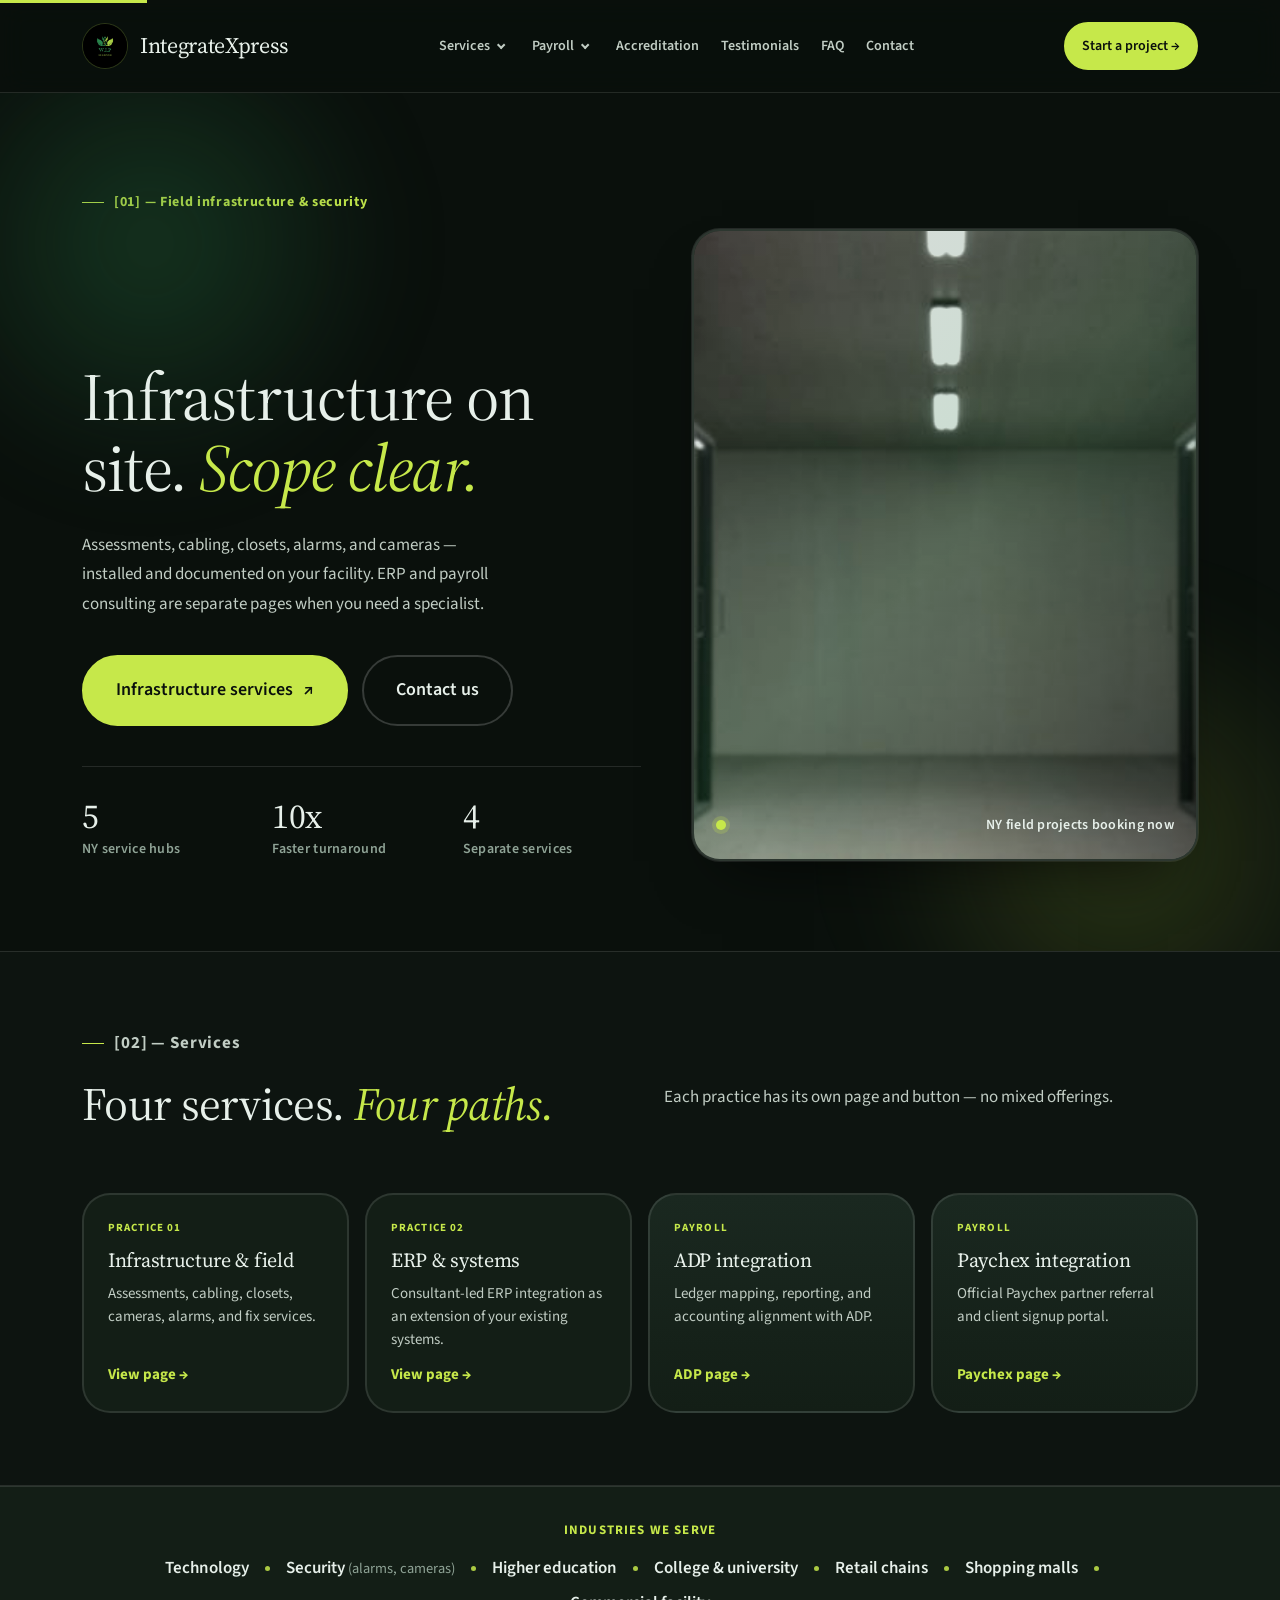
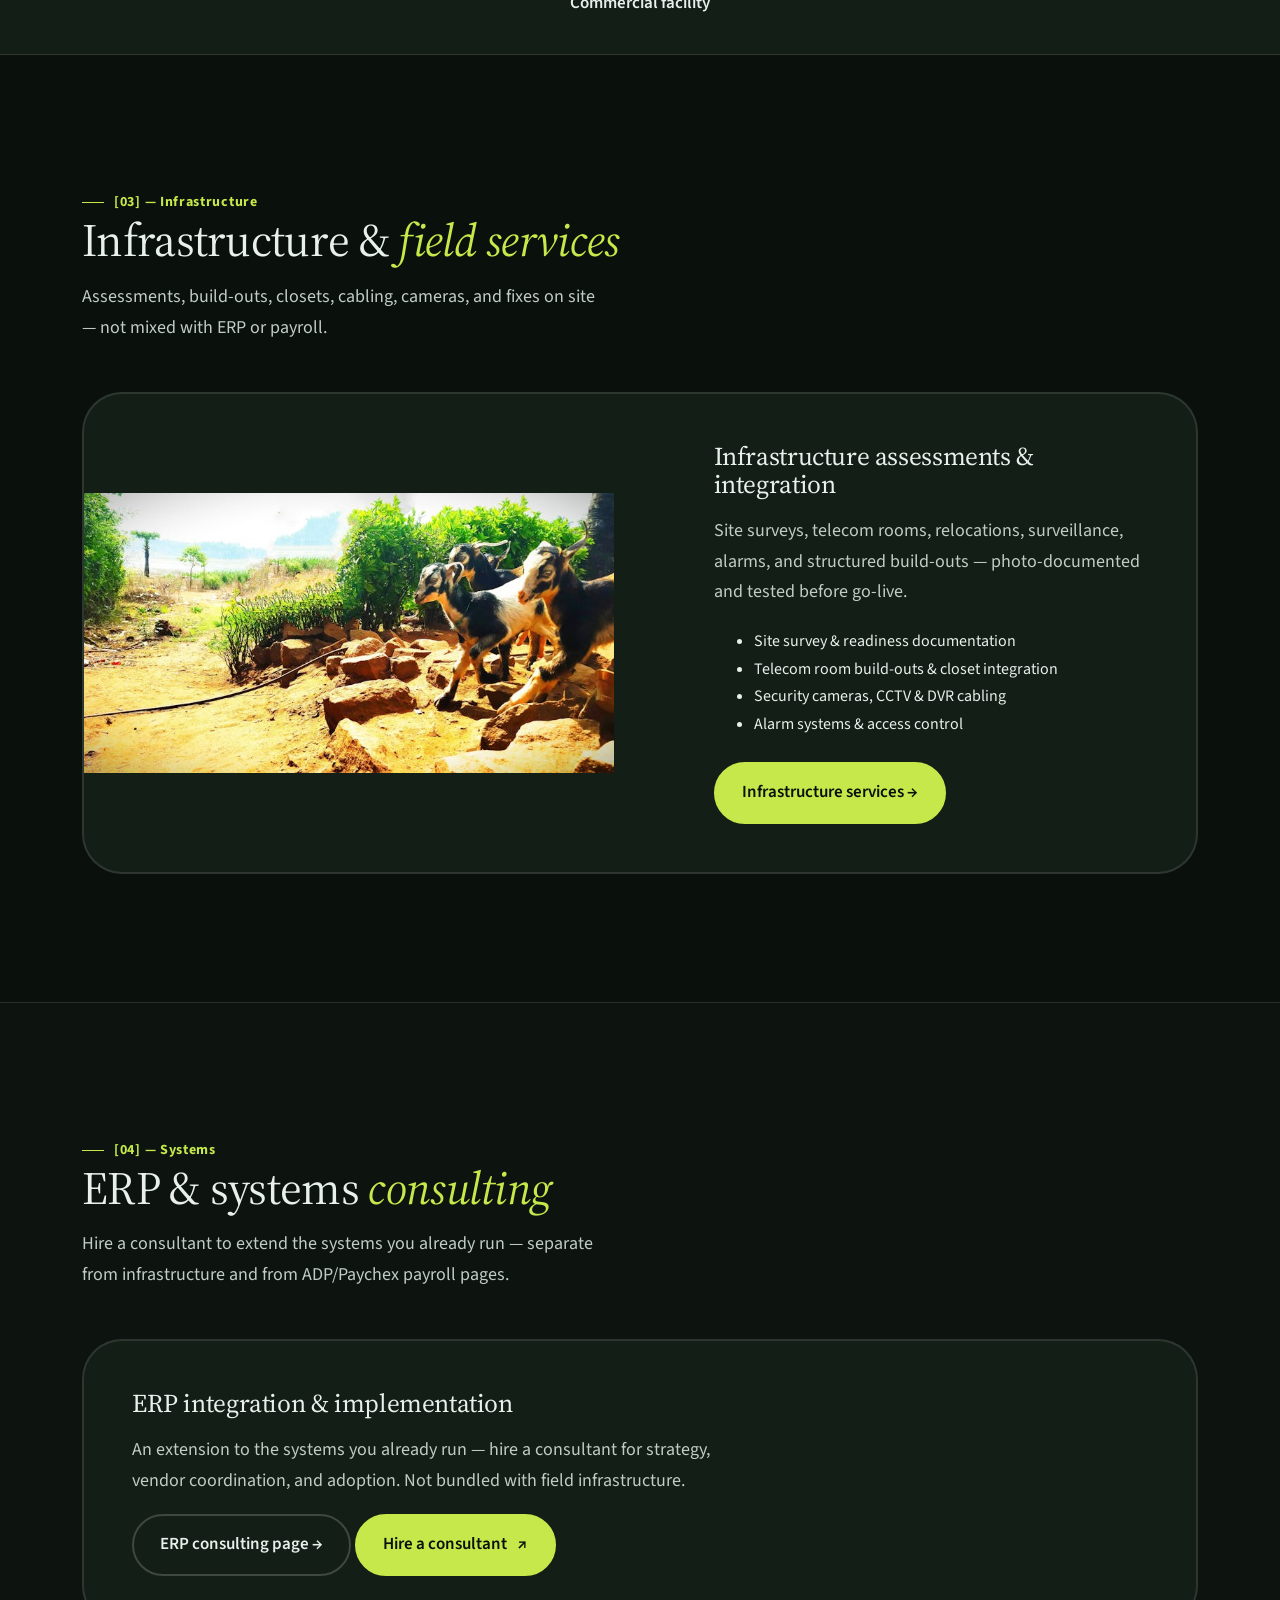
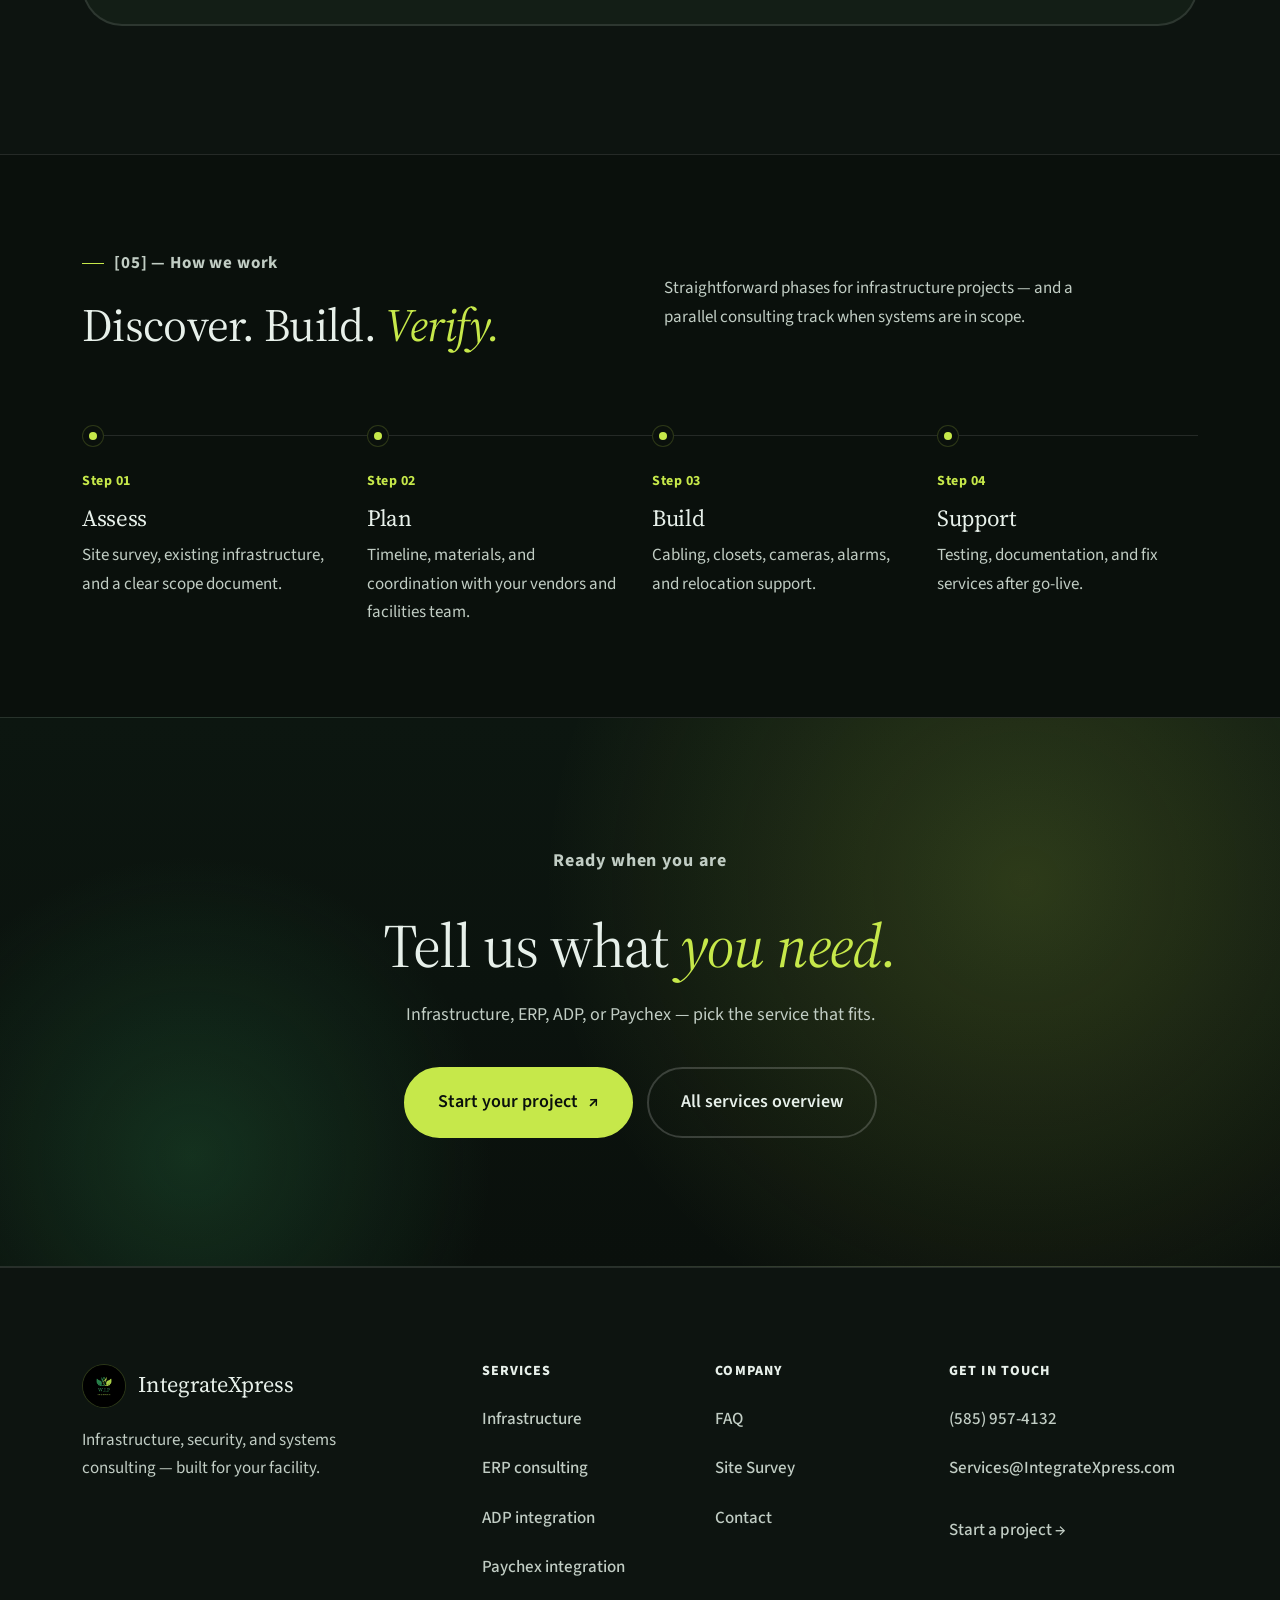
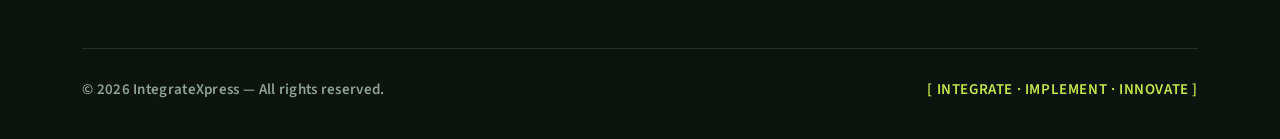
==== index.html @ 17b708b4 "Remove network services and replace mismatched stock photos. Swap forest and generic surveillance im" ====
<!DOCTYPE html>
<html lang="en">
<head>
  <meta charset="UTF-8" />
  <meta name="viewport" content="width=device-width, initial-scale=1.0" />
  <meta http-equiv="Cache-Control" content="no-cache, no-store, must-revalidate" />
  <meta http-equiv="Pragma" content="no-cache" />
  <meta http-equiv="Expires" content="0" />
  <title>IntegrateXpress | Integrate. Implement. Innovate.</title>
  <meta name="description" content="Field infrastructure, cabling, alarms, and security cameras for NY commercial facilities — plus separate ERP and payroll consulting when you need it." />
  <link rel="icon" type="image/png" href="IntegrateXpress%20Logo%20(2).png" />
  <link rel="preconnect" href="https://fonts.googleapis.com" />
  <link rel="preconnect" href="https://fonts.gstatic.com" crossorigin />
  <link href="https://fonts.googleapis.com/css2?family=Source+Sans+3:ital,wght@0,400;0,500;0,600;0,700;1,400&family=Source+Serif+4:ital,opsz,wght@0,8..60,400;0,8..60,600;1,8..60,400&display=swap" rel="stylesheet" />
  <link rel="stylesheet" href="assets/css/styles.css?v=16" />
</head>
<body>
  <!-- build: 2026-06-02-home-v7 — Checklist rewrite -->
  <a href="#main" class="skip-link">Skip to content</a>

  <header class="site-header">
    <div class="container">
      <nav class="nav" data-nav aria-label="Primary">
        <a href="index.html" class="nav__brand">
          <img src="IntegrateXpress%20Logo%20(2).png" alt="" />
          <strong>IntegrateXpress</strong>
        </a>
        <button class="nav__toggle" data-nav-toggle aria-label="Toggle menu" aria-expanded="false">
          <span></span><span></span><span></span>
        </button>
                        <ul class="nav__links">
          <li class="nav__item nav__item--dropdown">
            <button type="button" class="nav__dropdown-btn" id="nav-services-btn" data-nav-dropdown="services" data-nav-dropdown-toggle aria-expanded="false" aria-haspopup="true" aria-controls="nav-services-menu">
              Services <span class="nav__dropdown-chevron" aria-hidden="true"></span>
            </button>
            <ul class="nav__sub" id="nav-services-menu" role="menu" aria-labelledby="nav-services-btn">
              <li role="none"><a href="infrastructure-integration.html" role="menuitem">Infrastructure</a></li>
              <li role="none"><a href="erp-consulting.html" role="menuitem">ERP consulting</a></li>
              <li role="none"><a href="services.html" role="menuitem">All services</a></li>
            </ul>
          </li>
          <li class="nav__item nav__item--dropdown">
            <button type="button" class="nav__dropdown-btn" id="nav-payroll-btn" data-nav-dropdown="payroll" data-nav-dropdown-toggle aria-expanded="false" aria-haspopup="true" aria-controls="nav-payroll-menu">
              Payroll <span class="nav__dropdown-chevron" aria-hidden="true"></span>
            </button>
            <ul class="nav__sub" id="nav-payroll-menu" role="menu" aria-labelledby="nav-payroll-btn">
              <li role="none"><a href="adp-integration.html" role="menuitem">ADP integration</a></li>
              <li role="none"><a href="paychex-integration.html" role="menuitem">Paychex referral</a></li>
            </ul>
          </li>
          <li><a href="accreditation.html">Accreditation</a></li>
          <li><a href="testimonials.html">Testimonials</a></li>
          <li><a href="faq.html">FAQ</a></li>
          <li><a href="contact.html">Contact</a></li>
        </ul>
        <a href="get-started.html" class="btn btn--primary btn--sm nav__cta">Start a project &rarr;</a>
      </nav>
    </div>
  </header>

  <main id="main" class="home-static">

    <section class="hero">
      <div class="container">
        <p class="kicker">[01] &mdash; Field infrastructure &amp; security</p>
        <div class="hero__grid">
          <div class="hero__copy">
            <h1>Infrastructure on site. <span class="lead-word">Scope clear.</span></h1>
            <p class="sub">Assessments, cabling, closets, alarms, and cameras &mdash; installed and documented on your facility. ERP and payroll consulting are separate pages when you need a specialist.</p>
            <div class="hero__buttons">
              <a href="infrastructure-integration.html" class="btn btn--primary btn--lg">Infrastructure services <span class="arrow">&#8599;</span></a>
              <a href="contact.html" class="btn btn--ghost btn--lg">Contact us</a>
            </div>
            <div class="hero__stats">
              <div class="stat">
                <span class="stat__num">5</span>
                <span class="stat__label">NY service hubs</span>
              </div>
              <div class="stat">
                <span class="stat__num">10x</span>
                <span class="stat__label">Faster turnaround</span>
              </div>
              <div class="stat">
                <span class="stat__num">4</span>
                <span class="stat__label">Separate services</span>
              </div>
            </div>
          </div>
          <div class="hero__media hero__media--tech">
            <video autoplay muted loop playsinline aria-hidden="true" class="hero__video--tech" poster="assets/media/assess-1.jpg">
              <source src="assets/media/hero-infrastructure.mp4" type="video/mp4" />
            </video>
            <div class="hero__media-badge">
              <span class="pulse"></span>
              <span class="label">NY field projects booking now</span>
            </div>
          </div>
        </div>
      </div>
    </section>

    <section class="services-hub section--tight" aria-labelledby="services-hub-heading">
      <div class="container">
        <div class="section-head">
          <div>
            <p class="kicker">[02] &mdash; Services</p>
            <h2 id="services-hub-heading">Four services. <em>Four paths.</em></h2>
          </div>
          <p>Each practice has its own page and button &mdash; no mixed offerings.</p>
        </div>
        <div class="services-hub__grid">
          <a href="infrastructure-integration.html" class="services-hub__card">
            <span class="services-hub__tag">Practice 01</span>
            <h3>Infrastructure &amp; field</h3>
            <p>Assessments, cabling, closets, cameras, alarms, and fix services.</p>
            <span class="services-hub__cta">View page &rarr;</span>
          </a>
          <a href="erp-consulting.html" class="services-hub__card">
            <span class="services-hub__tag">Practice 02</span>
            <h3>ERP &amp; systems</h3>
            <p>Consultant-led ERP integration as an extension of your existing systems.</p>
            <span class="services-hub__cta">View page &rarr;</span>
          </a>
          <a href="adp-integration.html" class="services-hub__card services-hub__card--partner">
            <span class="services-hub__tag">Payroll</span>
            <h3>ADP integration</h3>
            <p>Ledger mapping, reporting, and accounting alignment with ADP.</p>
            <span class="services-hub__cta">ADP page &rarr;</span>
          </a>
          <a href="paychex-integration.html" class="services-hub__card services-hub__card--partner">
            <span class="services-hub__tag">Payroll</span>
            <h3>Paychex integration</h3>
            <p>Official Paychex partner referral and client signup portal.</p>
            <span class="services-hub__cta">Paychex page &rarr;</span>
          </a>
        </div>
      </div>
    </section>

    <section class="industries-strip" aria-labelledby="industries-heading">
      <div class="container">
        <h2 id="industries-heading" class="industries-strip__title">Industries we serve</h2>
        <ul class="industries-strip__list">
          <li>Technology</li>
          <li>Security <span class="industries-strip__sub">(alarms, cameras)</span></li>
          <li>Higher education</li>
          <li>College &amp; university</li>
          <li>Retail chains</li>
          <li>Shopping malls</li>
          <li>Commercial facility</li>
        </ul>
      </div>
    </section>

    <section class="section practice-block" id="infrastructure">
      <div class="container">
        <div class="practice-block__head">
          <p class="kicker">[03] &mdash; Infrastructure</p>
          <h2>Infrastructure &amp; <em>field services</em></h2>
          <p>Assessments, build-outs, closets, cabling, cameras, and fixes on site &mdash; not mixed with ERP or payroll.</p>
        </div>
        <div class="practice-feature">
          <div class="practice-feature__media">
            <img src="assets/media/daniel-cabling.jpg" alt="Structured cabling in a commercial telecom room" width="640" height="400" loading="lazy" />
          </div>
          <div class="practice-feature__body">
            <h3>Infrastructure assessments &amp; integration</h3>
            <p>Site surveys, telecom rooms, relocations, surveillance, alarms, and structured build-outs &mdash; photo-documented and tested before go-live.</p>
            <ul class="bullets bullets--compact">
              <li>Site survey &amp; readiness documentation</li>
              <li>Telecom room build-outs &amp; closet integration</li>
              <li>Security cameras, CCTV &amp; DVR cabling</li>
              <li>Alarm systems &amp; access control</li>
            </ul>
            <a href="infrastructure-integration.html" class="btn btn--primary">Infrastructure services &rarr;</a>
          </div>
        </div>
      </div>
    </section>

    <section class="section section--divider practice-block practice-block--erp">
      <div class="container">
        <div class="practice-block__head">
          <p class="kicker">[04] &mdash; Systems</p>
          <h2>ERP &amp; systems <em>consulting</em></h2>
          <p>Hire a consultant to extend the systems you already run &mdash; separate from infrastructure and from ADP/Paychex payroll pages.</p>
        </div>
        <div class="practice-feature practice-feature--text-only">
          <div class="practice-feature__body">
            <h3>ERP integration &amp; implementation</h3>
            <p>An extension to the systems you already run &mdash; hire a consultant for strategy, vendor coordination, and adoption. Not bundled with field infrastructure.</p>
            <a href="erp-consulting.html" class="btn btn--ghost">ERP consulting page &rarr;</a>
            <a href="get-started.html" class="btn btn--primary btn--align-start">Hire a consultant <span class="arrow">&#8599;</span></a>
          </div>
        </div>
      </div>
    </section>

    <section class="section section--tight section--divider">
      <div class="container">
        <div class="section-head">
          <div>
            <p class="kicker">[05] &mdash; How we work</p>
            <h2>Discover. Build. <em>Verify.</em></h2>
          </div>
          <p>Straightforward phases for infrastructure projects &mdash; and a parallel consulting track when systems are in scope.</p>
        </div>
        <div class="steps">
          <div class="step">
            <span class="step__dot" aria-hidden="true"></span>
            <span class="step__no">Step 01</span>
            <h3>Assess</h3>
            <p>Site survey, existing infrastructure, and a clear scope document.</p>
          </div>
          <div class="step">
            <span class="step__dot" aria-hidden="true"></span>
            <span class="step__no">Step 02</span>
            <h3>Plan</h3>
            <p>Timeline, materials, and coordination with your vendors and facilities team.</p>
          </div>
          <div class="step">
            <span class="step__dot" aria-hidden="true"></span>
            <span class="step__no">Step 03</span>
            <h3>Build</h3>
            <p>Cabling, closets, cameras, alarms, and relocation support.</p>
          </div>
          <div class="step">
            <span class="step__dot" aria-hidden="true"></span>
            <span class="step__no">Step 04</span>
            <h3>Support</h3>
            <p>Testing, documentation, and fix services after go-live.</p>
          </div>
        </div>
      </div>
    </section>

    <section class="cta-band">
      <div class="container">
        <p class="kicker kicker--plain">Ready when you are</p>
        <h2>Tell us what <em>you need.</em></h2>
        <p>Infrastructure, ERP, ADP, or Paychex &mdash; pick the service that fits.</p>
        <div class="cta-band__buttons">
          <a href="get-started.html" class="btn btn--primary btn--lg">Start your project <span class="arrow">&#8599;</span></a>
          <a href="services.html" class="btn btn--ghost btn--lg">All services overview</a>
        </div>
      </div>
    </section>
  </main>

  <footer class="site-footer">
    <div class="container">
      <div class="footer__top">
        <div>
          <div class="footer__brand">
            <img src="IntegrateXpress%20Logo%20(2).png" alt="" />
            <strong>IntegrateXpress</strong>
          </div>
          <p class="footer__tagline">Infrastructure, security, and systems consulting — built for your facility.</p>
        </div>
        <div class="footer__col">
          <h4>Services</h4>
          <a href="infrastructure-integration.html">Infrastructure</a>
          <a href="erp-consulting.html">ERP consulting</a>
          <a href="adp-integration.html">ADP integration</a>
          <a href="paychex-integration.html">Paychex integration</a>
        </div>
        <div class="footer__col">
          <h4>Company</h4>
          <a href="faq.html">FAQ</a>
          <a href="site-survey.html">Site Survey</a>
          <a href="contact.html">Contact</a>
        </div>
        <div class="footer__col">
          <h4>Get in touch</h4>
          <a href="tel:+15859574132">(585) 957-4132</a>
          <a href="mailto:Services@IntegrateXpress.com">Services@IntegrateXpress.com</a>
          <a href="get-started.html" class="footer-link--cta">Start a project &rarr;</a>
        </div>
      </div>
      <div class="footer__bottom">
        <span>&copy; <span data-year>2026</span> IntegrateXpress &mdash; All rights reserved.</span>
        <span class="seal">[ INTEGRATE &middot; IMPLEMENT &middot; INNOVATE ]</span>
      </div>
    </div>
  </footer>

  <script src="assets/js/main.js?v=16"></script>
</body>
</html>
---- assets/css/styles.css ----
/* ============================================================
   IntegrateXpress  --  dark editorial green theme
   ============================================================ */

:root {
  /* Surfaces */
  --bg: #0a100c;
  --bg-2: #0d1410;
  --surface: #131e16;
  --surface-2: #1a2820;
  --surface-3: #213029;
  --line: rgba(255, 255, 255, 0.11);
  --line-2: rgba(198, 232, 74, 0.18);

  /* Greens */
  --green-deep: #1a5a36;
  --green: #2a7a47;
  --green-2: #46a16a;
  --olive: #8aa83e;

  /* Lime accent (from the brighter logo leaf) */
  --lime: #c6e84a;
  --lime-soft: rgba(198, 232, 74, 0.14);
  --lime-bright: #d8ee62;
  --lime-deep: #aacc2d;

  /* Text — slightly brighter secondary for readability */
  --text: #e7f0ea;
  --text-2: #c1cdc4;
  --text-3: #8fa396;

  /* Radius / shadow */
  --r-sm: 10px;
  --r: 18px;
  --r-lg: 28px;
  --r-xl: 40px;
  --shadow-1: 0 1px 0 rgba(255, 255, 255, 0.04) inset, 0 20px 40px -20px rgba(0, 0, 0, 0.6);
  --shadow-2: 0 30px 60px -30px rgba(0, 0, 0, 0.7), 0 0 0 1px var(--line);

  /* Type — high-legibility pairing */
  --display: "Source Serif 4", "Source Serif Pro", Georgia, "Times New Roman", serif;
  --sans: "Source Sans 3", -apple-system, BlinkMacSystemFont, "Segoe UI", Roboto, Helvetica, Arial, sans-serif;
  --mono: var(--sans);

  /* Layout */
  --container: 1180px;
  --header-h: 92px;
  --tap-min: 48px;
}

* { box-sizing: border-box; }

html { scroll-behavior: smooth; background: var(--bg); }

body {
  margin: 0;
  font-family: var(--sans);
  font-size: 1.125rem;
  line-height: 1.72;
  color: var(--text);
  background: var(--bg);
  -webkit-font-smoothing: antialiased;
  -moz-osx-font-smoothing: grayscale;
  overflow-x: hidden;
}

img, video, svg { max-width: 100%; display: block; }

::selection { background: var(--lime); color: #0a100c; }

/* Comfortable focus indicators */
:focus-visible {
  outline: 3px solid var(--lime-bright);
  outline-offset: 3px;
}
:focus:not(:focus-visible) {
  outline: none;
}

a {
  color: var(--text);
  text-decoration: none;
  transition: color .2s ease;
}
a:hover { color: var(--lime); }

h1, h2, h3, h4 {
  font-family: var(--display);
  font-weight: 400;
  color: var(--text);
  letter-spacing: -0.015em;
  line-height: 1.12;
  margin: 0 0 .52em;
}
h1 { font-size: clamp(2.35rem, 5.2vw, 4.5rem); line-height: 1.06; }
h2 { font-size: clamp(1.9rem, 3.6vw, 3.35rem); }
h3 { font-size: clamp(1.35rem, 2vw, 1.95rem); }
h4 {
  font-family: var(--sans);
  font-size: 1.0625rem;
  font-weight: 700;
  letter-spacing: .06em;
  text-transform: uppercase;
}
em, .italic { font-style: italic; color: var(--lime); }

p { margin: 0 0 1em; color: var(--text-2); }

.btn--primary:focus-visible {
  outline: 3px solid #fff;
  outline-offset: 4px;
}

.container {
  width: 100%;
  max-width: var(--container);
  margin: 0 auto;
  padding: 0 32px;
}
@media (max-width: 600px) { .container { padding: 0 20px; } }

.section { padding: clamp(80px, 10vw, 128px) 0; position: relative; }
.section--tight { padding: clamp(64px, 7vw, 96px) 0; }
.section--divider { border-top: 1px solid var(--line); }

/* Eyebrow / kicker — clear labels without tiny monospace */
.kicker {
  font-family: var(--sans);
  font-size: 0.875rem;
  font-weight: 700;
  text-transform: none;
  letter-spacing: 0.05em;
  color: var(--lime);
  margin: 0 0 1.25em;
  display: inline-flex;
  align-items: center;
  gap: 10px;
  line-height: 1.35;
}
.kicker::before {
  content: "";
  width: 22px;
  height: 1px;
  background: var(--lime);
  display: inline-block;
}
.kicker--plain::before { display: none; }

/* Skip link */
.skip-link {
  position: absolute;
  left: 0; top: -40px;
  background: var(--lime);
  color: #0a100c;
  padding: 12px 18px;
  font-weight: 700;
  z-index: 1000;
  font-family: var(--sans);
  font-size: 0.9375rem;
  letter-spacing: .04em;
  line-height: 1.25;
}
.skip-link:focus { top: 0; color: #0a100c; }
.skip-link:focus-visible {
  outline: 3px solid #0a100c;
  outline-offset: 2px;
}

/* ============================================================
   Header / Nav
   ============================================================ */
.site-header {
  position: sticky;
  top: 0;
  z-index: 100;
  background: rgba(10, 16, 12, 0.72);
  backdrop-filter: saturate(160%) blur(14px);
  -webkit-backdrop-filter: saturate(160%) blur(14px);
  border-bottom: 1px solid var(--line);
}
.nav {
  display: flex;
  align-items: center;
  justify-content: space-between;
  height: var(--header-h);
  gap: 24px;
  position: relative;
}
.nav__brand {
  display: flex;
  align-items: center;
  gap: 12px;
  font-family: var(--display);
  font-size: 1.375rem;
  letter-spacing: -0.015em;
  color: var(--text);
}
.nav__brand:hover { color: var(--text); }
.nav__brand img {
  height: 46px;
  width: 46px;
  object-fit: cover;
  border-radius: 50%;
  background: #0a100c;
  border: 1px solid var(--line-2);
}
.nav__brand strong { font-weight: 400; }

.nav__links {
  display: flex;
  align-items: center;
  gap: clamp(12px, 2vw, 22px);
  list-style: none;
  padding: 0;
  margin: 0;
  flex: 1;
  justify-content: center;
  min-width: 0;
}
.nav__links a {
  font-size: clamp(0.8125rem, 1.1vw, 1rem);
  color: var(--text-2);
  font-weight: 600;
  position: relative;
  padding: 14px 0;
  min-height: var(--tap-min);
  display: inline-flex;
  align-items: center;
  white-space: nowrap;
  transition: color .2s ease;
}
.nav__links a:hover { color: var(--text); }
.nav__links a.is-active { color: var(--text); }
.nav__links a.is-active::before {
  content: "";
  width: 5px; height: 5px;
  border-radius: 50%;
  background: var(--lime);
  position: absolute;
  left: -12px; top: 50%;
  transform: translateY(-50%);
}

/* Services dropdown */
.nav__links > li {
  list-style: none;
}
.nav__item--dropdown {
  position: relative;
  display: flex;
  flex-wrap: wrap;
  align-items: center;
}
.nav__dropdown-btn {
  font-family: inherit;
  font-size: clamp(0.8125rem, 1.1vw, 1rem);
  font-weight: 600;
  color: var(--text-2);
  background: transparent;
  border: none;
  cursor: pointer;
  padding: 14px 6px 14px 0;
  min-height: var(--tap-min);
  display: inline-flex;
  align-items: center;
  gap: 8px;
  transition: color .2s ease;
  border-radius: var(--r-sm);
}
.nav__dropdown-btn:hover,
.nav__dropdown-btn.is-active { color: var(--text); }
.nav__dropdown-btn.is-active .nav__dropdown-chevron { color: var(--lime); }
.nav__dropdown-chevron {
  width: 0.45em;
  height: 0.45em;
  border-right: 2px solid currentColor;
  border-bottom: 2px solid currentColor;
  transform: rotate(45deg);
  margin-bottom: 0.15em;
  transition: transform .2s ease;
  flex-shrink: 0;
}
.nav__item--dropdown.is-open .nav__dropdown-chevron {
  transform: rotate(-135deg);
  margin-bottom: -0.1em;
}
.nav__sub {
  list-style: none;
  padding: 0;
  margin: 0;
}
.nav__sub li { margin: 0; }
.nav__sub a {
  display: block;
  padding: 12px 16px;
  font-size: 1rem;
  font-weight: 600;
  color: var(--text-2);
  text-decoration: none;
  border-radius: var(--r-sm);
  transition: background .2s ease, color .2s ease;
}
.nav__sub a:hover {
  background: var(--lime-soft);
  color: var(--text);
}
.nav__sub a.is-active {
  color: var(--text);
  background: rgba(198, 232, 74, 0.08);
}

@media (min-width: 1101px) {
  .nav__item--dropdown {
    flex-wrap: nowrap;
  }
  .nav__sub {
    position: absolute;
    top: 100%;
    left: 50%;
    transform: translateX(-50%);
    min-width: min(300px, calc(100vw - 40px));
    padding: 12px;
    background: var(--surface);
    border: 1px solid var(--line);
    border-radius: var(--r-sm);
    box-shadow: var(--shadow-2);
    z-index: 120;
    visibility: hidden;
    opacity: 0;
    pointer-events: none;
    transition: opacity .2s ease, visibility .2s ease;
  }
  .nav__item--dropdown:hover .nav__sub,
  .nav__item--dropdown:focus-within .nav__sub,
  .nav__item--dropdown.is-open .nav__sub {
    visibility: visible;
    opacity: 1;
    pointer-events: auto;
  }
}

@media (max-width: 1100px) {
  .nav__item--dropdown {
    flex-direction: column;
    align-items: stretch;
    width: 100%;
  }
  .nav__dropdown-btn {
    width: 100%;
    justify-content: space-between;
    padding: 12px 0;
  }
  .nav__sub {
    display: none;
    width: 100%;
    padding: 4px 0 12px 16px;
    margin: 0;
    border-left: 2px solid var(--line-2);
  }
  .nav__item--dropdown.is-open .nav__sub {
    display: block;
  }
}

.nav__cta { display: inline-flex; }

.nav__toggle {
  display: none;
  background: transparent;
  border: 1px solid var(--line);
  padding: 14px 16px;
  min-width: var(--tap-min);
  min-height: var(--tap-min);
  cursor: pointer;
  border-radius: 999px;
  align-items: center;
  justify-content: center;
}
.nav__toggle span {
  display: block;
  width: 18px;
  height: 1.5px;
  background: var(--text);
  margin: 4px 0;
  transition: transform .25s ease, opacity .25s ease;
}
.nav__toggle[aria-expanded="true"] span:nth-child(1) { transform: translateY(5.5px) rotate(45deg); }
.nav__toggle[aria-expanded="true"] span:nth-child(2) { opacity: 0; }
.nav__toggle[aria-expanded="true"] span:nth-child(3) { transform: translateY(-5.5px) rotate(-45deg); }

/* Use menu button before links crowd (fixes smushed nav on laptop widths) */
@media (max-width: 1100px) {
  .nav__toggle { display: block; }
  .nav__links, .nav__cta { display: none; }
  .nav.is-open .nav__links,
  .nav.is-open .nav__cta {
    display: flex;
    position: absolute;
    top: var(--header-h);
    left: 0; right: 0;
    flex-direction: column;
    align-items: flex-start;
    background: rgba(10, 16, 12, 0.96);
    backdrop-filter: blur(20px);
    padding: 28px;
    gap: 16px;
    border-bottom: 1px solid var(--line);
  }
  .nav.is-open .nav__links > li:not(.nav__item--dropdown) > a {
    font-size: 1.125rem;
    color: var(--text);
    padding: 12px 0;
    width: 100%;
  }
  .nav.is-open .nav__links > li:not(.nav__item--dropdown) > a.is-active::before { display: none; }
  .nav.is-open .nav__sub a { padding: 12px 14px; font-size: 1.0625rem; }
}

/* ============================================================
   Buttons
   ============================================================ */
.btn {
  display: inline-flex;
  align-items: center;
  justify-content: center;
  gap: 10px;
  min-height: var(--tap-min);
  padding: 14px 26px;
  font-family: var(--sans);
  font-weight: 600;
  font-size: 1.0625rem;
  border: 2px solid transparent;
  border-radius: 999px;
  cursor: pointer;
  transition: transform .15s ease, background .2s ease, color .2s ease, border-color .2s ease, box-shadow .25s ease;
  white-space: nowrap;
  text-decoration: none;
}
.btn:hover { transform: translateY(-1px); }
.btn .arrow { transition: transform .25s ease; }
.btn:hover .arrow { transform: translate(3px, -3px); }

.btn--primary {
  background: var(--lime);
  color: #0a100c;
  border-color: var(--lime);
}
.btn--primary:hover {
  background: var(--lime-bright);
  border-color: var(--lime-bright);
  color: #0a100c;
  box-shadow: 0 12px 40px -10px rgba(198, 232, 74, 0.45);
}

.btn--ghost {
  background: transparent;
  color: var(--text);
  border-color: rgba(255, 255, 255, 0.18);
}
.btn--ghost:hover { background: rgba(255, 255, 255, 0.04); border-color: rgba(255, 255, 255, 0.32); color: var(--text); }
.btn--ghost:focus-visible {
  outline-color: var(--lime-bright);
}

.btn--dark {
  background: var(--surface);
  color: var(--text);
  border-color: var(--line);
}
.btn--dark:hover { background: var(--surface-2); color: var(--text); border-color: var(--line-2); }

.btn--sm {
  padding: 10px 20px;
  min-height: 44px;
  font-size: 0.9375rem;
}
.btn--lg { padding: 18px 32px; min-height: 52px; font-size: 1.125rem; }
.btn--pill-sm {
  padding: 10px 16px;
  min-height: 40px;
  font-size: 0.8125rem;
  font-family: var(--sans);
  font-weight: 700;
  text-transform: uppercase;
  letter-spacing: .06em;
}
.btn--align-start { align-self: flex-start; }

/* ============================================================
   Hero (home page)
   ============================================================ */
.hero {
  position: relative;
  padding: clamp(48px, 7vw, 100px) 0 clamp(60px, 7vw, 110px);
  overflow: hidden;
}
.hero::before {
  content: "";
  position: absolute;
  top: -200px; left: -200px;
  width: 700px; height: 700px;
  background: radial-gradient(closest-side, rgba(42, 122, 71, 0.35), transparent 70%);
  filter: blur(40px);
  z-index: 0;
  pointer-events: none;
}
.hero::after {
  content: "";
  position: absolute;
  bottom: -260px; right: -200px;
  width: 720px; height: 720px;
  background: radial-gradient(closest-side, rgba(198, 232, 74, 0.18), transparent 70%);
  filter: blur(50px);
  z-index: 0;
  pointer-events: none;
}
.hero__grid {
  display: grid;
  grid-template-columns: 1.05fr 0.95fr;
  gap: clamp(32px, 4vw, 64px);
  align-items: end;
  position: relative;
  z-index: 1;
}
@media (max-width: 960px) {
  .hero__grid { grid-template-columns: 1fr; gap: 48px; }
}

.hero__copy h1 { margin-bottom: 28px; }
.hero__copy h1 .lead-word {
  display: inline-block;
  font-style: italic;
  color: var(--lime);
}
.hero__copy .sub {
  font-size: clamp(1.0625rem, 1.3vw, 1.2225rem);
  color: var(--text-2);
  max-width: 52ch;
  margin: 0 0 36px;
}
.hero__buttons { display: flex; gap: 14px; flex-wrap: wrap; }

.hero__media {
  position: relative;
  border-radius: var(--r-lg);
  overflow: hidden;
  background: var(--surface);
  border: 2px solid var(--line);
  aspect-ratio: 4 / 5;
  box-shadow: var(--shadow-2);
}
.hero__media video,
.hero__media img {
  width: 100%;
  height: 100%;
  object-fit: cover;
  display: block;
}
.hero__media::after {
  content: "";
  position: absolute;
  inset: 0;
  background: linear-gradient(180deg, transparent 50%, rgba(10, 16, 12, 0.65) 100%);
  pointer-events: none;
}
.hero__media-badge {
  position: absolute;
  bottom: 22px;
  left: 22px;
  right: 22px;
  z-index: 2;
  display: flex;
  align-items: center;
  justify-content: space-between;
  gap: 16px;
  color: var(--text);
}
.hero__media-badge .pulse {
  width: 10px; height: 10px;
  border-radius: 50%;
  background: var(--lime);
  box-shadow: 0 0 0 4px rgba(198, 232, 74, 0.22);
  animation: pulse 4s ease-out infinite;
}
@keyframes pulse {
  0% { box-shadow: 0 0 0 0 rgba(198, 232, 74, 0.28); }
  100% { box-shadow: 0 0 0 12px rgba(198, 232, 74, 0); }
}
.hero__media-badge .label {
  font-family: var(--sans);
  font-size: 0.875rem;
  font-weight: 600;
  text-transform: none;
  letter-spacing: 0.02em;
}

/* Hero side stats */
.hero__stats {
  display: grid;
  grid-template-columns: repeat(3, 1fr);
  gap: 12px;
  margin-top: 40px;
  padding-top: 32px;
  border-top: 1px solid var(--line);
}
.hero__stats .stat {
  display: flex;
  flex-direction: column;
  gap: 4px;
}
.hero__stats .stat__num {
  font-family: var(--display);
  font-size: clamp(1.65rem, 2.8vw, 2.15rem);
  color: var(--text);
  letter-spacing: -0.015em;
  line-height: 1;
}
.hero__stats .stat__num em { color: var(--lime); }
.hero__stats .stat__label {
  font-family: var(--sans);
  font-size: 0.875rem;
  font-weight: 600;
  text-transform: none;
  letter-spacing: 0.02em;
  color: var(--text-3);
}

/* ============================================================
   Industries strip (static, easy to read)
   ============================================================ */
.industries-strip {
  border-block: 1px solid var(--line);
  background: var(--surface);
  padding: clamp(24px, 3.5vw, 36px) 0;
}
.industries-strip .container {
  text-align: center;
}
.industries-strip__title {
  font-family: var(--sans);
  font-size: 0.8125rem;
  font-weight: 700;
  letter-spacing: 0.09em;
  text-transform: uppercase;
  color: var(--lime);
  margin: 0 0 1rem;
}
.industries-strip__list {
  list-style: none;
  margin: 0 auto;
  padding: 0;
  display: flex;
  flex-wrap: wrap;
  justify-content: center;
  align-items: center;
  gap: 0.35rem 0;
  max-width: 960px;
}
.industries-strip__list li {
  font-family: var(--sans);
  font-size: clamp(1.0625rem, 1.3vw, 1.1875rem);
  font-weight: 600;
  color: var(--text);
}
.industries-strip__list li:not(:last-child)::after {
  content: "";
  display: inline-block;
  width: 5px;
  height: 5px;
  border-radius: 50%;
  margin: 0 1rem;
  background: var(--lime);
  opacity: 0.85;
  vertical-align: middle;
}

/* ============================================================
   Section header
   ============================================================ */
.section-head {
  display: grid;
  grid-template-columns: 1fr 1fr;
  gap: 48px;
  align-items: end;
  margin-bottom: 64px;
}
@media (max-width: 820px) {
  .section-head { grid-template-columns: 1fr; gap: 24px; }
}
.section-head h2 { margin: 0; max-width: min(36ch, 100%); line-height: 1.08; }
.section-head p { color: var(--text-2); max-width: 58ch; font-size: 1.0625rem; line-height: 1.72; }

/* ============================================================
   Bento grid (services)
   ============================================================ */
.bento {
  display: grid;
  grid-template-columns: repeat(12, 1fr);
  gap: 16px;
}
@media (max-width: 900px) { .bento { grid-template-columns: repeat(6, 1fr); } }
@media (max-width: 600px) { .bento { grid-template-columns: repeat(2, 1fr); gap: 12px; } }

.bento__tile {
  background: var(--surface);
  border: 2px solid var(--line);
  border-radius: var(--r);
  padding: 32px;
  display: flex;
  flex-direction: column;
  justify-content: space-between;
  gap: 22px;
  min-height: 248px;
  position: relative;
  overflow: hidden;
  transition: transform .35s cubic-bezier(.2,.7,.2,1), border-color .25s ease, background .25s ease;
}
.bento__tile:hover {
  transform: translateY(-2px);
  border-color: var(--line-2);
  background: var(--surface-2);
}
.bento__tile.is-feature {
  background: linear-gradient(135deg, #14442b 0%, #0d2e1c 60%, #0a221a 100%);
  border-color: rgba(198, 232, 74, 0.16);
  min-height: 360px;
}
.bento__tile.is-lime {
  background: linear-gradient(135deg, var(--lime) 0%, #b6d640 100%);
  color: #0a100c;
  border-color: transparent;
}
.bento__tile.is-lime h3, .bento__tile.is-lime p, .bento__tile.is-lime .tile__no { color: #0a100c; }
.bento__tile.is-image { padding: 0; min-height: 320px; }
.bento__tile.is-image .tile__img {
  position: absolute;
  inset: 0;
  width: 100%; height: 100%;
  object-fit: cover;
  z-index: 0;
}
.bento__tile.is-image .tile__overlay {
  position: absolute;
  inset: 0;
  background: linear-gradient(180deg, rgba(10, 16, 12, 0.05) 30%, rgba(10, 16, 12, 0.86) 100%);
  z-index: 1;
}
.bento__tile.is-image .tile__content {
  position: relative;
  z-index: 2;
  padding: 32px;
  display: flex;
  flex-direction: column;
  justify-content: space-between;
  height: 100%;
}

.bento__tile h3 { margin: 0; line-height: 1.22; }
.bento__tile p { margin: 0; color: var(--text-2); font-size: 1.0625rem; line-height: 1.65; }
.tile__no {
  font-family: var(--sans);
  font-size: 0.875rem;
  font-weight: 700;
  letter-spacing: .04em;
  text-transform: none;
  color: var(--text-3);
}
.tile__cta { margin-top: 22px; }
.bento__tile.is-feature .tile__no { color: var(--lime); }

/* Bento spans */
.b-12 { grid-column: span 12; }
.b-8  { grid-column: span 8; }
.b-7  { grid-column: span 7; }
.b-6  { grid-column: span 6; }
.b-5  { grid-column: span 5; }
.b-4  { grid-column: span 4; }
.b-3  { grid-column: span 3; }
@media (max-width: 900px) {
  .b-8, .b-7, .b-6, .b-5, .b-4 { grid-column: span 6; }
  .b-3 { grid-column: span 3; }
  .b-12 { grid-column: span 6; }
}
@media (max-width: 600px) {
  .b-8, .b-7, .b-6, .b-5, .b-4, .b-3, .b-12 { grid-column: span 2; }
}

/* ============================================================
   Process / steps
   ============================================================ */
.steps {
  display: grid;
  grid-template-columns: repeat(4, 1fr);
  gap: 24px;
  position: relative;
}
.steps::before {
  content: "";
  position: absolute;
  left: 0; right: 0; top: 22px;
  height: 1px;
  background: var(--line);
}
@media (max-width: 900px) {
  .steps { grid-template-columns: repeat(2, 1fr); }
  .steps::before { display: none; }
}
@media (max-width: 520px) {
  .steps { grid-template-columns: 1fr; }
}
.step {
  position: relative;
  padding-top: 56px;
}
.step__dot {
  position: absolute;
  top: 12px; left: 0;
  width: 22px; height: 22px;
  border-radius: 50%;
  background: var(--bg);
  border: 1px solid var(--line-2);
  display: inline-flex;
  align-items: center;
  justify-content: center;
}
.step__dot::after {
  content: "";
  width: 8px; height: 8px;
  border-radius: 50%;
  background: var(--lime);
}
.step__no {
  font-family: var(--sans);
  font-size: 0.875rem;
  font-weight: 700;
  letter-spacing: 0.04em;
  text-transform: none;
  color: var(--lime);
  margin-bottom: 12px;
  display: block;
}
.step h3 { margin: 0 0 10px; font-size: clamp(1.375rem, 1.8vw, 1.5rem); }
.step p { margin: 0; color: var(--text-2); font-size: 1.0625rem; line-height: 1.68; }

/* ============================================================
   Featured quote
   ============================================================ */
.featured-quote {
  background:
    radial-gradient(700px circle at 90% 0%, rgba(198, 232, 74, 0.10), transparent 60%),
    linear-gradient(180deg, #0e1a13 0%, #0a100c 100%);
  border: 2px solid var(--line);
  border-radius: var(--r-xl);
  padding: clamp(48px, 6vw, 88px);
  position: relative;
  overflow: hidden;
}
.featured-quote::before {
  content: "“";
  position: absolute;
  top: 12px;
  left: 24px;
  font-family: var(--display);
  font-size: 12rem;
  line-height: 1;
  color: var(--lime);
  opacity: 0.18;
}
.featured-quote blockquote {
  margin: 0 0 32px;
  font-family: var(--display);
  font-size: clamp(1.55rem, 3vw, 2.35rem);
  line-height: 1.22;
  color: var(--text);
  max-width: min(34ch, 100%);
  letter-spacing: -0.01em;
}
.featured-quote blockquote em { color: var(--lime); }
.featured-quote cite {
  font-family: var(--sans);
  font-style: normal;
  font-size: 0.9375rem;
  font-weight: 700;
  text-transform: none;
  letter-spacing: 0.02em;
  color: var(--text-2);
}

.quotes {
  display: grid;
  grid-template-columns: repeat(auto-fit, minmax(300px, 1fr));
  gap: 20px;
  margin-top: 28px;
}
.quote {
  background: var(--surface);
  border: 2px solid var(--line);
  border-radius: var(--r);
  padding: 32px;
  transition: border-color .2s ease, background .25s ease;
}
.quote:hover { transform: none; border-color: var(--line-2); background: var(--surface-2); }
.quote blockquote {
  margin: 0 0 18px;
  font-family: var(--display);
  font-size: 1.285rem;
  line-height: 1.38;
  color: var(--text);
  letter-spacing: -0.008em;
}
.quote cite {
  font-family: var(--sans);
  font-style: normal;
  font-size: 0.875rem;
  font-weight: 700;
  text-transform: none;
  letter-spacing: 0.02em;
  color: var(--text-3);
}

/* ============================================================
   Accreditation
   ============================================================ */
.accred-grid {
  display: grid;
  grid-template-columns: repeat(3, 1fr);
  gap: 16px;
}
@media (max-width: 880px) { .accred-grid { grid-template-columns: repeat(2, 1fr); } }
@media (max-width: 540px) { .accred-grid { grid-template-columns: 1fr; } }

.accred {
  position: relative;
  background: var(--surface);
  border: 2px solid var(--line);
  border-radius: var(--r);
  overflow: hidden;
  display: flex;
  flex-direction: column;
  transition: transform .25s ease, border-color .2s ease, background .25s ease;
}
.accred:hover { transform: none; border-color: var(--line-2); background: var(--surface-2); }
.accred__year {
  position: absolute;
  top: 18px; right: 18px;
  font-family: var(--sans);
  font-size: 0.875rem;
  font-weight: 700;
  letter-spacing: .02em;
  color: var(--lime);
  text-transform: none;
}
.accred__art {
  height: 180px;
  background:
    radial-gradient(120% 80% at 30% 0%, rgba(70, 161, 106, 0.35), transparent 65%),
    linear-gradient(135deg, #143a26 0%, #0e2c1c 100%);
  display: flex;
  align-items: center;
  justify-content: center;
  padding: 22px;
  position: relative;
  overflow: hidden;
}
.accred__art img {
  max-height: 130px;
  max-width: 100%;
  width: auto;
  object-fit: contain;
  filter: drop-shadow(0 8px 18px rgba(0, 0, 0, 0.35));
  pointer-events: none;
  display: block;
}
.accred__thumb {
  margin: 0;
  padding: 0;
  border: 0;
  background: transparent;
  cursor: pointer;
  display: flex;
  align-items: center;
  justify-content: center;
  width: 100%;
  height: 100%;
  min-height: 136px;
  border-radius: 0;
  transition: opacity .2s ease;
}
.accred__thumb:hover { opacity: 0.92; }
.accred__thumb:focus-visible {
  outline: 2px solid var(--lime-bright);
  outline-offset: 4px;
}
.accred__art .badge {
  font-family: var(--display);
  text-align: center;
  font-size: 1.3rem;
  color: var(--text);
  letter-spacing: -0.01em;
}
.accred__art .badge em { color: var(--lime); display: block; font-style: italic; }
.accred__body {
  padding: 28px;
  display: flex;
  flex-direction: column;
  flex: 1;
}
.accred__body h3 { font-size: 1.32rem; margin: 0 0 12px; line-height: 1.28; font-family: var(--display); }
.accred__body p { color: var(--text-2); font-size: 1.0625rem; flex: 1; line-height: 1.65; }
.accred__body .more {
  margin-top: 14px;
  font-family: var(--sans);
  font-size: 0.9375rem;
  font-weight: 700;
  text-transform: none;
  letter-spacing: 0.02em;
  color: var(--lime);
  background: none;
  border: 0;
  padding: 0;
  cursor: pointer;
  text-align: left;
  align-self: flex-start;
}
.accred__body .more:hover { color: var(--lime-bright); }
.accred__body .more:focus-visible {
  outline: 2px solid var(--lime-bright);
  outline-offset: 3px;
  border-radius: 2px;
}

/* Accreditation detail dialog */
.accred-dialog {
  width: min(560px, calc(100vw - 32px));
  max-height: min(85vh, 720px);
  padding: 0;
  border: 2px solid var(--line-2);
  border-radius: var(--r);
  background: var(--surface);
  color: var(--text);
  box-shadow: 0 24px 64px rgba(0, 0, 0, 0.45);
}
.accred-dialog::backdrop {
  background: rgba(6, 12, 9, 0.72);
  backdrop-filter: blur(4px);
}
.accred-dialog__inner {
  padding: clamp(22px, 4vw, 32px);
  padding-top: 52px;
  position: relative;
  max-height: min(85vh, 720px);
  overflow-y: auto;
  box-sizing: border-box;
}
.accred-dialog__close {
  position: absolute;
  top: 14px;
  right: 14px;
  width: 40px;
  height: 40px;
  border-radius: 50%;
  border: 2px solid var(--line-2);
  background: var(--surface-2);
  color: var(--text);
  font-size: 1.35rem;
  line-height: 1;
  cursor: pointer;
  display: flex;
  align-items: center;
  justify-content: center;
  padding: 0;
  transition: background .2s ease, border-color .2s ease, color .2s ease;
}
.accred-dialog__close:hover {
  border-color: var(--lime);
  color: var(--lime);
}
.accred-dialog__title {
  margin: 0 48px 18px 0;
  font-family: var(--display);
  font-size: clamp(1.35rem, 3vw, 1.75rem);
  line-height: 1.2;
  letter-spacing: -0.02em;
}
.accred-dialog__body {
  font-size: 1.0625rem;
  line-height: 1.72;
  color: var(--text-2);
}
.accred-dialog__body p { margin: 0 0 1em; }
.accred-dialog__body p:last-child { margin-bottom: 0; }

/* ============================================================
   Page hero (inner pages)
   ============================================================ */
.page-hero {
  padding: clamp(72px, 10vw, 140px) 0 clamp(48px, 6vw, 96px);
  position: relative;
  overflow: hidden;
}
.page-hero::before {
  content: "";
  position: absolute;
  top: -200px; right: -200px;
  width: 600px; height: 600px;
  background: radial-gradient(closest-side, rgba(70, 161, 106, 0.25), transparent 70%);
  filter: blur(50px);
}
.page-hero::after {
  content: "";
  position: absolute;
  bottom: -200px; left: -200px;
  width: 600px; height: 600px;
  background: radial-gradient(closest-side, rgba(198, 232, 74, 0.10), transparent 70%);
  filter: blur(60px);
}
.page-hero__inner {
  position: relative;
  z-index: 1;
  max-width: 820px;
}
.page-hero h1 {
  margin: 0 0 22px;
  font-size: clamp(2.15rem, 5vw, 3.85rem);
  line-height: 1.06;
}
.page-hero p { color: var(--text-2); font-size: 1.125rem; max-width: 54ch; line-height: 1.72; }

/* ============================================================
   Numbered list (FAQ + values)
   ============================================================ */
.num-list { display: grid; gap: 0; max-width: none; }
.num-item {
  border-top: 1px solid var(--line);
  padding: 28px 0 32px;
}
.num-item:hover { padding-left: 4px; }
.num-item:last-of-type { border-bottom: 1px solid var(--line); }
.num-item summary { list-style: none; cursor: pointer; }
.num-item summary::-webkit-details-marker { display: none; }
.num-item__summary {
  display: grid;
  grid-template-columns: 64px minmax(0, 1fr) 48px;
  gap: clamp(12px, 2vw, 24px);
  align-items: start;
}
.num-item .n {
  font-family: var(--sans);
  font-size: 0.9375rem;
  font-weight: 800;
  letter-spacing: .02em;
  color: var(--lime);
}
.num-item .q {
  font-family: var(--display);
  font-size: clamp(1.25rem, 2vw, 1.625rem);
  line-height: 1.26;
  color: var(--text);
  margin: 0;
  letter-spacing: -0.01em;
}
.num-item .plus {
  width: 44px; height: 44px;
  justify-self: end;
  border-radius: 50%;
  border: 2px solid var(--line-2);
  display: inline-flex;
  align-items: center;
  justify-content: center;
  color: var(--lime);
  transition: transform .3s ease, background .25s ease;
  font-family: var(--sans);
  font-weight: 700;
  font-size: 1.25rem;
}
.num-item[open] .plus { transform: rotate(45deg); background: var(--lime); color: #0a100c; }
.num-item .a {
  margin-top: 16px;
  padding: 22px 24px;
  width: 100%;
  box-sizing: border-box;
  color: var(--text-2);
  font-size: 1.0625rem;
  line-height: 1.74;
  max-width: none;
  background: var(--surface);
  border: 1px solid var(--line);
  border-radius: var(--r-sm);
}
@media (max-width: 640px) {
  .num-item {
    padding: 22px 0 28px;
  }
  .num-item__summary {
    grid-template-columns: 40px minmax(0, 1fr) 44px;
    gap: 10px 14px;
  }
  .num-item .a {
    padding: 20px 18px;
    margin-top: 12px;
  }
}

/* ============================================================
   Services page large feature row
   ============================================================ */
.feature-row {
  display: grid;
  grid-template-columns: 1fr 1fr;
  gap: 56px;
  align-items: center;
  padding: clamp(48px, 8vw, 120px) 0;
  border-top: 1px solid var(--line);
}
.feature-row + .feature-row { border-top: 1px solid var(--line); }
.feature-row--single {
  grid-template-columns: 1fr;
}
.feature-row.is-flip > :first-child { order: 2; }
@media (max-width: 900px) {
  .feature-row, .feature-row.is-flip { grid-template-columns: 1fr; gap: 32px; }
  .feature-row.is-flip > :first-child { order: 0; }
}
.feature-row h2 {
  font-size: clamp(1.85rem, 3.5vw, 2.95rem);
  margin: 0 0 20px;
  line-height: 1.08;
}
.feature-row p { color: var(--text-2); max-width: 54ch; font-size: 1.0625rem; line-height: 1.72; }
.feature-row__art {
  aspect-ratio: 4 / 5;
  border-radius: var(--r-lg);
  overflow: hidden;
  border: 2px solid var(--line);
  background: var(--surface);
  position: relative;
}
.feature-row__art img {
  width: 100%; height: 100%; object-fit: cover;
}
.feature-row__art::after {
  content: "";
  position: absolute; inset: 0;
  background: linear-gradient(180deg, transparent 50%, rgba(10,16,12,0.5) 100%);
}
.chips { display: flex; flex-wrap: wrap; gap: 12px; margin: 22px 0 32px; }
.chip {
  font-family: var(--sans);
  font-size: 0.875rem;
  font-weight: 700;
  letter-spacing: 0.02em;
  text-transform: none;
  color: var(--text);
  padding: 10px 18px;
  background: var(--surface);
  border: 2px solid var(--line);
  border-radius: 999px;
}

/* ============================================================
   CTA band
   ============================================================ */
.cta-band {
  background:
    radial-gradient(800px circle at 80% 30%, rgba(198, 232, 74, 0.18), transparent 60%),
    radial-gradient(500px circle at 15% 80%, rgba(42, 122, 71, 0.30), transparent 60%),
    linear-gradient(180deg, #0c1610 0%, #0a100c 100%);
  border-top: 1px solid var(--line);
  border-bottom: 1px solid var(--line);
  padding: clamp(72px, 10vw, 140px) 0;
  text-align: center;
  position: relative;
  overflow: hidden;
}
.cta-band h2 {
  font-size: clamp(2rem, 4.8vw, 3.85rem);
  max-width: 22ch;
  margin: 0 auto 22px;
  line-height: 1.06;
}
.cta-band p { color: var(--text-2); max-width: 56ch; margin: 0 auto 36px; font-size: 1.125rem; line-height: 1.72; }

/* ============================================================
   Contact page
   ============================================================ */
.contact-card {
  background:
    radial-gradient(700px circle at 100% 0%, rgba(70, 161, 106, 0.20), transparent 60%),
    linear-gradient(180deg, #0e1a13 0%, #0a100c 100%);
  border: 2px solid var(--line);
  border-radius: var(--r-xl);
  padding: clamp(44px, 6vw, 80px);
  display: grid;
  grid-template-columns: 1fr 1fr;
  gap: clamp(32px, 5vw, 64px);
  align-items: center;
}
@media (max-width: 820px) { .contact-card { grid-template-columns: 1fr; } }
.contact-card h2 { margin: 0 0 16px; }
.contact-methods { display: flex; flex-direction: column; gap: 16px; }
.contact-method {
  display: flex;
  align-items: center;
  gap: 20px;
  min-height: 56px;
  padding: 18px 24px;
  background: var(--surface);
  border: 2px solid var(--line);
  border-radius: var(--r);
  color: var(--text);
  transition: border-color .2s ease, background .25s ease;
}
.contact-method:hover {
  transform: none;
  border-color: var(--line-2);
  background: var(--surface-2);
  color: var(--text);
}
.contact-method:focus-visible {
  outline-offset: 4px;
}
.contact-method .icon {
  width: 52px; height: 52px;
  border-radius: 14px;
  background: var(--lime-soft);
  display: inline-flex;
  align-items: center;
  justify-content: center;
  color: var(--lime);
  flex: none;
}
.contact-method .meta {
  font-family: var(--sans);
  font-size: 0.875rem;
  font-weight: 700;
  letter-spacing: 0.04em;
  text-transform: uppercase;
  color: var(--text-3);
  margin-bottom: 4px;
}
.contact-method .value {
  font-family: var(--sans);
  font-size: clamp(1.285rem, 2vw, 1.625rem);
  font-weight: 600;
  color: var(--text);
}

.contact-map-block h2 {
  font-size: clamp(1.85rem, 3.2vw, 2.75rem);
  margin: 0 0 14px;
  line-height: 1.1;
}
.contact-map-block__intro {
  color: var(--text-2);
  max-width: 62ch;
  margin: 0 0 28px;
  font-size: 1.0625rem;
  line-height: 1.65;
}
.contact-map-block__intro a {
  color: var(--lime);
  text-decoration: underline;
  text-underline-offset: 3px;
}
.contact-map-block__intro a:hover { color: var(--text); }
.contact-map-locations {
  display: flex;
  flex-wrap: wrap;
  gap: 10px;
  margin: 0 0 18px;
  max-width: 920px;
}
.contact-map-star {
  display: inline-flex;
  align-items: center;
  gap: 8px;
  padding: 10px 16px;
  border: 2px solid var(--line);
  border-radius: 999px;
  background: var(--surface);
  color: var(--text-2);
  font-family: var(--sans);
  font-size: 0.9375rem;
  font-weight: 600;
  cursor: pointer;
  transition: border-color .2s ease, background .2s ease, color .2s ease, transform .2s ease;
}
.contact-map-star:hover {
  border-color: var(--line-2);
  color: var(--text);
  background: var(--surface-2);
}
.contact-map-star:focus-visible {
  outline: 2px solid var(--lime-bright);
  outline-offset: 3px;
}
.contact-map-star.is-active {
  border-color: var(--lime);
  background: rgba(70, 161, 106, 0.12);
  color: var(--text);
}
.contact-map-star__icon {
  color: var(--lime);
  font-size: 1.1rem;
  line-height: 1;
  transition: color .2s ease, transform .2s ease;
}
.contact-map-star.is-active .contact-map-star__icon {
  color: var(--lime-bright);
  transform: scale(1.12);
}
.contact-map-star__label { line-height: 1.2; }
.contact-map {
  border-radius: var(--r-xl);
  border: 2px solid var(--line);
  overflow: hidden;
  aspect-ratio: 16 / 10;
  max-width: 920px;
  background: var(--surface);
}
.contact-map iframe {
  display: block;
  width: 100%;
  height: 100%;
  min-height: 280px;
  border: 0;
}

/* ============================================================
   Get Started form
   ============================================================ */
.form-grid {
  display: grid;
  grid-template-columns: 0.9fr 1.1fr;
  gap: clamp(32px, 5vw, 64px);
  align-items: start;
}
@media (max-width: 980px) { .form-grid { grid-template-columns: 1fr; } }

.squarespace-form-host {
  background:
    radial-gradient(600px circle at 100% 0%, rgba(198, 232, 74, 0.10), transparent 60%),
    linear-gradient(180deg, #11211a 0%, #0c1610 100%);
  border: 2px solid var(--line);
  border-radius: var(--r-xl);
  padding: 0;
  overflow: hidden;
  min-height: 720px;
}
.squarespace-form-iframe {
  width: 100%;
  min-height: 720px;
  border: 0;
  display: block;
  background: #0c1610;
}

.form-grid__pitch h2 {
  font-size: clamp(1.95rem, 3.5vw, 3rem);
  margin: 0 0 20px;
  line-height: 1.08;
}
.form-grid__pitch p { color: var(--text-2); max-width: 46ch; margin: 0 0 22px; font-size: 1.0625rem; line-height: 1.72; }
.form-grid__pitch .bullets {
  list-style: none;
  padding: 0;
  margin: 28px 0 0;
  display: grid;
  gap: 14px;
}
.form-grid__pitch .bullets li {
  display: flex;
  gap: 14px;
  align-items: flex-start;
  color: var(--text-2);
  font-size: 1.0625rem;
  line-height: 1.65;
}
.form-grid__pitch .bullets li::before {
  content: "";
  width: 16px; height: 16px;
  margin-top: 4px;
  border-radius: 50%;
  background: var(--lime-soft);
  border: 1px solid var(--lime);
  flex: none;
  position: relative;
}

.form {
  --form-accent: var(--lime);
  --form-accent-soft: rgba(198, 232, 74, 0.10);
  --form-accent-border: rgba(198, 232, 74, 0.45);
  --form-accent-glow: rgba(198, 232, 74, 0.18);
  background:
    radial-gradient(600px circle at 100% 0%, var(--form-accent-soft), transparent 60%),
    linear-gradient(180deg, #11211a 0%, #0c1610 100%);
  border: 2px solid var(--line);
  border-radius: var(--r-xl);
  padding: clamp(28px, 4vw, 48px);
}
.form--adp {
  --form-accent: #ff6b4a;
  --form-accent-soft: rgba(255, 107, 74, 0.14);
  --form-accent-border: rgba(255, 107, 74, 0.5);
  --form-accent-glow: rgba(255, 107, 74, 0.2);
  background: linear-gradient(180deg, #1a1210 0%, #100c0a 100%);
}
.form--paychex {
  --form-accent: #5eb3ff;
  --form-accent-soft: rgba(94, 179, 255, 0.14);
  --form-accent-border: rgba(94, 179, 255, 0.5);
  --form-accent-glow: rgba(94, 179, 255, 0.2);
  background: linear-gradient(180deg, #0f1520 0%, #0a0e14 100%);
}
.form--erp {
  --form-accent: #b39cff;
  --form-accent-soft: rgba(179, 156, 255, 0.14);
  --form-accent-border: rgba(179, 156, 255, 0.5);
  --form-accent-glow: rgba(179, 156, 255, 0.2);
  background: linear-gradient(180deg, #14121c 0%, #0d0b12 100%);
}
.form--infra {
  --form-accent: #5ee4b5;
  --form-accent-soft: rgba(94, 228, 181, 0.12);
  --form-accent-border: rgba(94, 228, 181, 0.45);
  --form-accent-glow: rgba(94, 228, 181, 0.18);
  background: linear-gradient(180deg, #0f1a16 0%, #0a120e 100%);
}
.form--contact {
  --form-accent: var(--lime);
  max-width: 640px;
  margin: 0 auto;
}
.form--adp .btn--primary,
.form--paychex .btn--primary,
.form--erp .btn--primary,
.form--infra .btn--primary {
  background: var(--form-accent);
  color: #0a100c;
  border-color: var(--form-accent);
}
.form--adp .btn--primary:hover,
.form--paychex .btn--primary:hover,
.form--erp .btn--primary:hover,
.form--infra .btn--primary:hover {
  filter: brightness(1.08);
}
.form-page-wrap {
  max-width: 720px;
  margin: 0 auto;
}
.form__badge {
  display: inline-block;
  margin: 0 0 18px;
  padding: 6px 12px;
  font-family: var(--sans);
  font-size: 0.75rem;
  font-weight: 700;
  letter-spacing: 0.1em;
  text-transform: uppercase;
  color: var(--form-accent);
  border: 1px solid var(--form-accent-border);
  border-radius: 999px;
  background: var(--form-accent-soft);
}
.form__row {
  display: grid;
  grid-template-columns: 1fr 1fr;
  gap: 14px;
  margin-bottom: 16px;
}
@media (max-width: 540px) { .form__row { grid-template-columns: 1fr; } }
.form__field { margin-bottom: 16px; display: flex; flex-direction: column; }
.form__field label {
  font-family: var(--sans);
  font-size: 0.875rem;
  font-weight: 700;
  text-transform: none;
  letter-spacing: 0.02em;
  color: var(--text);
  margin-bottom: 10px;
}
.form__field label .req { color: var(--form-accent); }
.form__field input,
.form__field textarea,
.form__field select {
  font-family: var(--sans);
  font-size: 1.0625rem;
  color: var(--text);
  background: rgba(255, 255, 255, 0.02);
  border: 2px solid var(--line);
  border-radius: var(--r-sm);
  padding: 16px 18px;
  min-height: 52px;
  transition: border-color .2s ease, background .25s ease, box-shadow .2s ease;
}
.form__field input::placeholder,
.form__field textarea::placeholder { color: var(--text-3); }
.form__field input:focus,
.form__field textarea:focus,
.form__field select:focus,
.form__field input:focus-visible,
.form__field textarea:focus-visible,
.form__field select:focus-visible {
  outline: none;
  border-color: var(--form-accent);
  background: var(--form-accent-soft);
  box-shadow: 0 0 0 4px var(--form-accent-glow);
}
.form__field textarea { min-height: 160px; resize: vertical; }
.form__field select {
  cursor: pointer;
  appearance: none;
  background-image: url("data:image/svg+xml,%3Csvg xmlns='http://www.w3.org/2000/svg' width='12' height='8' viewBox='0 0 12 8'%3E%3Cpath fill='%23c6e84a' d='M1 1l5 5 5-5'/%3E%3C/svg%3E");
  background-repeat: no-repeat;
  background-position: right 16px center;
  padding-right: 40px;
}
.form__help {
  margin: 8px 0 0;
  font-size: 0.875rem;
  color: var(--text-3);
  line-height: 1.5;
  max-width: 52ch;
}
.form__field--highlight {
  padding: 20px 18px;
  margin-bottom: 20px;
  border: 2px solid var(--form-accent-border);
  border-radius: var(--r-md);
  background: var(--form-accent-soft);
}
.form__section-label {
  margin: 0 0 12px;
  font-family: var(--sans);
  font-size: 0.75rem;
  font-weight: 700;
  letter-spacing: 0.12em;
  text-transform: uppercase;
  color: var(--form-accent);
}
.form__optional {
  font-weight: 500;
  color: var(--text-3);
  text-transform: none;
  letter-spacing: 0;
}
.form__select-payroll {
  font-weight: 600;
}

.form__checks {
  display: grid;
  grid-template-columns: repeat(2, 1fr);
  gap: 10px;
  margin-top: 4px;
}
@media (max-width: 540px) { .form__checks { grid-template-columns: 1fr; } }
.form__check {
  display: flex;
  align-items: center;
  gap: 14px;
  padding: 14px 20px;
  min-height: 48px;
  background: rgba(255, 255, 255, 0.02);
  border: 2px solid var(--line);
  border-radius: 999px;
  cursor: pointer;
  font-size: 1.0625rem;
  font-weight: 500;
  color: var(--text-2);
  transition: border-color .2s ease, color .2s ease, background .25s ease;
}
.form__check input { accent-color: var(--form-accent); width: 22px; height: 22px; flex-shrink: 0; }
.form__check.is-checked { border-color: var(--form-accent); color: var(--text); background: var(--form-accent-soft); }

.form__submit { margin-top: 6px; }
.form__success {
  display: none;
  background: var(--form-accent-soft);
  color: var(--text);
  border: 1px solid var(--form-accent-border);
  padding: 12px 16px;
  border-radius: var(--r-sm);
  margin-bottom: 16px;
  font-size: .9rem;
}
.form__success:not([hidden]) { display: block; }
.form__error {
  display: none;
  background: rgba(220, 80, 80, 0.10);
  color: #ffb1b1;
  border: 1px solid rgba(220, 80, 80, 0.40);
  padding: 12px 16px;
  border-radius: var(--r-sm);
  margin-bottom: 16px;
  font-size: .9rem;
}
.form__error.is-visible { display: block; }

.btn:disabled {
  opacity: 0.65;
  cursor: not-allowed;
  pointer-events: none;
}

/* ============================================================
   Site Survey download
   ============================================================ */
.download-card {
  background:
    radial-gradient(700px circle at 90% 0%, rgba(198, 232, 74, 0.16), transparent 60%),
    linear-gradient(180deg, #122016 0%, #0a100c 100%);
  border: 2px solid var(--line);
  border-radius: var(--r-xl);
  padding: clamp(40px, 6vw, 80px);
  display: grid;
  grid-template-columns: 1.2fr 1fr;
  gap: 48px;
  align-items: center;
}
@media (max-width: 820px) { .download-card { grid-template-columns: 1fr; } }
.download-card h2 { margin: 0 0 16px; }
.download-card p { color: var(--text-2); }
.download-card__visual {
  position: relative;
  aspect-ratio: 3 / 4;
  border-radius: var(--r);
  background:
    radial-gradient(120% 100% at 20% 0%, rgba(70, 161, 106, 0.30), transparent 60%),
    linear-gradient(180deg, #143a26 0%, #0c1f15 100%);
  border: 1px solid var(--line-2);
  overflow: hidden;
  display: flex;
  align-items: center;
  justify-content: center;
}
.download-card__visual .pdf {
  font-family: var(--display);
  font-size: 5rem;
  color: var(--lime);
  letter-spacing: -0.05em;
  font-style: italic;
}
.download-card__list { list-style: none; padding: 0; margin: 24px 0 32px; display: grid; gap: 10px; }
.download-card__list li {
  display: flex; gap: 12px; align-items: center;
  font-family: var(--sans);
  font-size: 1.0625rem;
  font-weight: 500;
  letter-spacing: 0;
  text-transform: none;
  color: var(--text-2);
  line-height: 1.5;
}
.download-card__list li::before {
  content: ""; width: 6px; height: 6px; border-radius: 50%; background: var(--lime);
}

/* ============================================================
   Reveal-on-scroll
   ============================================================ */
.reveal {
  opacity: 1;
  transform: none;
}
html.js .reveal {
  opacity: 0;
  transform: translateY(14px);
  transition: opacity .55s ease, transform .55s cubic-bezier(.2,.7,.2,1);
}
html.js .reveal.is-visible { opacity: 1; transform: none; }
/* Homepage: show content immediately (no wait for scroll JS) */
.home-static .reveal,
.home-static .hero__copy,
.home-static .practice-block,
.home-static .services-hub,
.home-static .industries-strip,
.home-static .steps .step {
  opacity: 1;
  transform: none;
}
@media (prefers-reduced-motion: reduce) {
  html { scroll-behavior: auto; }
  .reveal { opacity: 1; transform: none; transition: none; }
  * { transition: none !important; animation: none !important; }
}

/* ============================================================
   Footer
   ============================================================ */
.site-footer {
  background: var(--bg-2);
  border-top: 1px solid var(--line);
  padding: clamp(64px, 8vw, 96px) 0 36px;
  margin-top: 0;
}
.footer__top {
  display: grid;
  grid-template-columns: 1.3fr 0.7fr 0.7fr 0.9fr;
  gap: 40px;
  padding-bottom: 56px;
  border-bottom: 1px solid var(--line);
}
@media (max-width: 880px) { .footer__top { grid-template-columns: 1fr 1fr; gap: 32px; } }
@media (max-width: 540px) { .footer__top { grid-template-columns: 1fr; } }

.footer__brand {
  display: flex;
  align-items: center;
  gap: 12px;
  margin-bottom: 18px;
}
.footer__brand img {
  height: 44px; width: 44px;
  border-radius: 50%;
  background: #0a100c;
  border: 1px solid var(--line-2);
  object-fit: cover;
}
.footer__brand strong {
  font-family: var(--display);
  font-size: 1.4rem;
  font-weight: 400;
  color: var(--text);
}
.footer__tagline { color: var(--text-2); max-width: 38ch; font-size: 1.0625rem; line-height: 1.65; }

.footer__col h4 {
  font-family: var(--sans);
  font-size: 0.875rem;
  font-weight: 800;
  text-transform: uppercase;
  letter-spacing: .08em;
  color: var(--text);
  margin: 0 0 16px;
}
.footer__col a {
  display: block;
  padding: 10px 0;
  color: var(--text-2);
  font-size: 1.0625rem;
  font-weight: 500;
}
.footer__col a:hover { color: var(--lime); }

.footer__bottom {
  padding-top: 28px;
  display: flex;
  justify-content: space-between;
  align-items: center;
  flex-wrap: wrap;
  gap: 16px;
  font-family: var(--sans);
  font-size: 0.9375rem;
  font-weight: 600;
  text-transform: none;
  letter-spacing: 0.02em;
  color: var(--text-3);
}
.footer__bottom .seal { color: var(--lime); letter-spacing: 0.04em; }

.nav__external-hint {
  font-weight: 700;
  color: var(--lime);
}
.visually-hidden {
  position: absolute;
  width: 1px;
  height: 1px;
  padding: 0;
  margin: -1px;
  overflow: hidden;
  clip: rect(0, 0, 0, 0);
  white-space: nowrap;
  border: 0;
}

.lead-text {
  font-size: 1.1875rem;
  line-height: 1.72;
  color: var(--text-2);
  max-width: 54ch;
  margin: 0;
}
.infra-grid {
  display: grid;
  grid-template-columns: repeat(auto-fill, minmax(min(100%, 340px), 1fr));
  gap: 20px;
}
.infra-card {
  background: var(--surface);
  border: 2px solid var(--line);
  border-radius: var(--r);
  padding: 28px;
}
.infra-card h3 {
  font-family: var(--sans);
  font-size: 1.125rem;
  font-weight: 800;
  margin: 0 0 12px;
  color: var(--text);
  letter-spacing: 0;
  line-height: 1.3;
}
.infra-card p {
  margin: 0;
  font-size: 1.0625rem;
  line-height: 1.68;
  color: var(--text-2);
}
.narrow-prose {
  max-width: 760px;
  margin-inline: auto;
}

.partner-callout { text-align: left; }

.featured-quote.partner-callout blockquote {
  max-width: none;
  font-size: clamp(1.35rem, 2.5vw, 1.75rem);
  line-height: 1.42;
  margin-bottom: 1.25rem;
}
.partner-callout__follow {
  margin: 0;
  color: var(--text-2);
  font-size: 1.125rem;
  line-height: 1.72;
}

.cta-inline {
  display: flex;
  flex-wrap: wrap;
  gap: 14px;
  justify-content: center;
  align-items: center;
}

/* helpers */
.text-center { text-align: center; }
.mt-0 { margin-top: 0; }
.mb-0 { margin-bottom: 0; }
.muted { color: var(--text-3); }
.mt-block-lg { margin-top: 2.5rem; }
.footer-link--cta {
  display: inline-block;
  margin-top: 0.75rem;
  color: var(--lime);
  font-weight: 700;
  font-size: 1.0625rem;
}
.footer-link--cta:hover { color: var(--lime-bright); }
.form-hint {
  font-size: 0.9375rem;
  line-height: 1.55;
  color: var(--text-3);
  margin: 1rem 0 0;
}
.faq-help-row {
  margin-top: 3.25rem;
  display: flex;
  gap: 18px;
  align-items: center;
  flex-wrap: wrap;
}
.faq-help-row__lead {
  margin: 0;
  font-size: 1.0625rem;
  font-weight: 700;
  color: var(--text-2);
}

/* Hero tech video treatment */
.hero__media--tech .hero__video--tech {
  filter: saturate(1.15) contrast(1.08) hue-rotate(-8deg);
}
.hero__media--tech::after {
  background: linear-gradient(135deg, rgba(10, 16, 12, 0.15) 0%, rgba(42, 122, 71, 0.25) 50%, rgba(10, 16, 12, 0.55) 100%);
}

.industries-strip__sub {
  font-size: 0.85em;
  color: var(--text-3);
  font-weight: 400;
}

/* Separated practice blocks (home) */
.practice-block__head { margin-bottom: clamp(32px, 5vw, 48px); max-width: 720px; }
.practice-block__head h2 { margin-bottom: 0.35em; }
.practice-block__head p { margin: 0; max-width: 58ch; }
.practice-block--erp { background: var(--bg-2); }
.practice-feature {
  display: grid;
  grid-template-columns: 1fr 1fr;
  gap: clamp(28px, 4vw, 56px);
  align-items: center;
  background: var(--surface);
  border: 2px solid var(--line);
  border-radius: var(--r-xl);
  overflow: hidden;
}
.practice-feature--flip .practice-feature__media { order: 2; }
.practice-feature--flip .practice-feature__body { order: 1; }
.practice-feature--text-only {
  grid-template-columns: 1fr;
}
.practice-feature--text-only .practice-feature__body {
  max-width: 720px;
}
@media (max-width: 900px) {
  .practice-feature, .practice-feature--flip { grid-template-columns: 1fr; }
  .practice-feature--flip .practice-feature__media,
  .practice-feature--flip .practice-feature__body { order: unset; }
}
.practice-feature__media img {
  width: 100%;
  height: 100%;
  min-height: 280px;
  object-fit: cover;
}
.practice-feature__body { padding: clamp(28px, 4vw, 48px); }
.practice-feature__body h3 { margin-bottom: 0.65em; }
.bullets--compact { gap: 10px; margin: 20px 0 24px; }
.bullets--compact li { font-size: 1rem; }

/* Service split (services page) */
.service-split { padding: clamp(48px, 8vw, 80px) 0; }
.service-split__grid {
  display: grid;
  grid-template-columns: 1fr 1fr;
  gap: 24px;
}
@media (max-width: 800px) { .service-split__grid { grid-template-columns: 1fr; } }
.service-split__card {
  padding: clamp(28px, 4vw, 40px);
  border-radius: var(--r-xl);
  border: 2px solid var(--line);
  background: var(--surface);
}
.service-split__card--erp { background: linear-gradient(180deg, var(--surface-2) 0%, var(--surface) 100%); }
.service-split__card h2 { margin-bottom: 0.5em; }

.industries-grid {
  list-style: none;
  padding: 0;
  margin: 0;
  display: grid;
  grid-template-columns: repeat(auto-fill, minmax(200px, 1fr));
  gap: 12px;
}
.industries-grid li {
  padding: 14px 18px;
  border-radius: var(--r);
  border: 1px solid var(--line);
  background: var(--surface);
  color: var(--text-2);
  font-weight: 600;
  font-size: 1rem;
}

/* Assessments showcase */
.assess-showcase {
  display: grid;
  grid-template-columns: 1fr 1.1fr;
  gap: clamp(32px, 5vw, 56px);
  align-items: start;
}
@media (max-width: 900px) { .assess-showcase { grid-template-columns: 1fr; } }
.assess-showcase--copy-only {
  grid-template-columns: 1fr;
}
.assess-showcase--copy-only .assess-showcase__copy {
  max-width: 720px;
}
.assess-showcase__gallery {
  display: grid;
  grid-template-columns: 1fr;
  gap: 14px;
  max-width: 520px;
}
.assess-photo {
  margin: 0;
  border-radius: var(--r-lg);
  overflow: hidden;
  border: 2px solid var(--line);
  background: var(--surface);
}
.assess-photo--lg { grid-column: 1 / -1; }
.assess-photo img { width: 100%; aspect-ratio: 16/10; object-fit: cover; }
.assess-photo figcaption {
  padding: 10px 14px;
  font-size: 0.8125rem;
  font-weight: 600;
  color: var(--text-3);
  text-transform: uppercase;
  letter-spacing: 0.06em;
}

/* Daniel field services */
.daniel-grid {
  display: grid;
  grid-template-columns: repeat(auto-fill, minmax(220px, 1fr));
  gap: 14px;
}
.daniel-card {
  padding: 22px;
  border-radius: var(--r-lg);
  border: 2px solid var(--line);
  background: var(--surface);
}
.daniel-card--lime {
  background: var(--lime-soft);
  border-color: rgba(198, 232, 74, 0.35);
}
.daniel-card h3 {
  font-family: var(--sans);
  font-size: 1rem;
  font-weight: 700;
  text-transform: uppercase;
  letter-spacing: 0.04em;
  margin-bottom: 0.65em;
}
.daniel-card p { margin: 0; font-size: 1rem; line-height: 1.6; }
.daniel-lead {
  display: flex;
  gap: 20px;
  align-items: center;
  margin-top: 32px;
  padding: 24px;
  border-radius: var(--r-lg);
  border: 2px solid var(--line);
  background: var(--surface-2);
}
.daniel-lead__photo {
  width: 88px;
  height: 88px;
  border-radius: 50%;
  object-fit: cover;
  border: 2px solid var(--lime);
  flex: none;
}
.daniel-lead p { margin: 0; color: var(--text-2); }

.infra-card--img {
  padding: 0;
  overflow: hidden;
}
.infra-card--img img {
  width: 100%;
  height: 140px;
  object-fit: cover;
}
.infra-card--img .infra-card__body { padding: 18px 20px 22px; }

/* Contact map + stars */
.contact-map-wrap {
  position: relative;
  border-radius: var(--r-xl);
  overflow: hidden;
  border: 2px solid var(--line);
}
.contact-map-locations--overlay {
  position: absolute;
  z-index: 2;
  top: 16px;
  left: 16px;
  right: 16px;
  margin: 0;
  padding: 12px;
  background: rgba(10, 16, 12, 0.82);
  backdrop-filter: blur(8px);
  border-radius: var(--r-lg);
  border: 1px solid var(--line);
}
.contact-map-wrap .contact-map {
  border: none;
  border-radius: 0;
}
.contact-map-star .contact-map-star__icon {
  color: var(--lime);
  text-shadow: 0 0 12px rgba(198, 232, 74, 0.5);
}

.team-soon {
  text-align: center;
  max-width: 560px;
  margin: 0 auto;
  padding: clamp(40px, 6vw, 64px);
  border: 2px dashed var(--line);
  border-radius: var(--r-xl);
}
.team-soon__badge {
  display: inline-block;
  margin-bottom: 16px;
  padding: 6px 14px;
  border-radius: 999px;
  background: var(--lime-soft);
  color: var(--lime);
  font-size: 0.75rem;
  font-weight: 700;
  letter-spacing: 0.1em;
  text-transform: uppercase;
}

/* Services hub (home + overview) */
.services-hub {
  background: var(--bg-2);
  border-top: 1px solid var(--line);
  border-bottom: 1px solid var(--line);
  padding: clamp(48px, 7vw, 72px) 0;
}
.services-hub__grid {
  display: grid;
  grid-template-columns: repeat(4, 1fr);
  gap: 16px;
}
@media (max-width: 1000px) { .services-hub__grid { grid-template-columns: repeat(2, 1fr); } }
@media (max-width: 520px) { .services-hub__grid { grid-template-columns: 1fr; } }
.services-hub__card {
  display: flex;
  flex-direction: column;
  gap: 10px;
  padding: 24px;
  border-radius: var(--r-lg);
  border: 2px solid var(--line);
  background: var(--surface);
  color: inherit;
  transition: border-color .2s ease, transform .2s ease;
  min-height: 100%;
}
.services-hub__card:hover {
  border-color: var(--line-2);
  transform: translateY(-2px);
  color: inherit;
}
.services-hub__card--partner {
  background: linear-gradient(180deg, var(--surface-2) 0%, var(--surface) 100%);
}
.services-hub__tag {
  font-size: 0.6875rem;
  font-weight: 700;
  letter-spacing: 0.1em;
  text-transform: uppercase;
  color: var(--lime);
}
.services-hub__card h3 {
  margin: 0;
  font-size: 1.25rem;
  line-height: 1.2;
}
.services-hub__card p {
  margin: 0;
  flex: 1;
  font-size: 0.9375rem;
  line-height: 1.55;
  color: var(--text-2);
}
.services-hub__cta {
  font-weight: 700;
  font-size: 0.9375rem;
  color: var(--lime);
}
.partner-page-card {
  padding: clamp(32px, 5vw, 48px);
  border-radius: var(--r-xl);
  border: 2px solid var(--line);
  background: var(--surface);
  text-align: center;
}
.partner-page-card h2 { margin-bottom: 0.5em; }
.partner-page-card p { max-width: 52ch; margin: 0 auto 1.5rem; }
.partner-page-card__note {
  margin: 1rem 0 0;
  font-size: 0.875rem;
  color: var(--text-3);
}
.cta-band__buttons {
  display: flex;
  flex-wrap: wrap;
  gap: 14px;
  justify-content: center;
}
.nav__brand strong {
  font-size: clamp(1rem, 2vw, 1.375rem);
}
.nav__cta.btn--sm {
  font-size: 0.875rem;
  padding: 10px 16px;
  white-space: nowrap;
  flex-shrink: 0;
}
.site-survey-note {
  margin-top: 1.25rem;
  font-size: 1.0625rem;
  line-height: 1.65;
  color: var(--text-2);
}
.site-survey-note a { font-weight: 700; color: var(--lime); }
.site-survey-note a:hover { color: var(--lime-bright); }
.contact-muted-link { margin-top: 14px; }

/* Assessment gallery grid */
.assess-showcase__gallery--grid {
  display: grid;
  grid-template-columns: 1fr 1fr;
  gap: 14px;
  max-width: none;
}
@media (max-width: 900px) {
  .assess-showcase__gallery--grid { grid-template-columns: 1fr; }
}

/* Daniel card media */
.daniel-card__media {
  width: 100%;
  height: 140px;
  object-fit: cover;
  border-radius: var(--r);
  margin-bottom: 14px;
  display: block;
}
.daniel-media {
  display: grid;
  grid-template-columns: repeat(3, 1fr);
  gap: 14px;
  margin-top: 28px;
}
.daniel-media img {
  width: 100%;
  height: 200px;
  object-fit: cover;
  border-radius: var(--r-lg);
  border: 2px solid var(--line);
}
@media (max-width: 768px) {
  .daniel-media { grid-template-columns: 1fr; }
  .daniel-media img { height: 180px; }
}

/* Contact map city list */
.contact-map-cities {
  list-style: none;
  padding: 0;
  margin: 16px 0 0;
  display: flex;
  flex-wrap: wrap;
  gap: 10px;
}
.contact-map-cities__link {
  font: inherit;
  font-size: 0.9375rem;
  font-weight: 600;
  color: var(--text-2);
  background: var(--surface);
  border: 1px solid var(--line);
  border-radius: 999px;
  padding: 8px 16px;
  cursor: pointer;
  transition: border-color 0.15s, color 0.15s, background 0.15s;
}
.contact-map-cities__link:hover,
.contact-map-cities__link:focus-visible {
  border-color: var(--lime);
  color: var(--text);
  background: var(--lime-soft);
}
.contact-map-cities__link.is-active {
  border-color: var(--lime);
  background: var(--lime-soft);
  color: var(--text);
}
@media (max-width: 640px) {
  .contact-map-locations--overlay {
    position: relative;
    top: auto;
    left: auto;
    right: auto;
    margin-bottom: 12px;
    border-radius: var(--r-lg);
  }
  .contact-map-wrap { display: flex; flex-direction: column; }
}
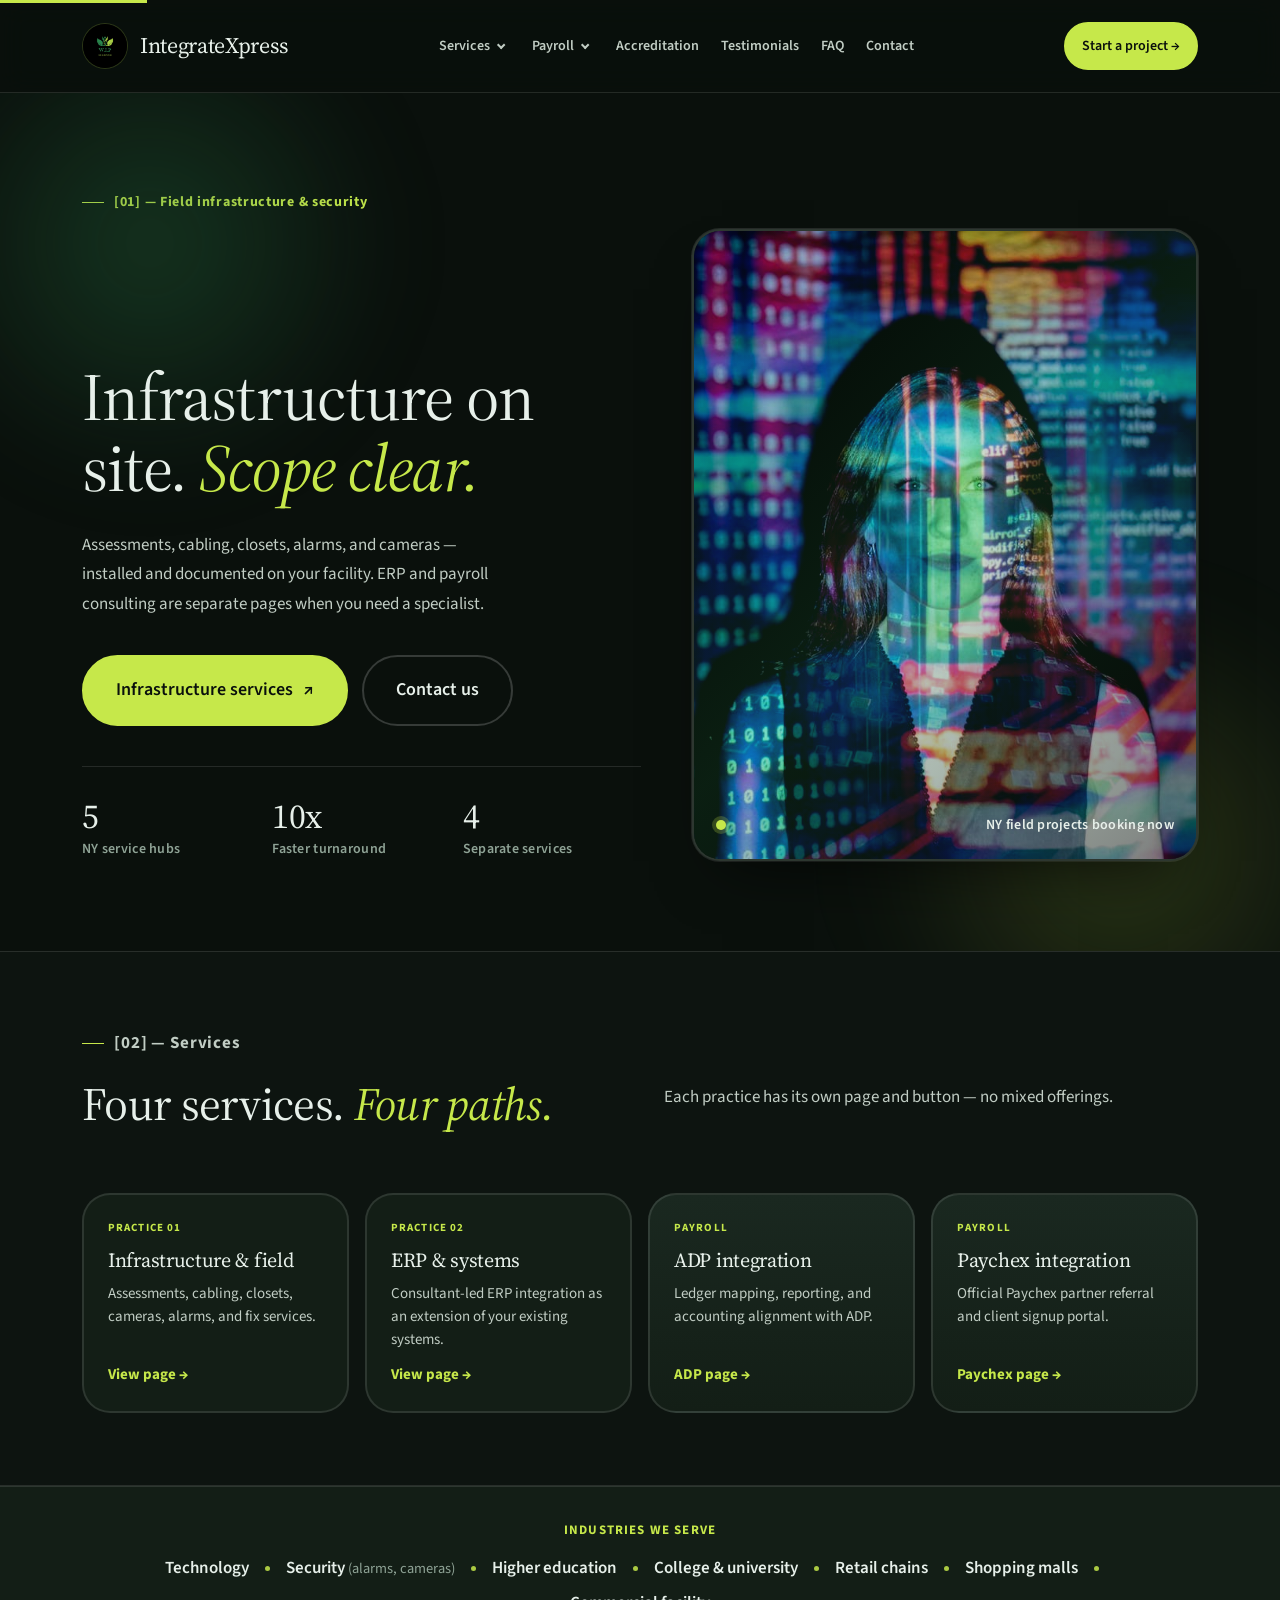
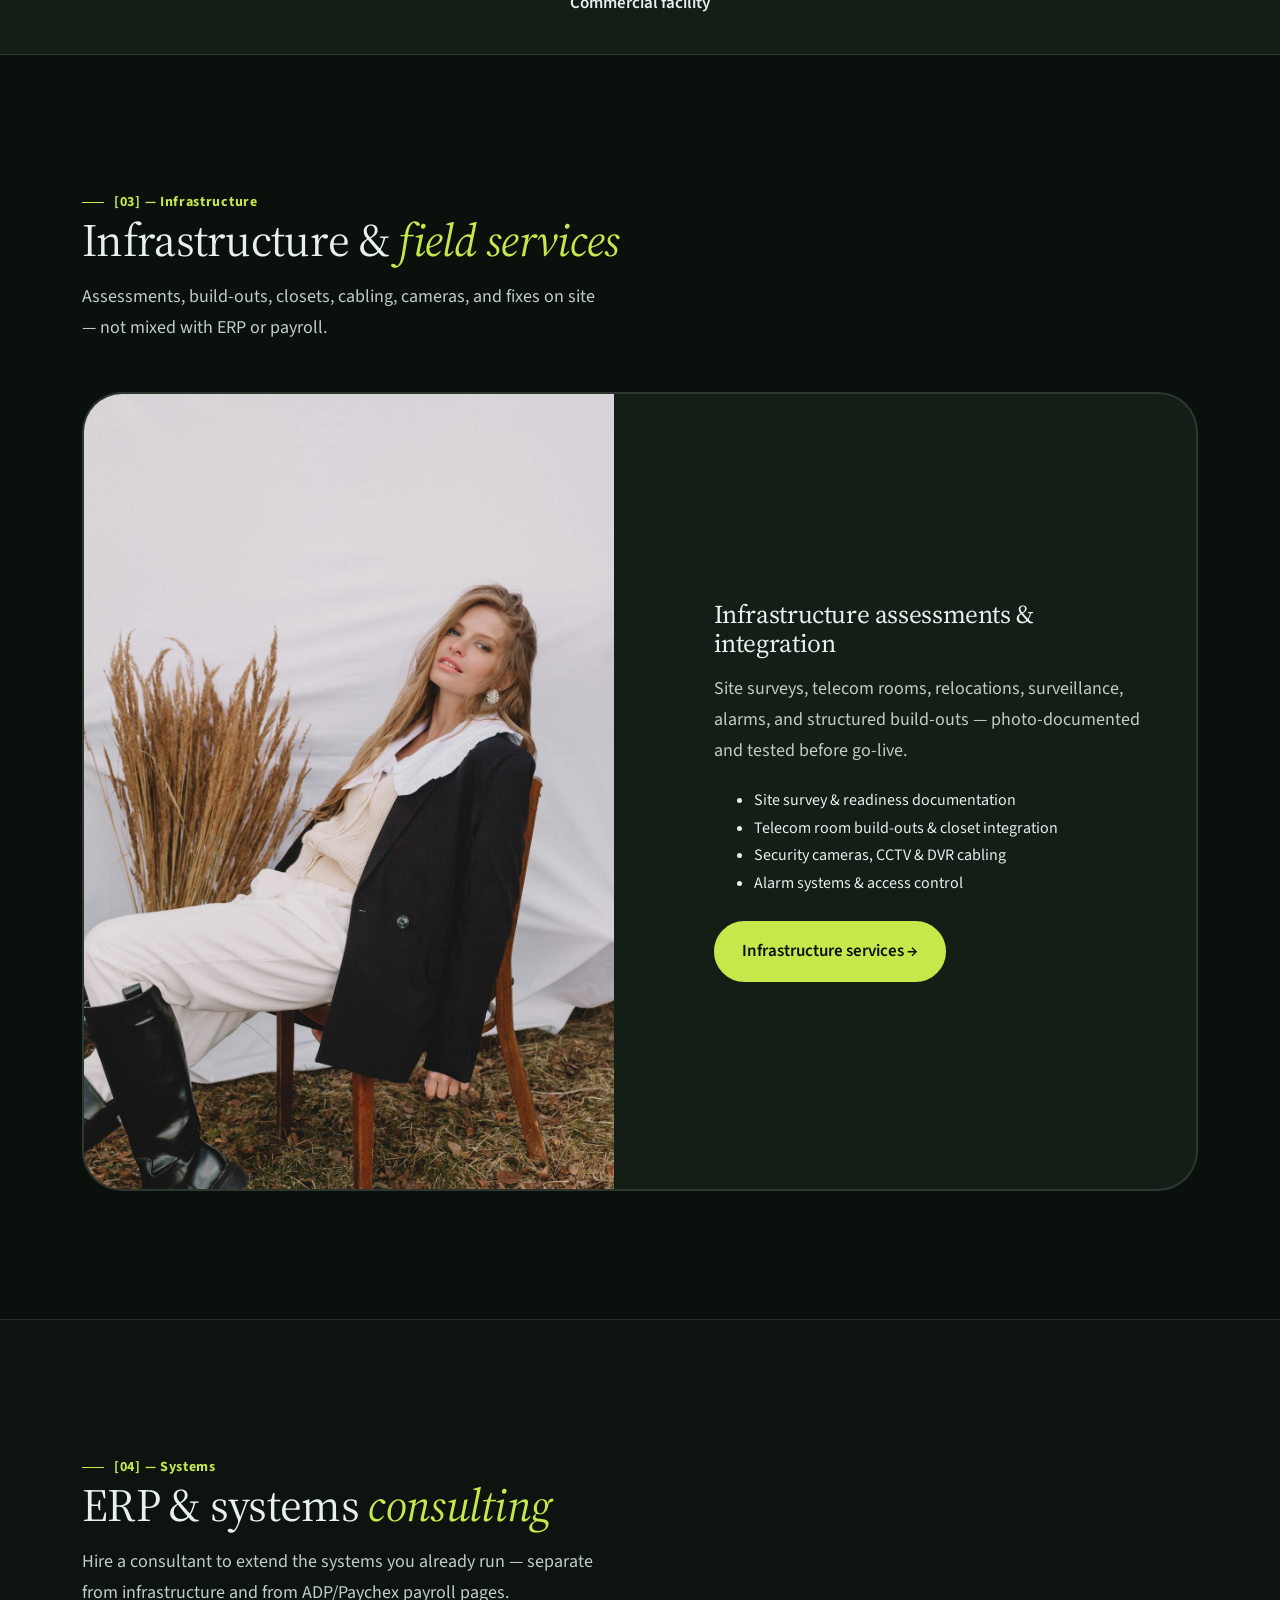
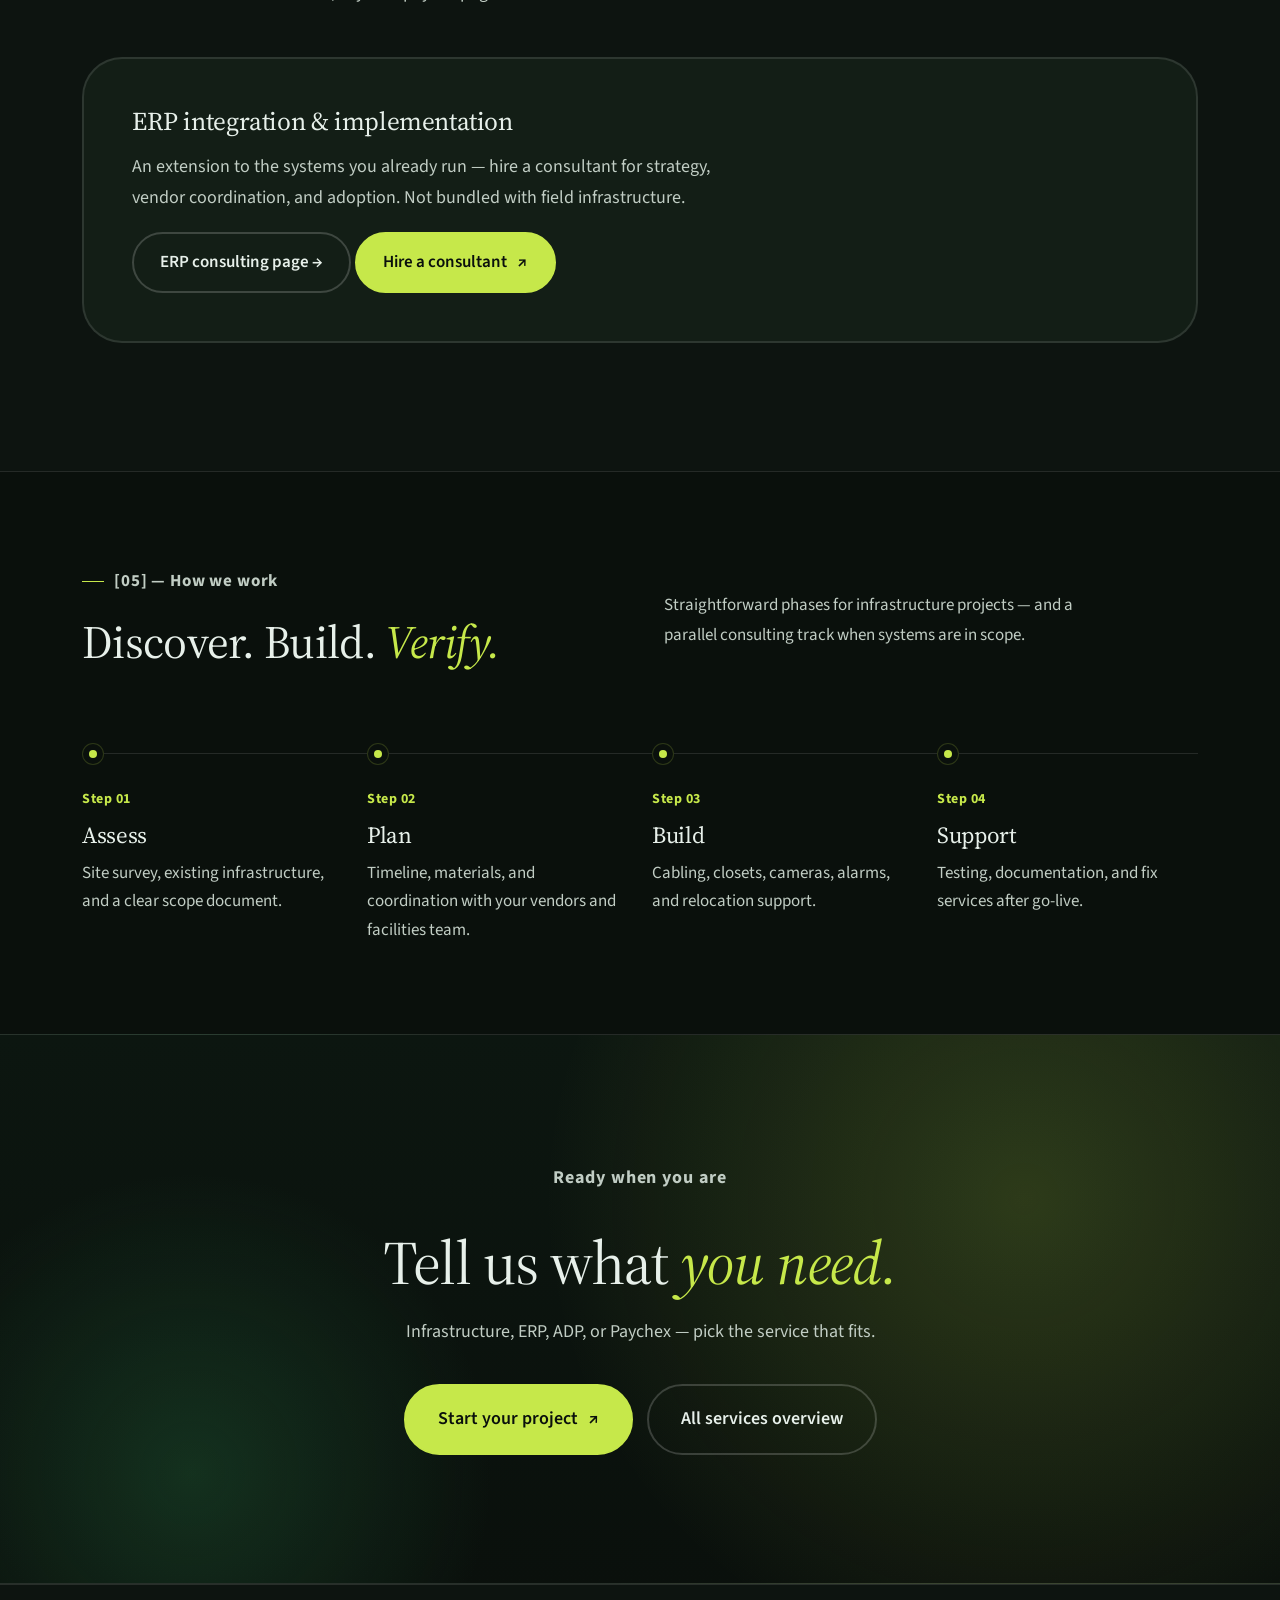
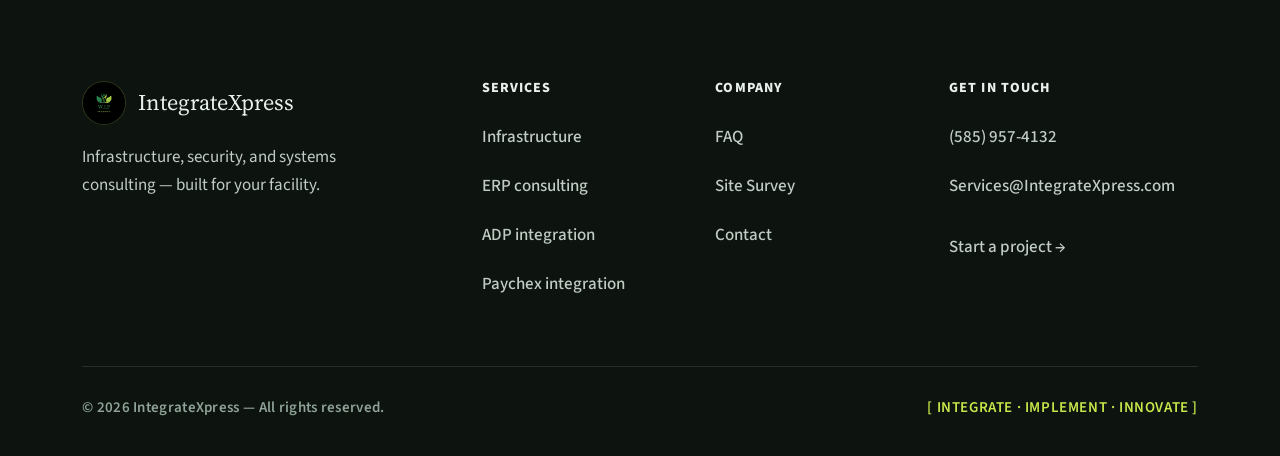
==== commit 237fa0a0: "Add on-site worker photos and a general field site survey checklist. Replace service gallery images " ====
--- a/index.html
+++ b/index.html
@@ -12,7 +12,7 @@
   <link rel="preconnect" href="https://fonts.googleapis.com" />
   <link rel="preconnect" href="https://fonts.gstatic.com" crossorigin />
   <link href="https://fonts.googleapis.com/css2?family=Source+Sans+3:ital,wght@0,400;0,500;0,600;0,700;1,400&family=Source+Serif+4:ital,opsz,wght@0,8..60,400;0,8..60,600;1,8..60,400&display=swap" rel="stylesheet" />
-  <link rel="stylesheet" href="assets/css/styles.css?v=16" />
+  <link rel="stylesheet" href="assets/css/styles.css?v=17" />
 </head>
 <body>
   <!-- build: 2026-06-02-home-v7 — Checklist rewrite -->
@@ -161,7 +161,7 @@
         </div>
         <div class="practice-feature">
           <div class="practice-feature__media">
-            <img src="assets/media/daniel-cabling.jpg" alt="Structured cabling in a commercial telecom room" width="640" height="400" loading="lazy" />
+            <img src="assets/media/worker-cabling.jpg" alt="Technician installing structured cabling on a commercial building" width="640" height="400" loading="lazy" />
           </div>
           <div class="practice-feature__body">
             <h3>Infrastructure assessments &amp; integration</h3>
@@ -284,6 +284,6 @@
     </div>
   </footer>
 
-  <script src="assets/js/main.js?v=16"></script>
+  <script src="assets/js/main.js?v=17"></script>
 </body>
 </html>
--- a/assets/css/styles.css
+++ b/assets/css/styles.css
@@ -2382,3 +2382,106 @@
   }
   .contact-map-wrap { display: flex; flex-direction: column; }
 }
+
+/* Site survey checklist */
+.checklist-actions {
+  display: flex;
+  flex-wrap: wrap;
+  gap: 12px;
+  margin-bottom: 8px;
+}
+.checklist-doc {
+  background: var(--surface);
+  border: 2px solid var(--line);
+  border-radius: var(--r-xl);
+  padding: clamp(28px, 4vw, 48px);
+}
+.checklist-doc__head h2 { margin-bottom: 0.35em; }
+.checklist-doc__head p { color: var(--text-2); margin-bottom: 24px; }
+.checklist-doc__meta {
+  display: grid;
+  grid-template-columns: repeat(auto-fill, minmax(220px, 1fr));
+  gap: 12px;
+  margin-bottom: 32px;
+}
+.checklist-doc__meta label {
+  display: flex;
+  flex-direction: column;
+  gap: 6px;
+  font-size: 0.8125rem;
+  font-weight: 700;
+  text-transform: uppercase;
+  letter-spacing: 0.05em;
+  color: var(--text-3);
+}
+.checklist-doc__meta input {
+  font: inherit;
+  font-weight: 400;
+  text-transform: none;
+  letter-spacing: normal;
+  padding: 10px 12px;
+  border: 1px solid var(--line);
+  border-radius: var(--r);
+  background: var(--bg);
+  color: var(--text);
+}
+.checklist-section {
+  padding: 24px 0;
+  border-top: 1px solid var(--line);
+}
+.checklist-section:first-of-type { border-top: none; padding-top: 0; }
+.checklist-section h3 {
+  font-family: var(--sans);
+  font-size: 1rem;
+  font-weight: 700;
+  text-transform: uppercase;
+  letter-spacing: 0.04em;
+  margin-bottom: 14px;
+}
+.checklist-items {
+  list-style: none;
+  padding: 0;
+  margin: 0;
+  display: grid;
+  gap: 10px;
+}
+.checklist-items label {
+  display: flex;
+  gap: 12px;
+  align-items: flex-start;
+  color: var(--text-2);
+  line-height: 1.55;
+  cursor: pointer;
+}
+.checklist-items input[type="checkbox"] {
+  width: 18px;
+  height: 18px;
+  margin-top: 3px;
+  flex: none;
+  accent-color: var(--green);
+}
+.checklist-doc__notes {
+  margin: 20px 0 8px;
+  font-weight: 700;
+  font-size: 0.875rem;
+  text-transform: uppercase;
+  letter-spacing: 0.05em;
+  color: var(--text-3);
+}
+.checklist-doc__textarea {
+  width: 100%;
+  font: inherit;
+  padding: 14px;
+  border: 1px solid var(--line);
+  border-radius: var(--r);
+  background: var(--bg);
+  color: var(--text);
+  resize: vertical;
+}
+
+@media print {
+  .site-header, .site-footer, .page-hero, .download-card, .cta-band, .skip-link, .checklist-actions { display: none !important; }
+  .checklist-doc { border: none; padding: 0; }
+  .checklist-section { break-inside: avoid; }
+  body { background: #fff; color: #000; }
+}
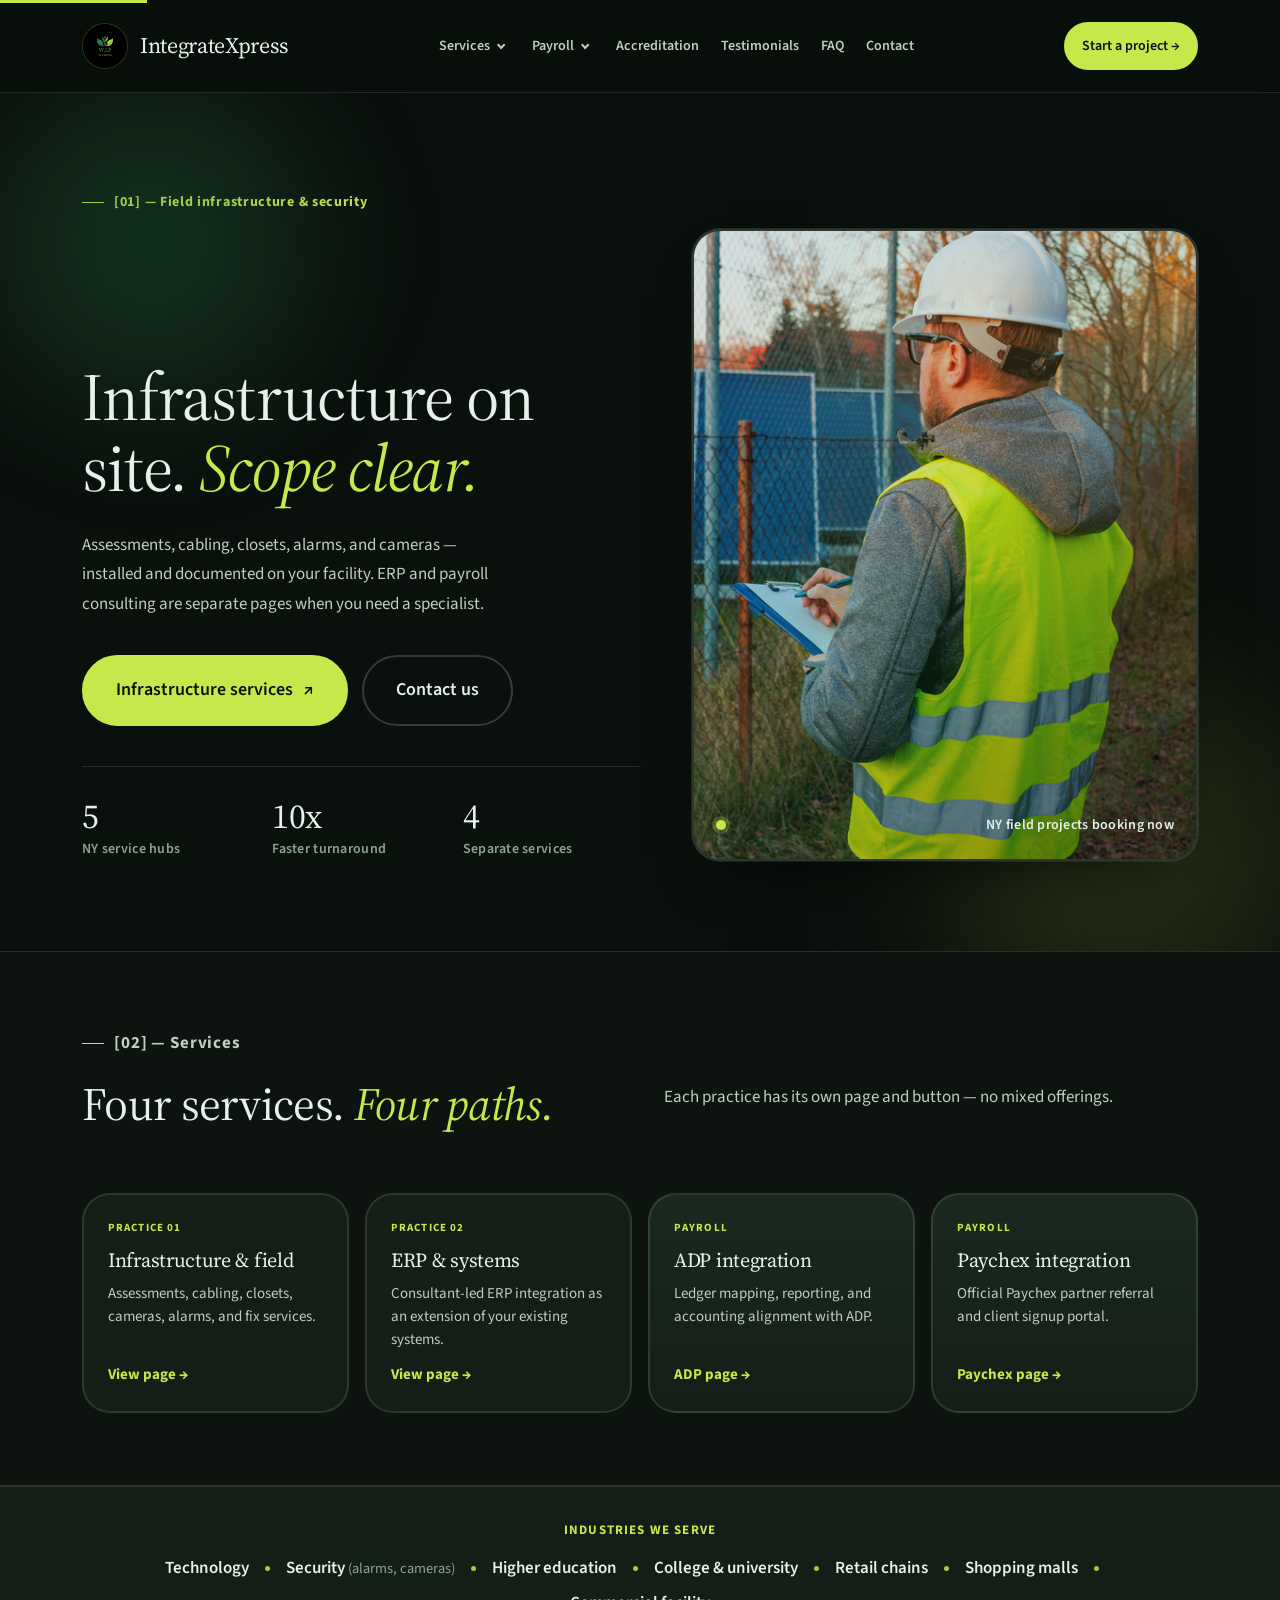
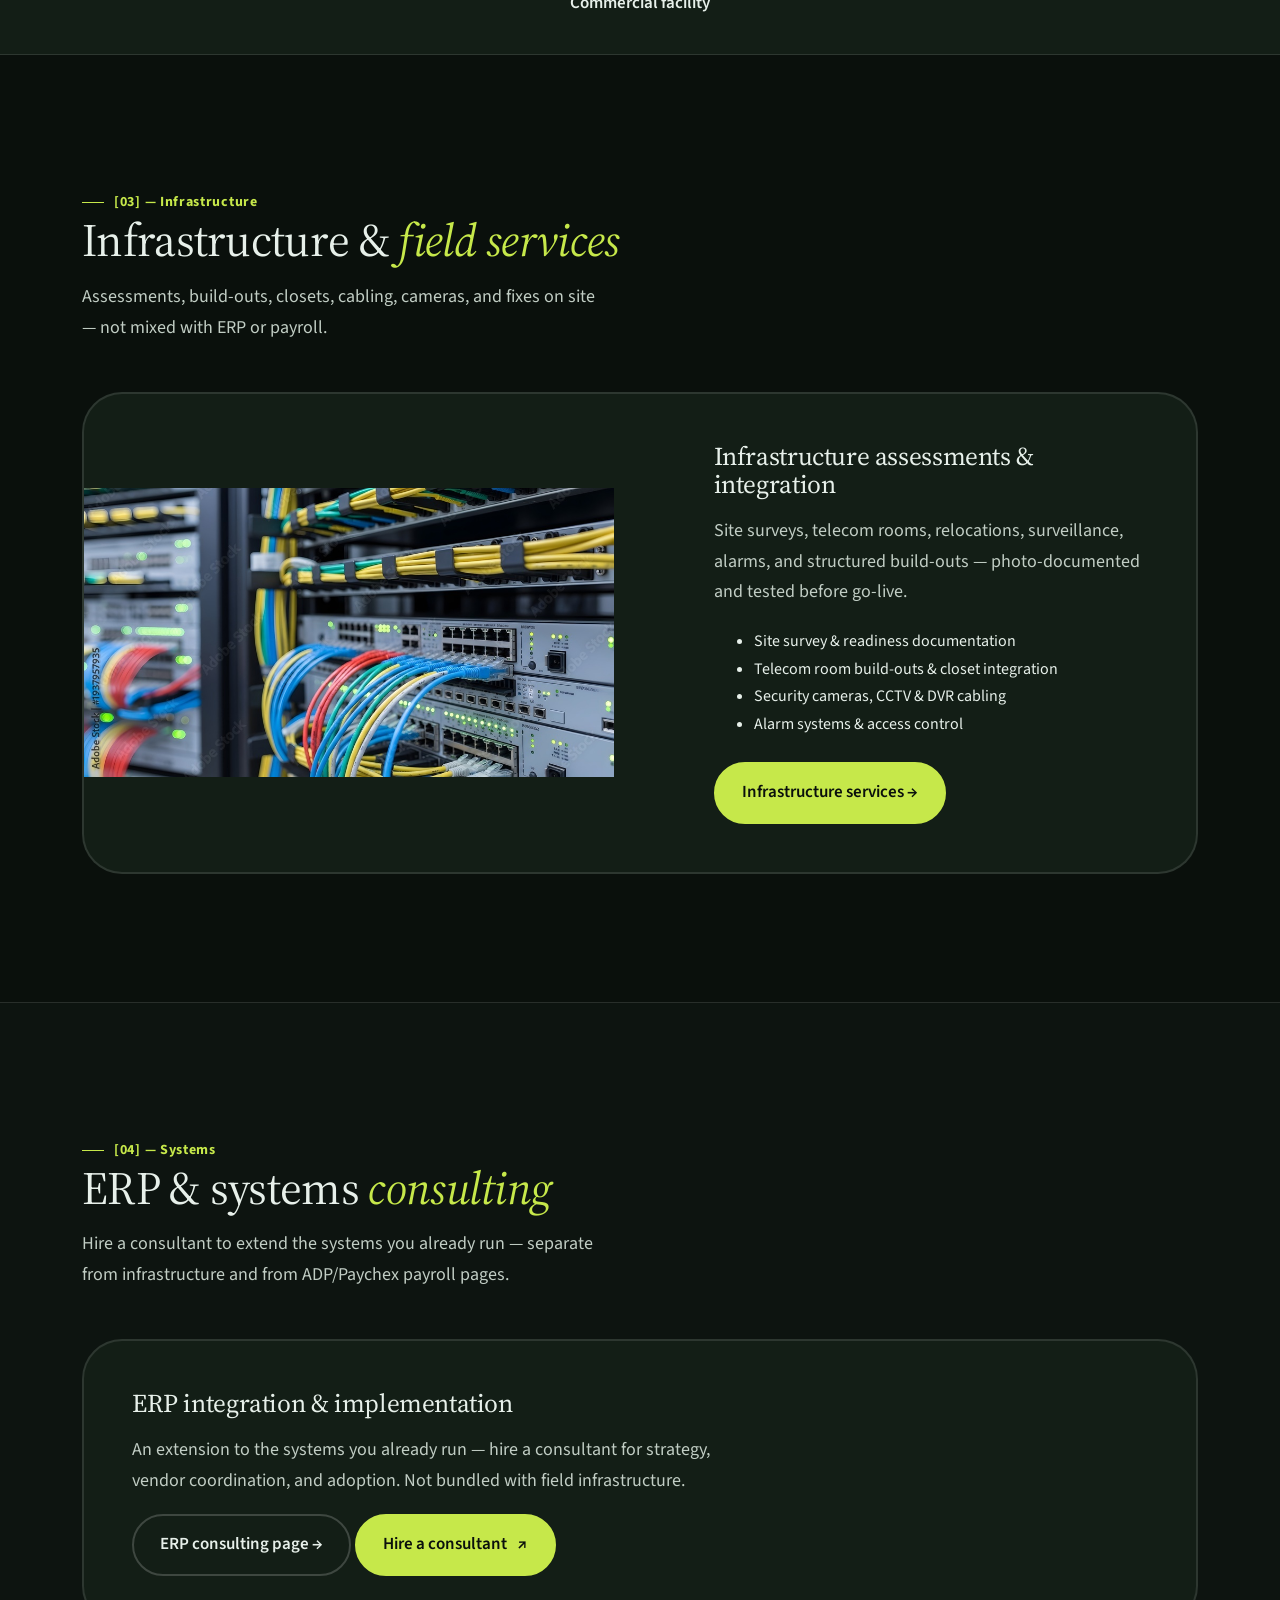
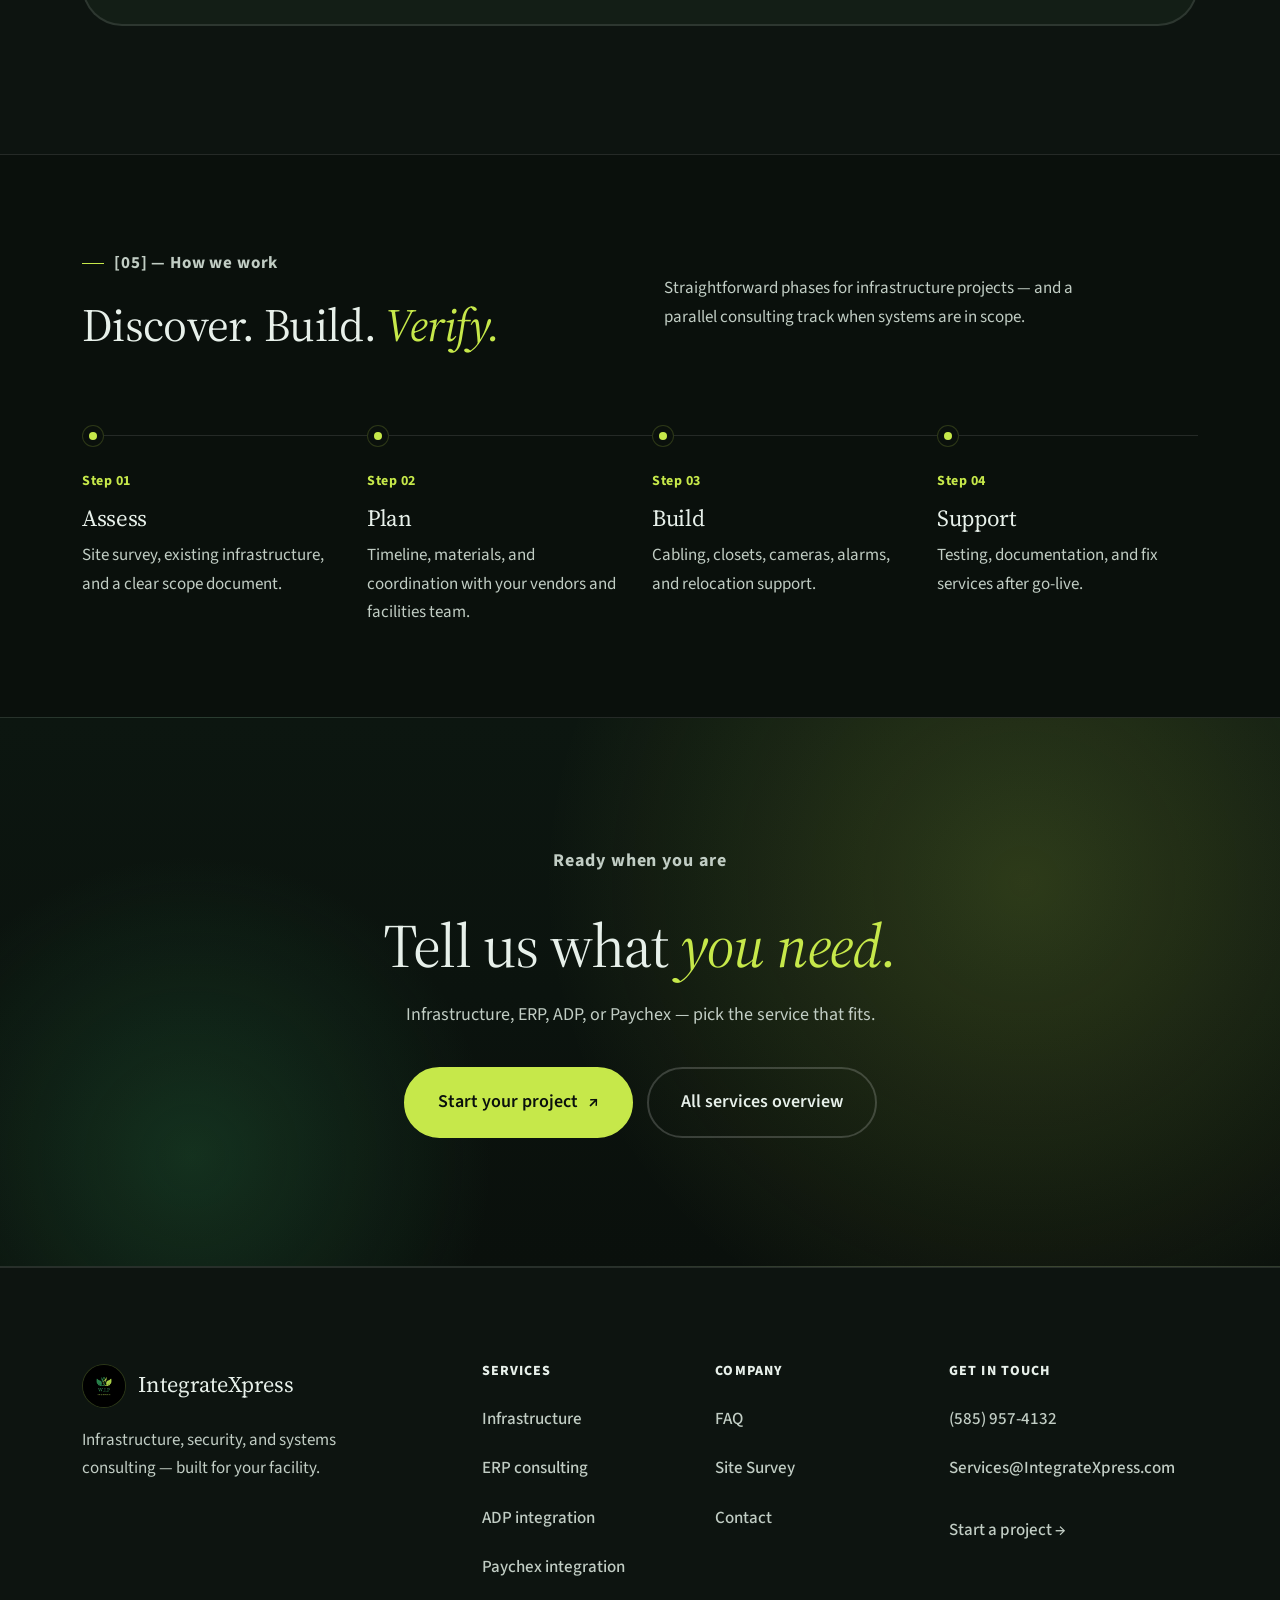
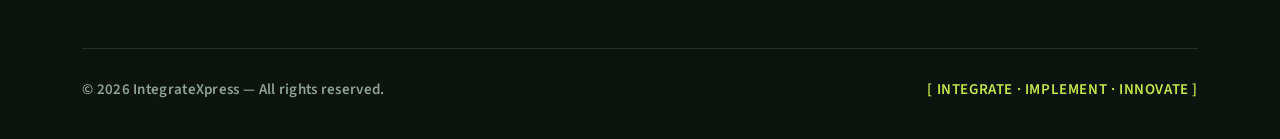
==== commit 819a9feb: "Use client field photos across infrastructure and homepage. Wire on-site assessments, structured cab" ====
--- a/index.html
+++ b/index.html
@@ -12,7 +12,7 @@
   <link rel="preconnect" href="https://fonts.googleapis.com" />
   <link rel="preconnect" href="https://fonts.gstatic.com" crossorigin />
   <link href="https://fonts.googleapis.com/css2?family=Source+Sans+3:ital,wght@0,400;0,500;0,600;0,700;1,400&family=Source+Serif+4:ital,opsz,wght@0,8..60,400;0,8..60,600;1,8..60,400&display=swap" rel="stylesheet" />
-  <link rel="stylesheet" href="assets/css/styles.css?v=17" />
+  <link rel="stylesheet" href="assets/css/styles.css?v=18" />
 </head>
 <body>
   <!-- build: 2026-06-02-home-v7 — Checklist rewrite -->
@@ -87,7 +87,7 @@
             </div>
           </div>
           <div class="hero__media hero__media--tech">
-            <video autoplay muted loop playsinline aria-hidden="true" class="hero__video--tech" poster="assets/media/assess-1.jpg">
+            <video autoplay muted loop playsinline aria-hidden="true" class="hero__video--tech" poster="assets/media/on-site-assessments.jpg">
               <source src="assets/media/hero-infrastructure.mp4" type="video/mp4" />
             </video>
             <div class="hero__media-badge">
@@ -161,7 +161,7 @@
         </div>
         <div class="practice-feature">
           <div class="practice-feature__media">
-            <img src="assets/media/worker-cabling.jpg" alt="Technician installing structured cabling on a commercial building" width="640" height="400" loading="lazy" />
+            <img src="assets/media/structured-cabling.jpg" alt="IntegrateXpress structured cabling on a commercial site" width="640" height="400" loading="lazy" />
           </div>
           <div class="practice-feature__body">
             <h3>Infrastructure assessments &amp; integration</h3>
@@ -284,6 +284,6 @@
     </div>
   </footer>
 
-  <script src="assets/js/main.js?v=17"></script>
+  <script src="assets/js/main.js?v=18"></script>
 </body>
 </html>
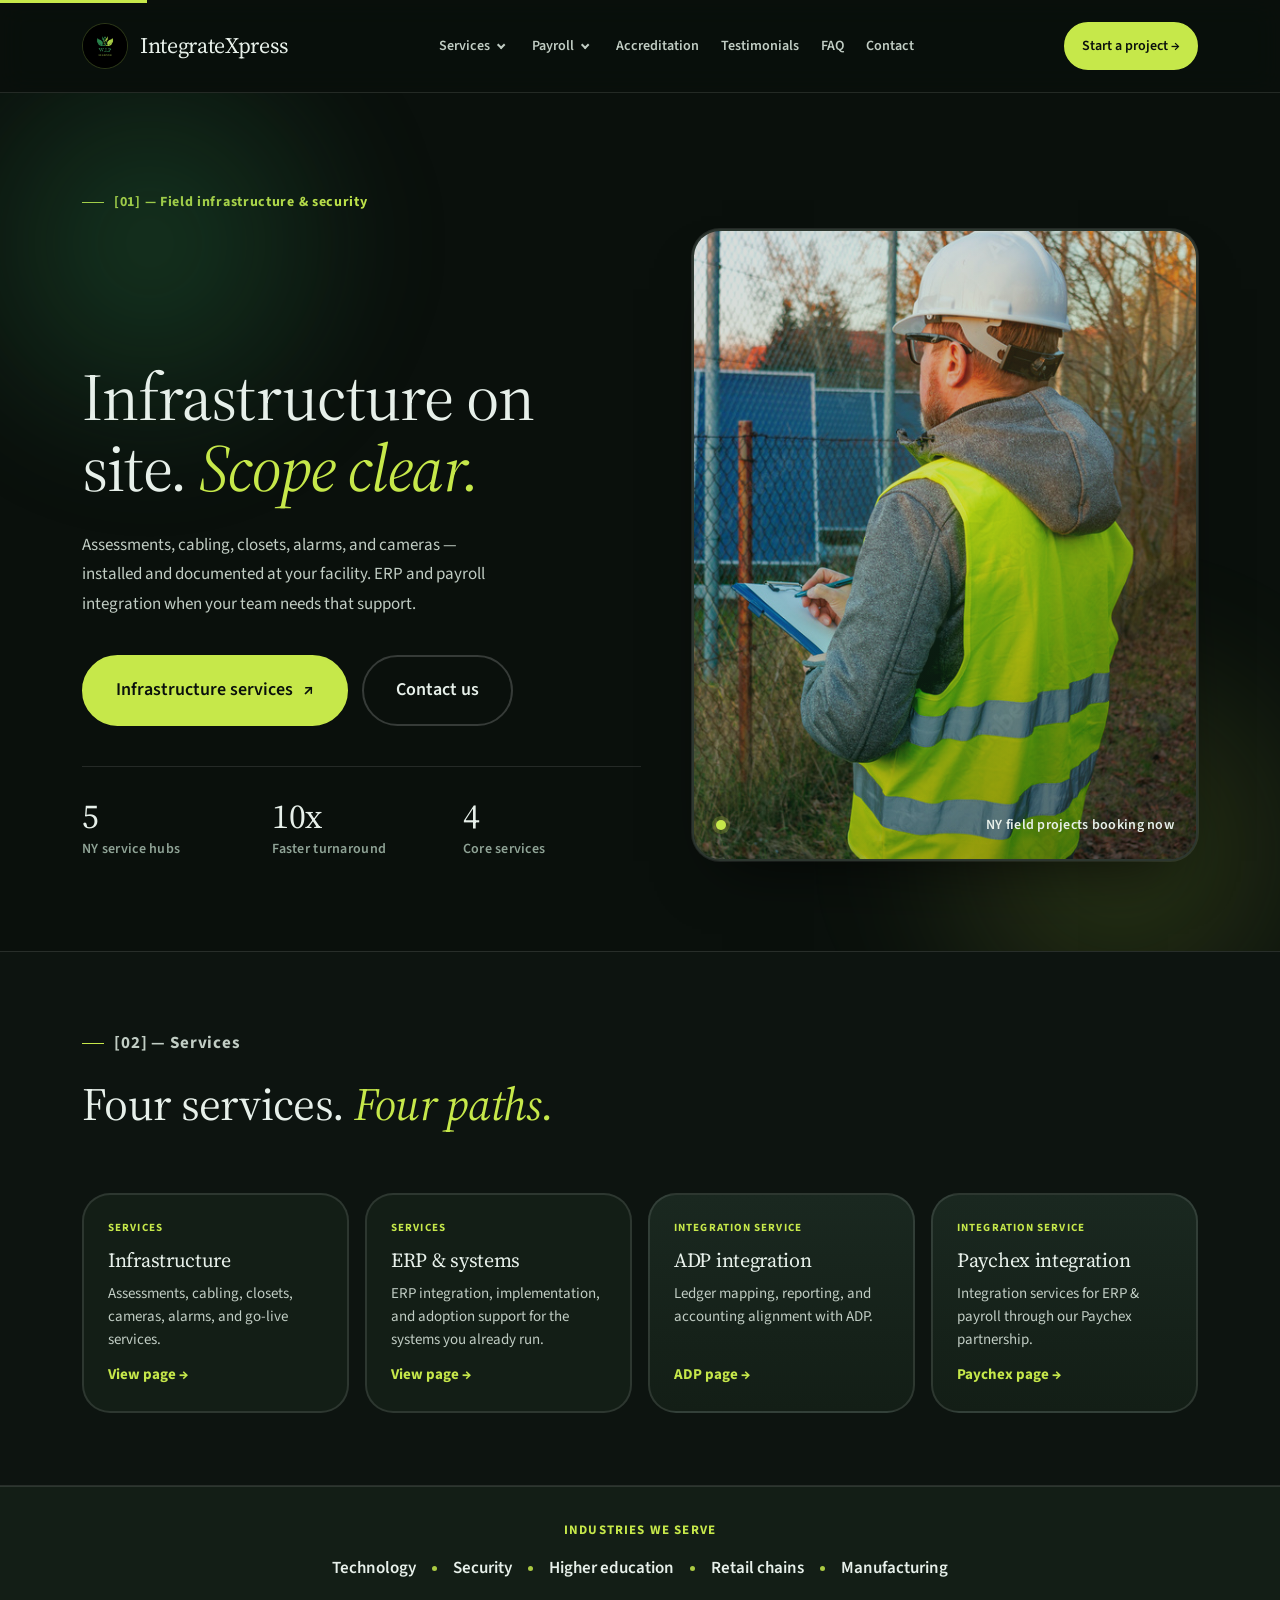
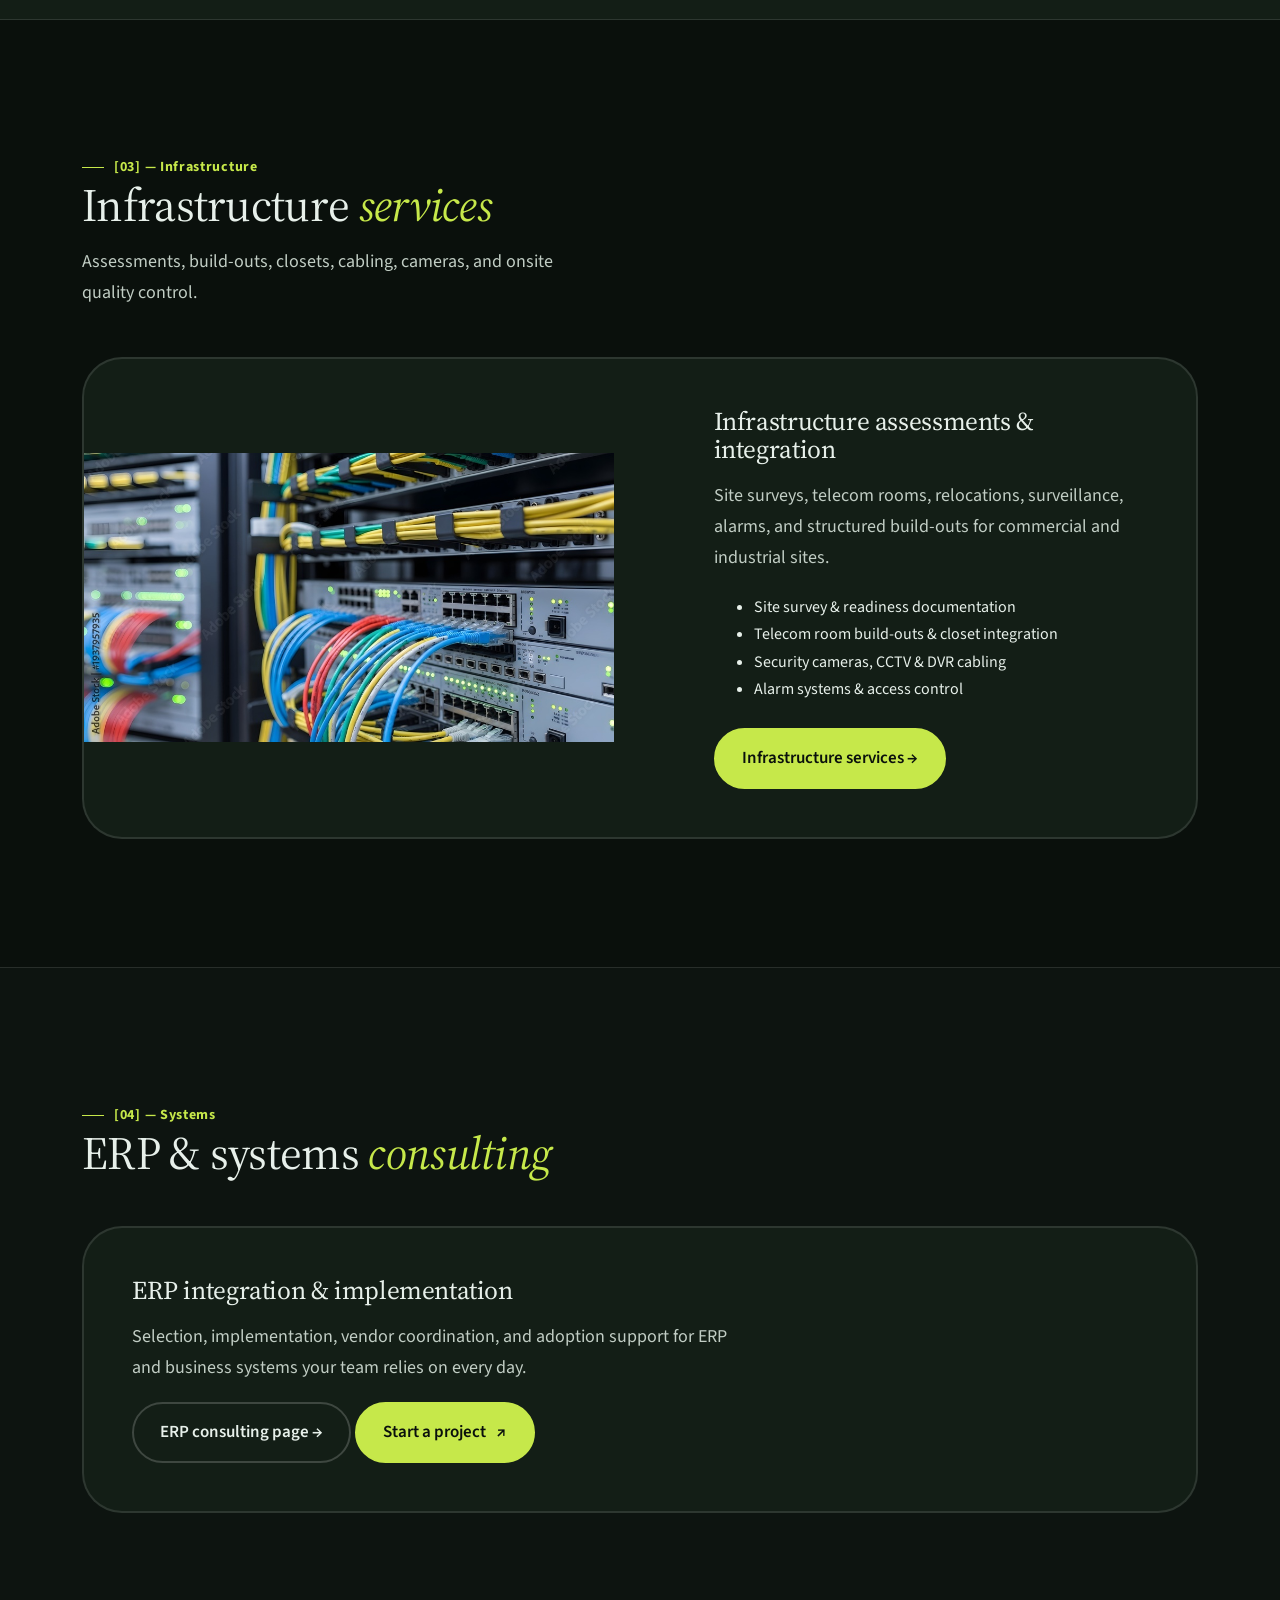
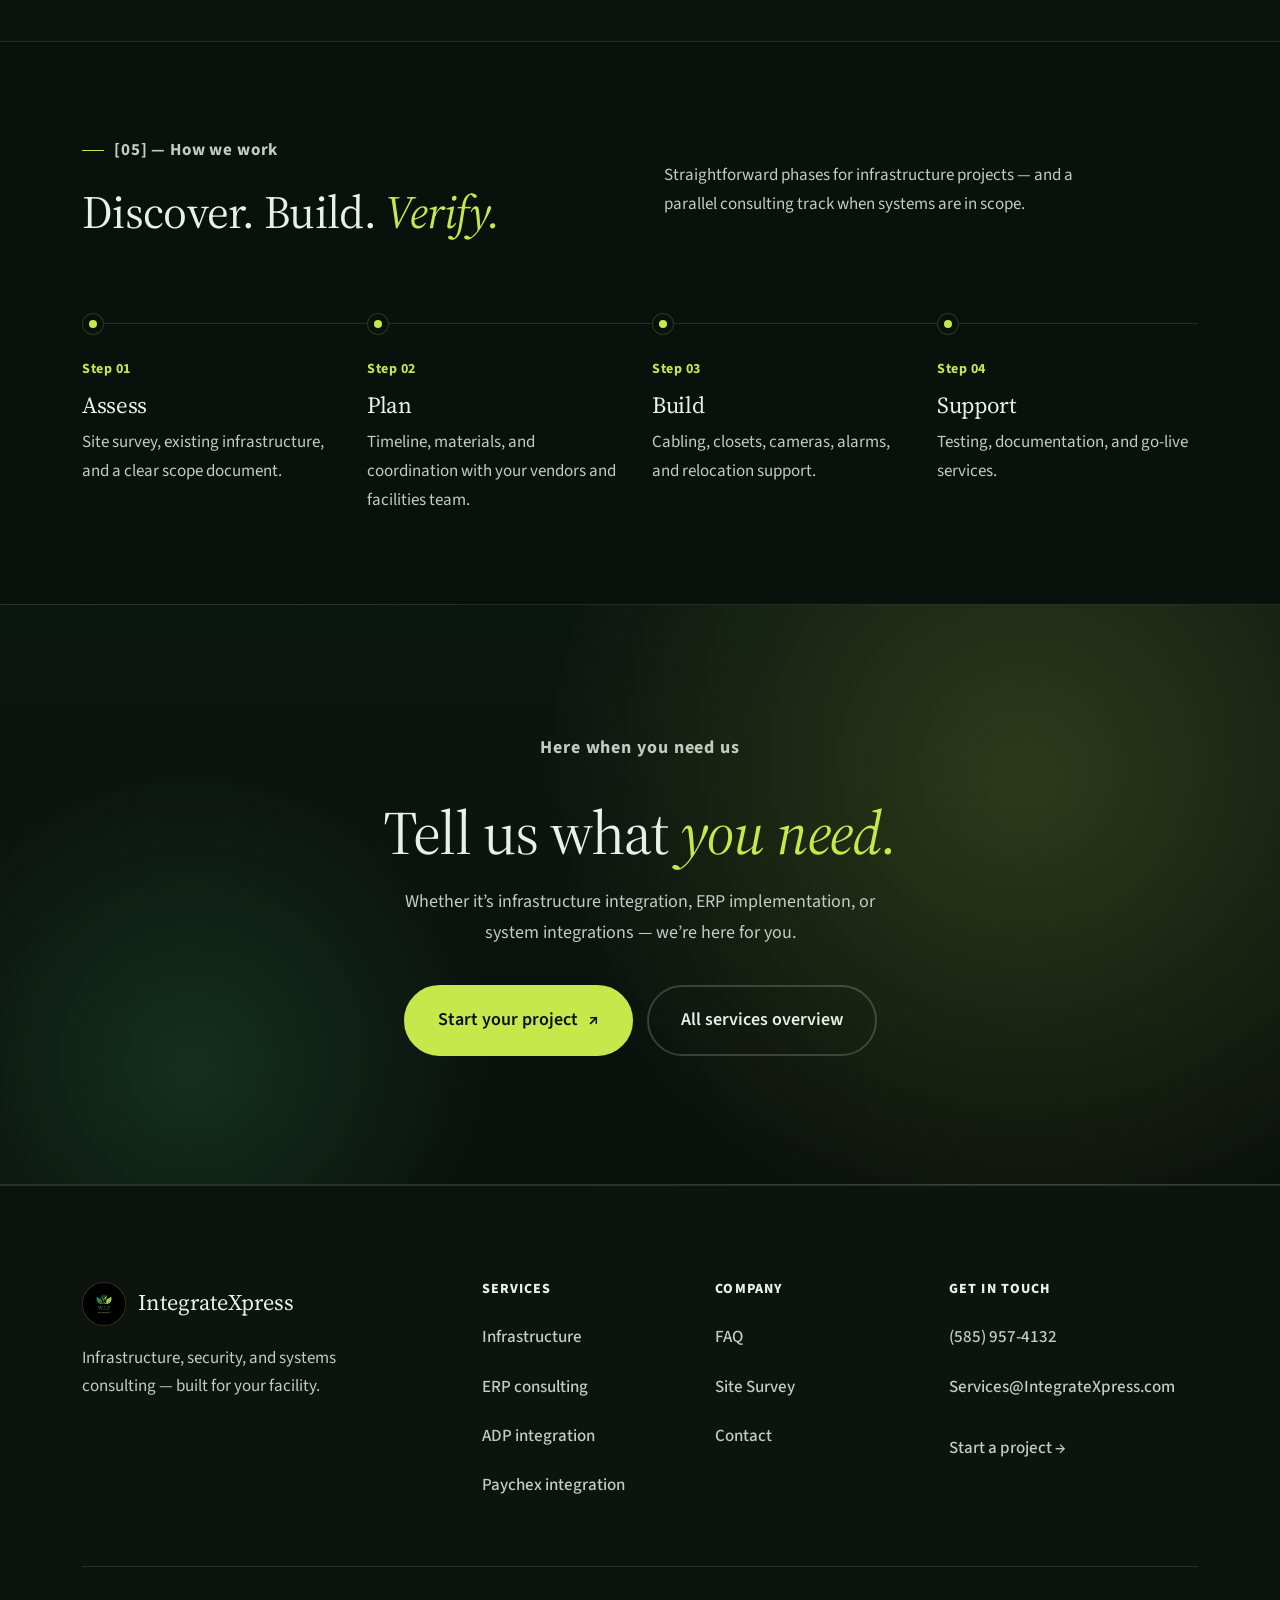
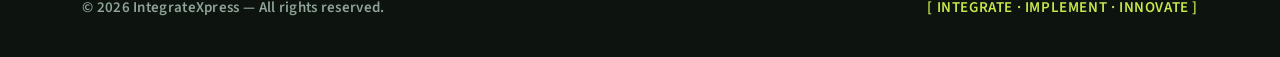
==== commit 004b257d: "Revise site copy for services, payroll, and field coverage. Align headings and CTAs with business wo" ====
--- a/index.html
+++ b/index.html
@@ -7,7 +7,7 @@
   <meta http-equiv="Pragma" content="no-cache" />
   <meta http-equiv="Expires" content="0" />
   <title>IntegrateXpress | Integrate. Implement. Innovate.</title>
-  <meta name="description" content="Field infrastructure, cabling, alarms, and security cameras for NY commercial facilities — plus separate ERP and payroll consulting when you need it." />
+  <meta name="description" content="Field infrastructure, cabling, alarms, and security cameras for NY facilities — plus ERP and payroll integration when you need it." />
   <link rel="icon" type="image/png" href="IntegrateXpress%20Logo%20(2).png" />
   <link rel="preconnect" href="https://fonts.googleapis.com" />
   <link rel="preconnect" href="https://fonts.gstatic.com" crossorigin />
@@ -45,7 +45,7 @@
             </button>
             <ul class="nav__sub" id="nav-payroll-menu" role="menu" aria-labelledby="nav-payroll-btn">
               <li role="none"><a href="adp-integration.html" role="menuitem">ADP integration</a></li>
-              <li role="none"><a href="paychex-integration.html" role="menuitem">Paychex referral</a></li>
+              <li role="none"><a href="paychex-integration.html" role="menuitem">Paychex integration</a></li>
             </ul>
           </li>
           <li><a href="accreditation.html">Accreditation</a></li>
@@ -66,7 +66,7 @@
         <div class="hero__grid">
           <div class="hero__copy">
             <h1>Infrastructure on site. <span class="lead-word">Scope clear.</span></h1>
-            <p class="sub">Assessments, cabling, closets, alarms, and cameras &mdash; installed and documented on your facility. ERP and payroll consulting are separate pages when you need a specialist.</p>
+            <p class="sub">Assessments, cabling, closets, alarms, and cameras &mdash; installed and documented at your facility. ERP and payroll integration when your team needs that support.</p>
             <div class="hero__buttons">
               <a href="infrastructure-integration.html" class="btn btn--primary btn--lg">Infrastructure services <span class="arrow">&#8599;</span></a>
               <a href="contact.html" class="btn btn--ghost btn--lg">Contact us</a>
@@ -82,7 +82,7 @@
               </div>
               <div class="stat">
                 <span class="stat__num">4</span>
-                <span class="stat__label">Separate services</span>
+                <span class="stat__label">Core services</span>
               </div>
             </div>
           </div>
@@ -106,31 +106,30 @@
             <p class="kicker">[02] &mdash; Services</p>
             <h2 id="services-hub-heading">Four services. <em>Four paths.</em></h2>
           </div>
-          <p>Each practice has its own page and button &mdash; no mixed offerings.</p>
         </div>
         <div class="services-hub__grid">
           <a href="infrastructure-integration.html" class="services-hub__card">
-            <span class="services-hub__tag">Practice 01</span>
-            <h3>Infrastructure &amp; field</h3>
-            <p>Assessments, cabling, closets, cameras, alarms, and fix services.</p>
+            <span class="services-hub__tag">Services</span>
+            <h3>Infrastructure</h3>
+            <p>Assessments, cabling, closets, cameras, alarms, and go-live services.</p>
             <span class="services-hub__cta">View page &rarr;</span>
           </a>
           <a href="erp-consulting.html" class="services-hub__card">
-            <span class="services-hub__tag">Practice 02</span>
+            <span class="services-hub__tag">Services</span>
             <h3>ERP &amp; systems</h3>
-            <p>Consultant-led ERP integration as an extension of your existing systems.</p>
+            <p>ERP integration, implementation, and adoption support for the systems you already run.</p>
             <span class="services-hub__cta">View page &rarr;</span>
           </a>
           <a href="adp-integration.html" class="services-hub__card services-hub__card--partner">
-            <span class="services-hub__tag">Payroll</span>
+            <span class="services-hub__tag">Integration service</span>
             <h3>ADP integration</h3>
             <p>Ledger mapping, reporting, and accounting alignment with ADP.</p>
             <span class="services-hub__cta">ADP page &rarr;</span>
           </a>
           <a href="paychex-integration.html" class="services-hub__card services-hub__card--partner">
-            <span class="services-hub__tag">Payroll</span>
+            <span class="services-hub__tag">Integration service</span>
             <h3>Paychex integration</h3>
-            <p>Official Paychex partner referral and client signup portal.</p>
+            <p>Integration services for ERP &amp; payroll through our Paychex partnership.</p>
             <span class="services-hub__cta">Paychex page &rarr;</span>
           </a>
         </div>
@@ -142,12 +141,10 @@
         <h2 id="industries-heading" class="industries-strip__title">Industries we serve</h2>
         <ul class="industries-strip__list">
           <li>Technology</li>
-          <li>Security <span class="industries-strip__sub">(alarms, cameras)</span></li>
+          <li>Security</li>
           <li>Higher education</li>
-          <li>College &amp; university</li>
           <li>Retail chains</li>
-          <li>Shopping malls</li>
-          <li>Commercial facility</li>
+          <li>Manufacturing</li>
         </ul>
       </div>
     </section>
@@ -156,8 +153,8 @@
       <div class="container">
         <div class="practice-block__head">
           <p class="kicker">[03] &mdash; Infrastructure</p>
-          <h2>Infrastructure &amp; <em>field services</em></h2>
-          <p>Assessments, build-outs, closets, cabling, cameras, and fixes on site &mdash; not mixed with ERP or payroll.</p>
+          <h2>Infrastructure <em>services</em></h2>
+          <p>Assessments, build-outs, closets, cabling, cameras, and onsite quality control.</p>
         </div>
         <div class="practice-feature">
           <div class="practice-feature__media">
@@ -165,7 +162,7 @@
           </div>
           <div class="practice-feature__body">
             <h3>Infrastructure assessments &amp; integration</h3>
-            <p>Site surveys, telecom rooms, relocations, surveillance, alarms, and structured build-outs &mdash; photo-documented and tested before go-live.</p>
+            <p>Site surveys, telecom rooms, relocations, surveillance, alarms, and structured build-outs for commercial and industrial sites.</p>
             <ul class="bullets bullets--compact">
               <li>Site survey &amp; readiness documentation</li>
               <li>Telecom room build-outs &amp; closet integration</li>
@@ -183,14 +180,13 @@
         <div class="practice-block__head">
           <p class="kicker">[04] &mdash; Systems</p>
           <h2>ERP &amp; systems <em>consulting</em></h2>
-          <p>Hire a consultant to extend the systems you already run &mdash; separate from infrastructure and from ADP/Paychex payroll pages.</p>
         </div>
         <div class="practice-feature practice-feature--text-only">
           <div class="practice-feature__body">
             <h3>ERP integration &amp; implementation</h3>
-            <p>An extension to the systems you already run &mdash; hire a consultant for strategy, vendor coordination, and adoption. Not bundled with field infrastructure.</p>
+            <p>Selection, implementation, vendor coordination, and adoption support for ERP and business systems your team relies on every day.</p>
             <a href="erp-consulting.html" class="btn btn--ghost">ERP consulting page &rarr;</a>
-            <a href="get-started.html" class="btn btn--primary btn--align-start">Hire a consultant <span class="arrow">&#8599;</span></a>
+            <a href="get-started.html" class="btn btn--primary btn--align-start">Start a project <span class="arrow">&#8599;</span></a>
           </div>
         </div>
       </div>
@@ -228,7 +224,7 @@
             <span class="step__dot" aria-hidden="true"></span>
             <span class="step__no">Step 04</span>
             <h3>Support</h3>
-            <p>Testing, documentation, and fix services after go-live.</p>
+            <p>Testing, documentation, and go-live services.</p>
           </div>
         </div>
       </div>
@@ -236,9 +232,9 @@
 
     <section class="cta-band">
       <div class="container">
-        <p class="kicker kicker--plain">Ready when you are</p>
+        <p class="kicker kicker--plain">Here when you need us</p>
         <h2>Tell us what <em>you need.</em></h2>
-        <p>Infrastructure, ERP, ADP, or Paychex &mdash; pick the service that fits.</p>
+        <p>Whether it&rsquo;s infrastructure integration, ERP implementation, or system integrations &mdash; we&rsquo;re here for you.</p>
         <div class="cta-band__buttons">
           <a href="get-started.html" class="btn btn--primary btn--lg">Start your project <span class="arrow">&#8599;</span></a>
           <a href="services.html" class="btn btn--ghost btn--lg">All services overview</a>
--- a/assets/css/styles.css
+++ b/assets/css/styles.css
@@ -2060,6 +2060,38 @@
   font-size: 1rem;
 }
 
+/* Partner platforms (accreditation) */
+.partner-grid {
+  list-style: none;
+  padding: 0;
+  margin: clamp(28px, 4vw, 40px) 0 0;
+  display: flex;
+  flex-wrap: wrap;
+  gap: 12px;
+  justify-content: center;
+  max-width: 920px;
+  margin-left: auto;
+  margin-right: auto;
+}
+.partner-grid li {
+  padding: 14px 22px;
+  border-radius: var(--r-lg);
+  border: 1px solid var(--line);
+  background: var(--surface);
+  color: var(--text-2);
+  font-family: var(--sans);
+  font-weight: 600;
+  font-size: 0.9375rem;
+  letter-spacing: 0.02em;
+  text-align: center;
+  transition: border-color 0.15s, color 0.15s, background 0.15s;
+}
+.partner-grid li:hover {
+  border-color: rgba(198, 232, 74, 0.35);
+  color: var(--text);
+  background: var(--lime-soft);
+}
+
 /* Assessments showcase */
 .assess-showcase {
   display: grid;
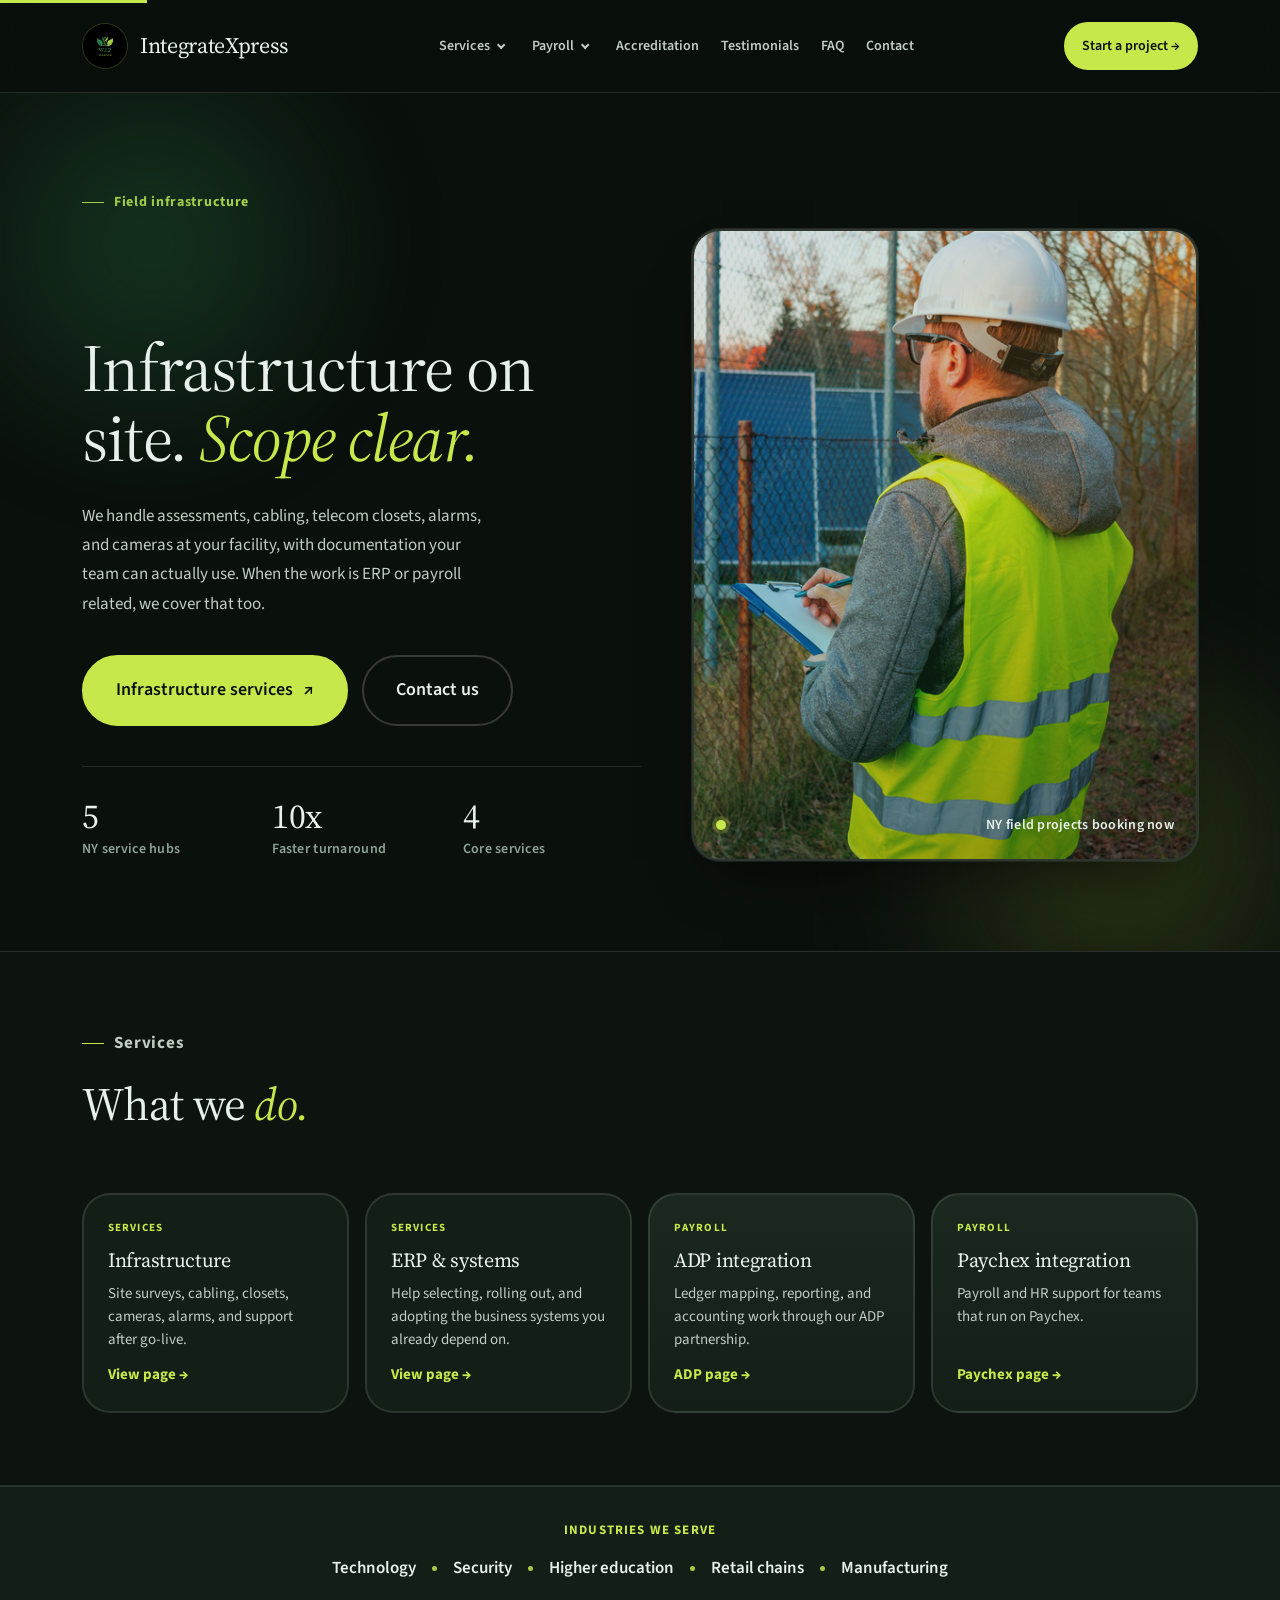
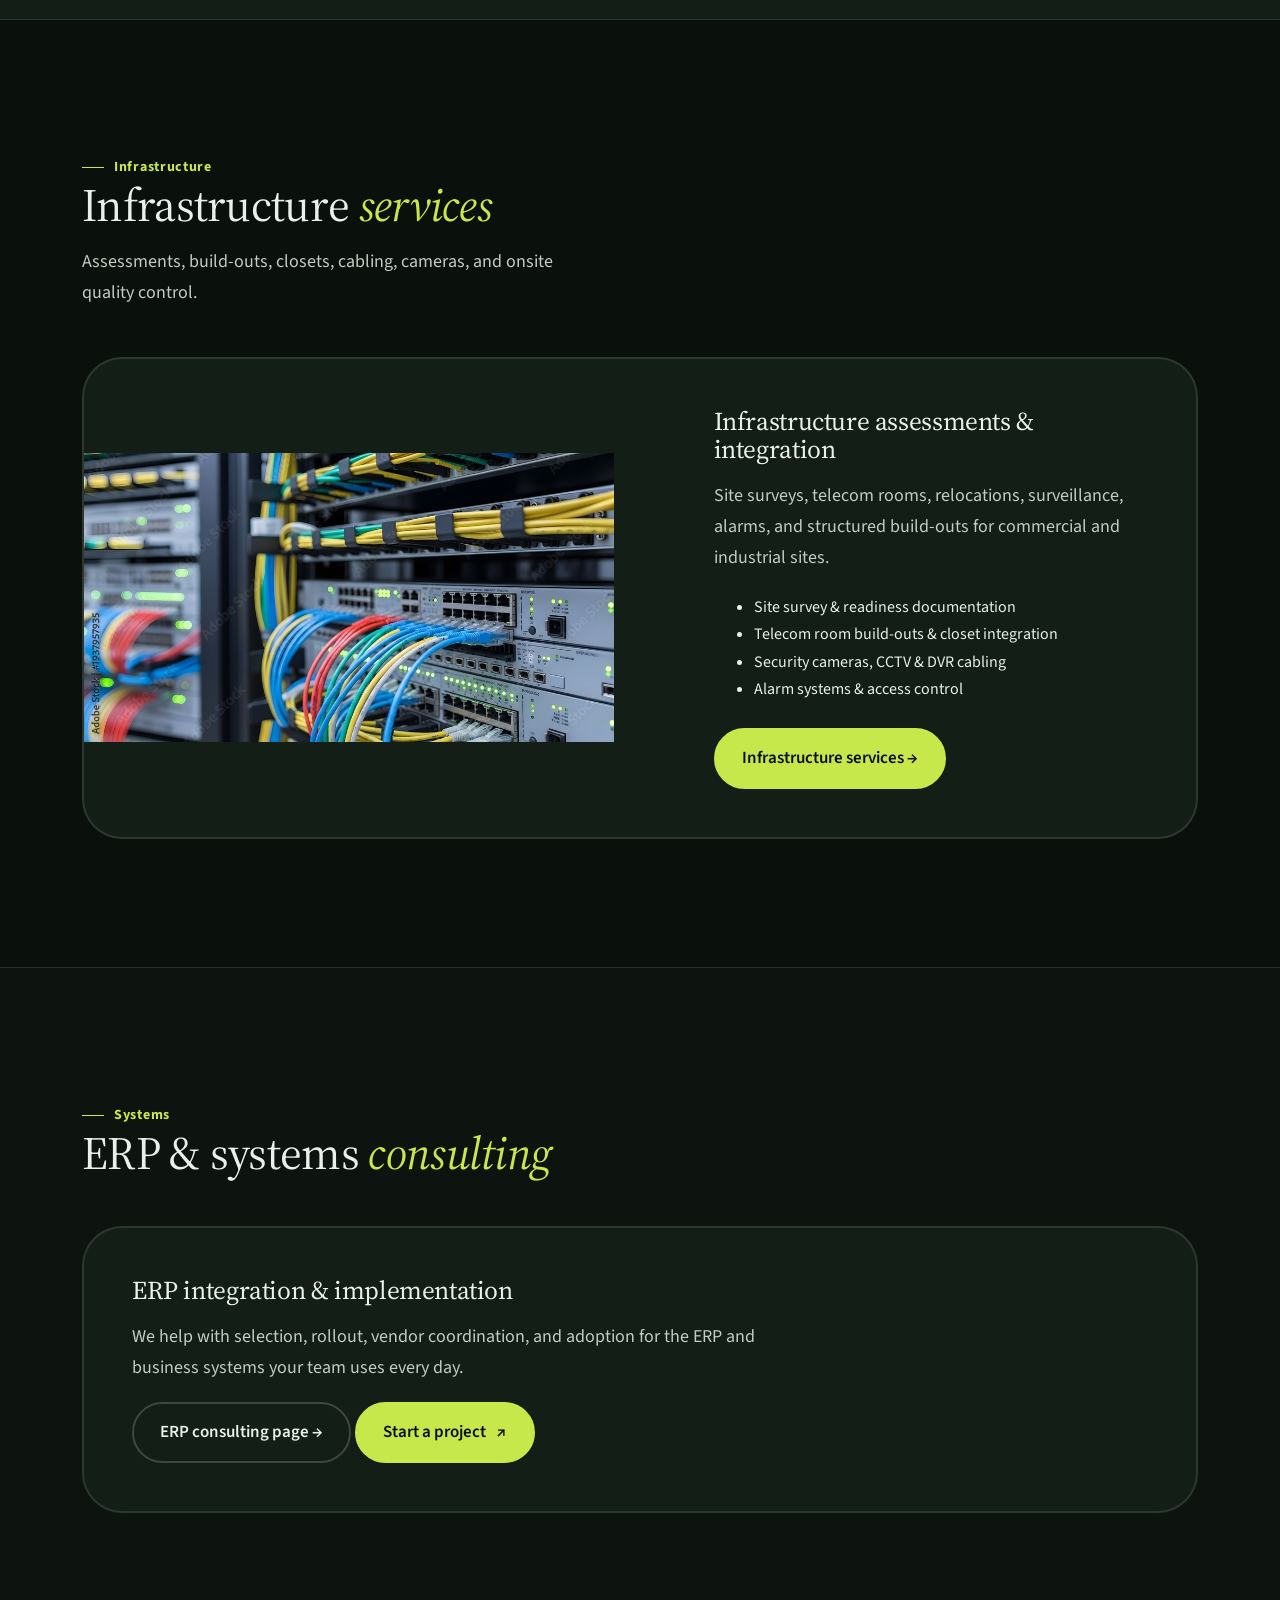
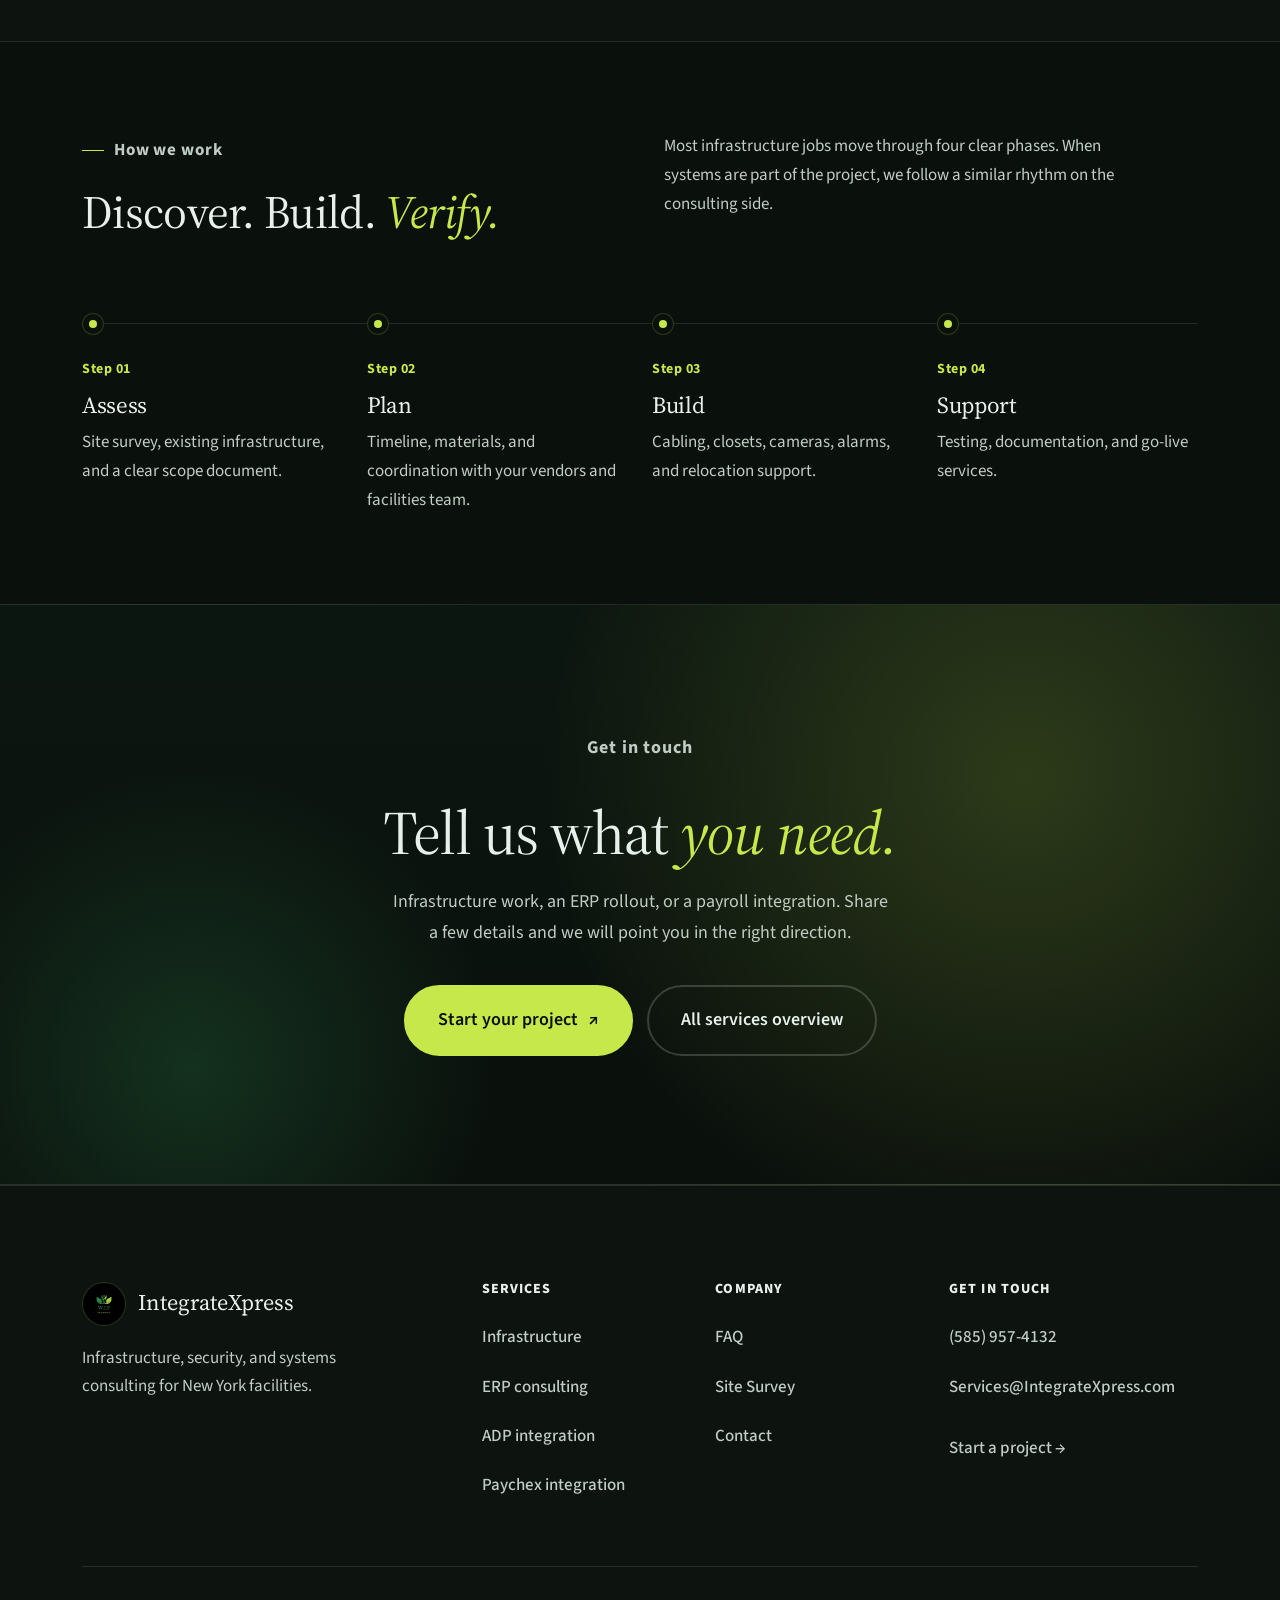
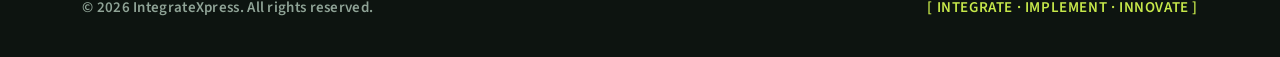
==== commit 37a7b3ac: "Rewrite site copy in a more natural, welcoming tone. Remove em dashes, simplify section labels, and " ====
--- a/index.html
+++ b/index.html
@@ -1,4 +1,4 @@
-<!DOCTYPE html>
+﻿<!DOCTYPE html>
 <html lang="en">
 <head>
   <meta charset="UTF-8" />
@@ -7,7 +7,7 @@
   <meta http-equiv="Pragma" content="no-cache" />
   <meta http-equiv="Expires" content="0" />
   <title>IntegrateXpress | Integrate. Implement. Innovate.</title>
-  <meta name="description" content="Field infrastructure, cabling, alarms, and security cameras for NY facilities — plus ERP and payroll integration when you need it." />
+  <meta name="description" content="Field infrastructure, cabling, alarms, and security cameras for New York facilities, plus ERP and payroll integration when you need it." />
   <link rel="icon" type="image/png" href="IntegrateXpress%20Logo%20(2).png" />
   <link rel="preconnect" href="https://fonts.googleapis.com" />
   <link rel="preconnect" href="https://fonts.gstatic.com" crossorigin />
@@ -62,11 +62,11 @@
 
     <section class="hero">
       <div class="container">
-        <p class="kicker">[01] &mdash; Field infrastructure &amp; security</p>
+        <p class="kicker">Field infrastructure</p>
         <div class="hero__grid">
           <div class="hero__copy">
             <h1>Infrastructure on site. <span class="lead-word">Scope clear.</span></h1>
-            <p class="sub">Assessments, cabling, closets, alarms, and cameras &mdash; installed and documented at your facility. ERP and payroll integration when your team needs that support.</p>
+            <p class="sub">We handle assessments, cabling, telecom closets, alarms, and cameras at your facility, with documentation your team can actually use. When the work is ERP or payroll related, we cover that too.</p>
             <div class="hero__buttons">
               <a href="infrastructure-integration.html" class="btn btn--primary btn--lg">Infrastructure services <span class="arrow">&#8599;</span></a>
               <a href="contact.html" class="btn btn--ghost btn--lg">Contact us</a>
@@ -103,33 +103,33 @@
       <div class="container">
         <div class="section-head">
           <div>
-            <p class="kicker">[02] &mdash; Services</p>
-            <h2 id="services-hub-heading">Four services. <em>Four paths.</em></h2>
+            <p class="kicker">Services</p>
+            <h2 id="services-hub-heading">What we <em>do.</em></h2>
           </div>
         </div>
         <div class="services-hub__grid">
           <a href="infrastructure-integration.html" class="services-hub__card">
             <span class="services-hub__tag">Services</span>
             <h3>Infrastructure</h3>
-            <p>Assessments, cabling, closets, cameras, alarms, and go-live services.</p>
+            <p>Site surveys, cabling, closets, cameras, alarms, and support after go-live.</p>
             <span class="services-hub__cta">View page &rarr;</span>
           </a>
           <a href="erp-consulting.html" class="services-hub__card">
             <span class="services-hub__tag">Services</span>
             <h3>ERP &amp; systems</h3>
-            <p>ERP integration, implementation, and adoption support for the systems you already run.</p>
+            <p>Help selecting, rolling out, and adopting the business systems you already depend on.</p>
             <span class="services-hub__cta">View page &rarr;</span>
           </a>
           <a href="adp-integration.html" class="services-hub__card services-hub__card--partner">
-            <span class="services-hub__tag">Integration service</span>
+            <span class="services-hub__tag">Payroll</span>
             <h3>ADP integration</h3>
-            <p>Ledger mapping, reporting, and accounting alignment with ADP.</p>
+            <p>Ledger mapping, reporting, and accounting work through our ADP partnership.</p>
             <span class="services-hub__cta">ADP page &rarr;</span>
           </a>
           <a href="paychex-integration.html" class="services-hub__card services-hub__card--partner">
-            <span class="services-hub__tag">Integration service</span>
+            <span class="services-hub__tag">Payroll</span>
             <h3>Paychex integration</h3>
-            <p>Integration services for ERP &amp; payroll through our Paychex partnership.</p>
+            <p>Payroll and HR support for teams that run on Paychex.</p>
             <span class="services-hub__cta">Paychex page &rarr;</span>
           </a>
         </div>
@@ -152,7 +152,7 @@
     <section class="section practice-block" id="infrastructure">
       <div class="container">
         <div class="practice-block__head">
-          <p class="kicker">[03] &mdash; Infrastructure</p>
+          <p class="kicker">Infrastructure</p>
           <h2>Infrastructure <em>services</em></h2>
           <p>Assessments, build-outs, closets, cabling, cameras, and onsite quality control.</p>
         </div>
@@ -178,13 +178,13 @@
     <section class="section section--divider practice-block practice-block--erp">
       <div class="container">
         <div class="practice-block__head">
-          <p class="kicker">[04] &mdash; Systems</p>
+          <p class="kicker">Systems</p>
           <h2>ERP &amp; systems <em>consulting</em></h2>
         </div>
         <div class="practice-feature practice-feature--text-only">
           <div class="practice-feature__body">
             <h3>ERP integration &amp; implementation</h3>
-            <p>Selection, implementation, vendor coordination, and adoption support for ERP and business systems your team relies on every day.</p>
+            <p>We help with selection, rollout, vendor coordination, and adoption for the ERP and business systems your team uses every day.</p>
             <a href="erp-consulting.html" class="btn btn--ghost">ERP consulting page &rarr;</a>
             <a href="get-started.html" class="btn btn--primary btn--align-start">Start a project <span class="arrow">&#8599;</span></a>
           </div>
@@ -196,10 +196,10 @@
       <div class="container">
         <div class="section-head">
           <div>
-            <p class="kicker">[05] &mdash; How we work</p>
+            <p class="kicker">How we work</p>
             <h2>Discover. Build. <em>Verify.</em></h2>
           </div>
-          <p>Straightforward phases for infrastructure projects &mdash; and a parallel consulting track when systems are in scope.</p>
+          <p>Most infrastructure jobs move through four clear phases. When systems are part of the project, we follow a similar rhythm on the consulting side.</p>
         </div>
         <div class="steps">
           <div class="step">
@@ -232,9 +232,9 @@
 
     <section class="cta-band">
       <div class="container">
-        <p class="kicker kicker--plain">Here when you need us</p>
+        <p class="kicker kicker--plain">Get in touch</p>
         <h2>Tell us what <em>you need.</em></h2>
-        <p>Whether it&rsquo;s infrastructure integration, ERP implementation, or system integrations &mdash; we&rsquo;re here for you.</p>
+        <p>Infrastructure work, an ERP rollout, or a payroll integration. Share a few details and we will point you in the right direction.</p>
         <div class="cta-band__buttons">
           <a href="get-started.html" class="btn btn--primary btn--lg">Start your project <span class="arrow">&#8599;</span></a>
           <a href="services.html" class="btn btn--ghost btn--lg">All services overview</a>
@@ -251,7 +251,7 @@
             <img src="IntegrateXpress%20Logo%20(2).png" alt="" />
             <strong>IntegrateXpress</strong>
           </div>
-          <p class="footer__tagline">Infrastructure, security, and systems consulting — built for your facility.</p>
+          <p class="footer__tagline">Infrastructure, security, and systems consulting for New York facilities.</p>
         </div>
         <div class="footer__col">
           <h4>Services</h4>
@@ -274,7 +274,7 @@
         </div>
       </div>
       <div class="footer__bottom">
-        <span>&copy; <span data-year>2026</span> IntegrateXpress &mdash; All rights reserved.</span>
+        <span>&copy; <span data-year>2026</span> IntegrateXpress. All rights reserved.</span>
         <span class="seal">[ INTEGRATE &middot; IMPLEMENT &middot; INNOVATE ]</span>
       </div>
     </div>
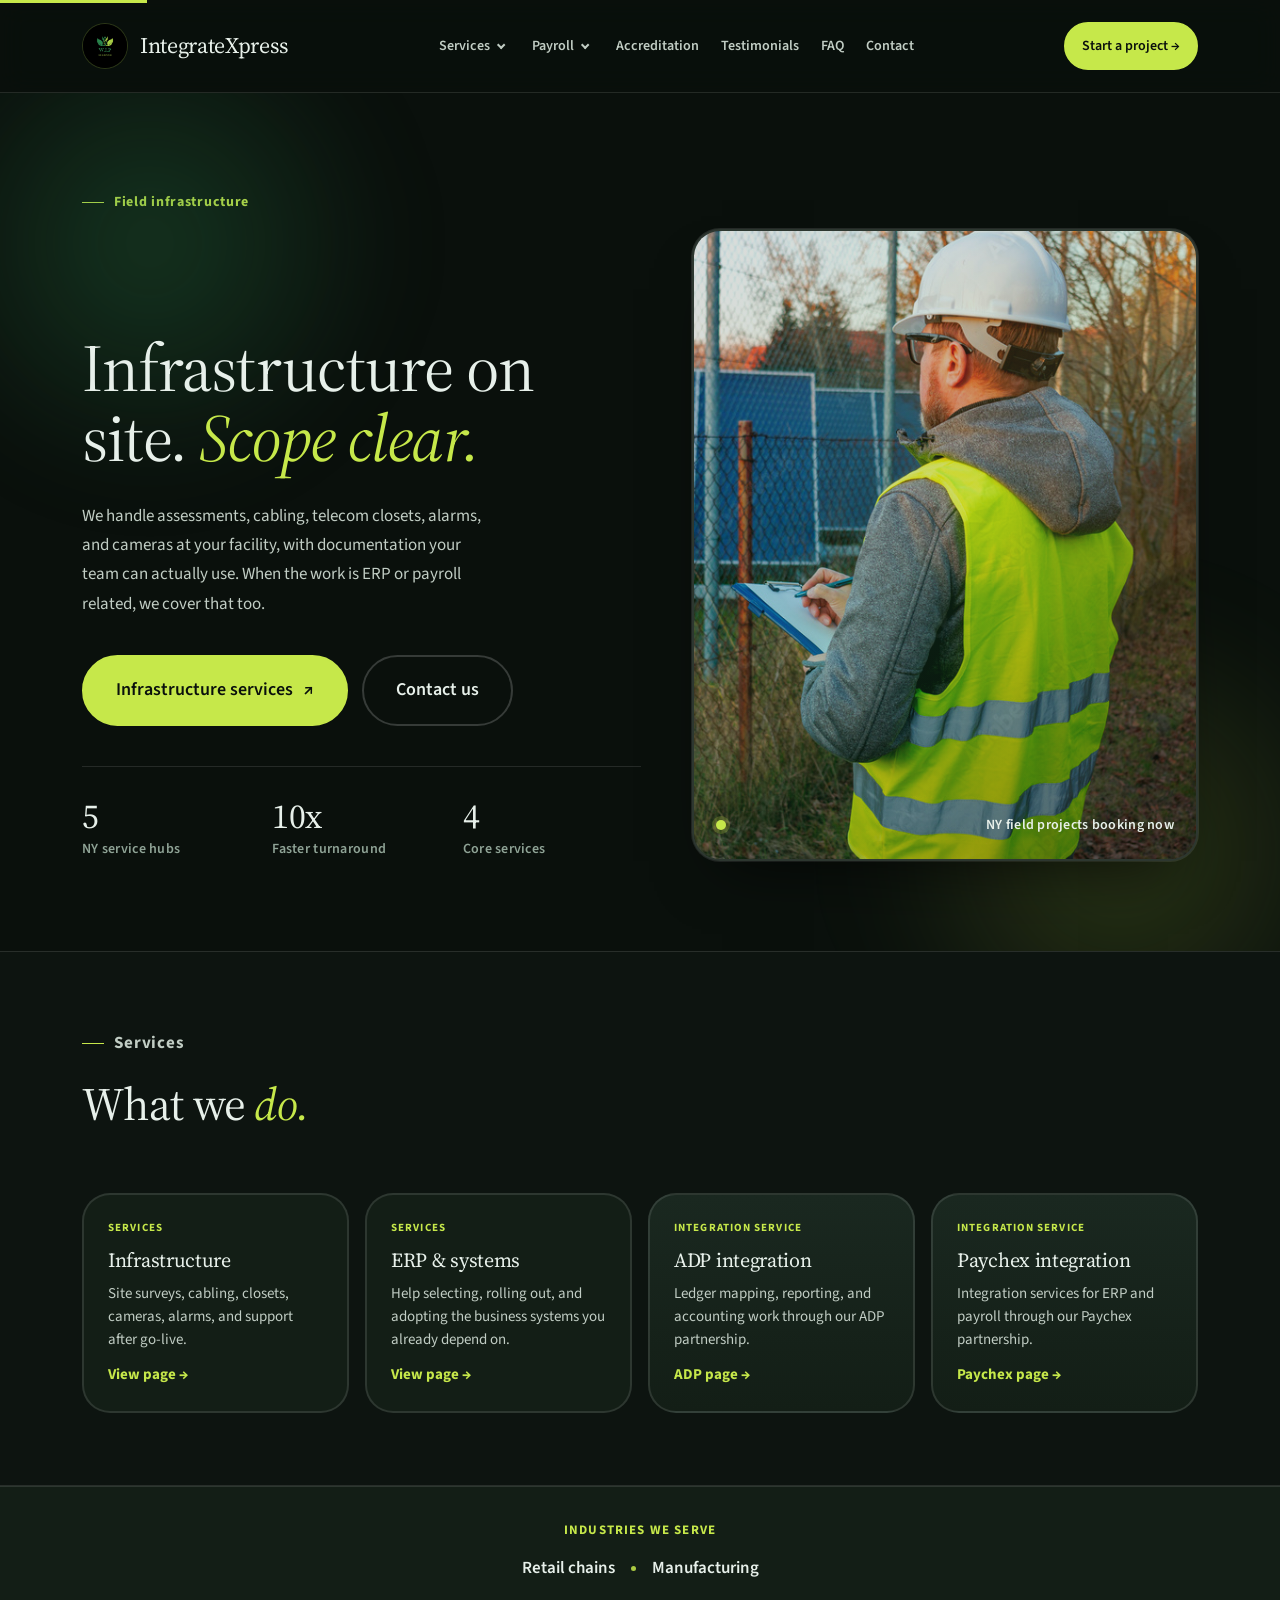
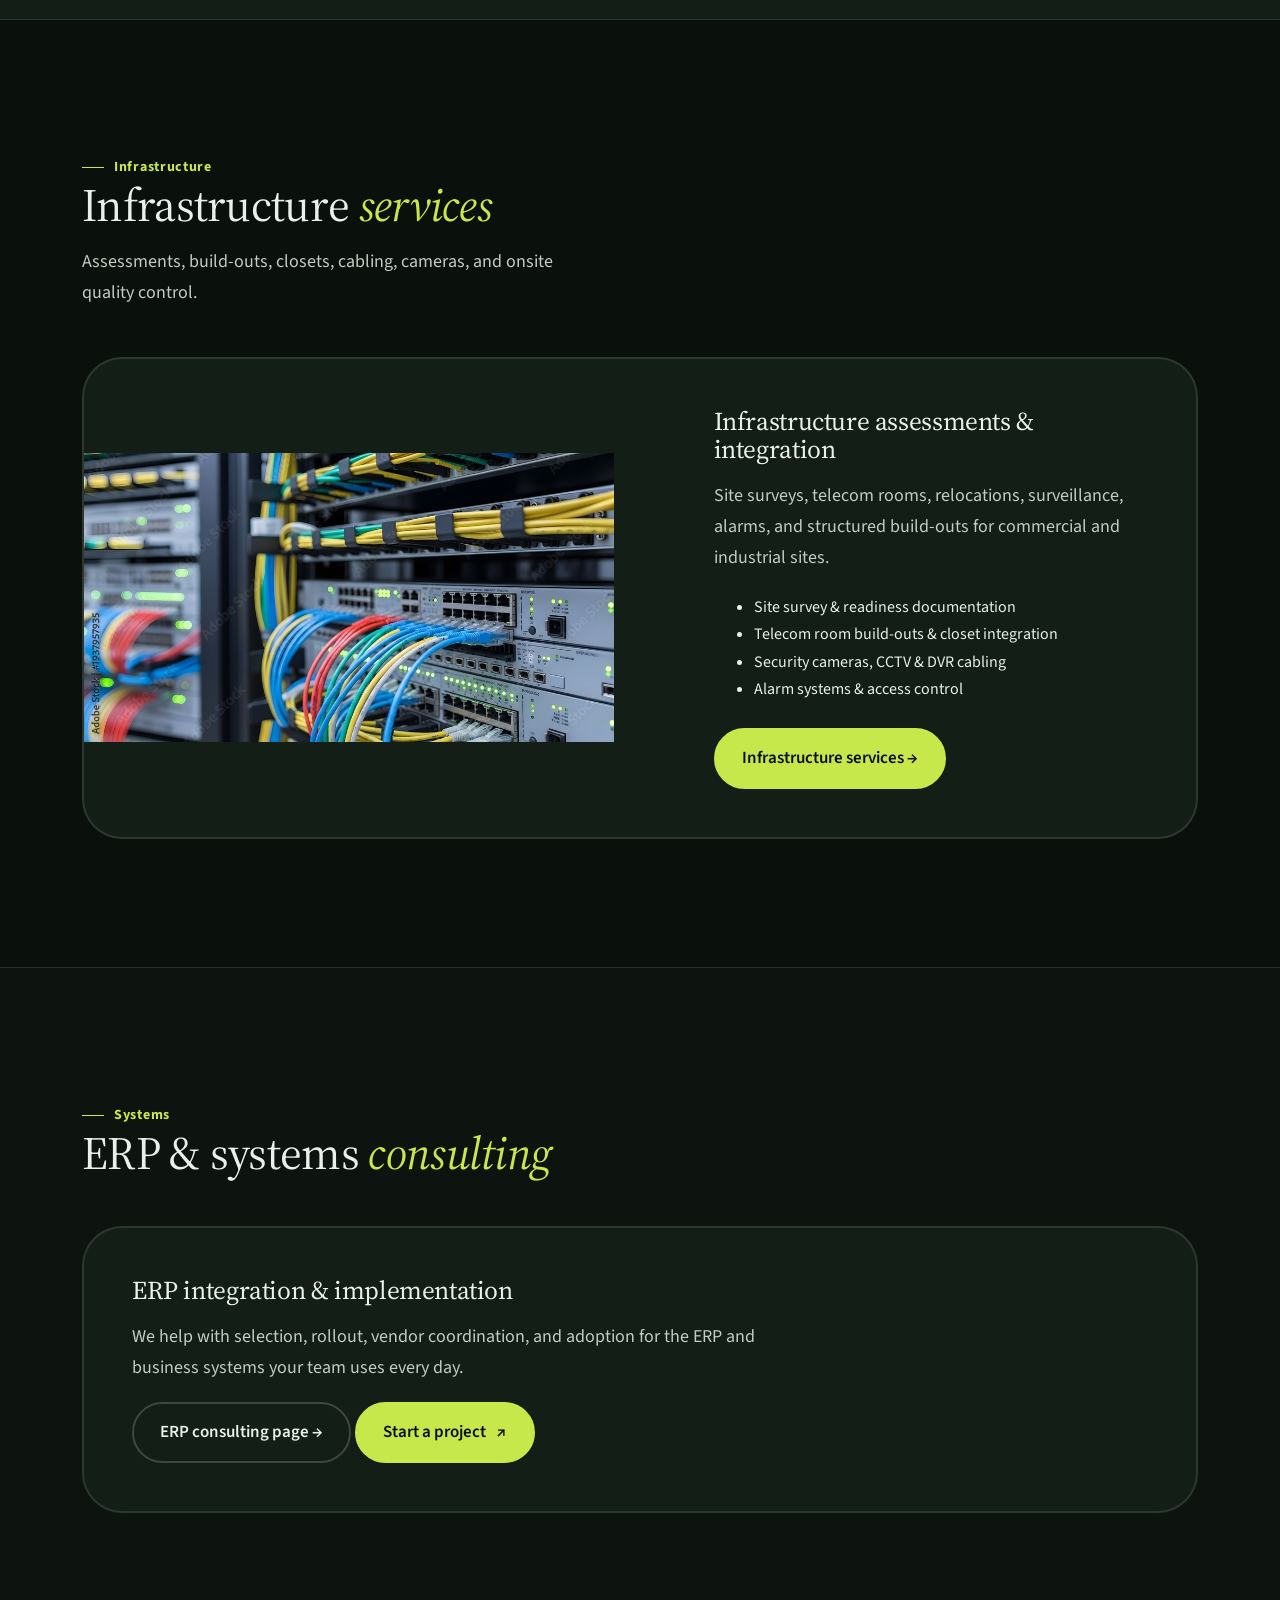
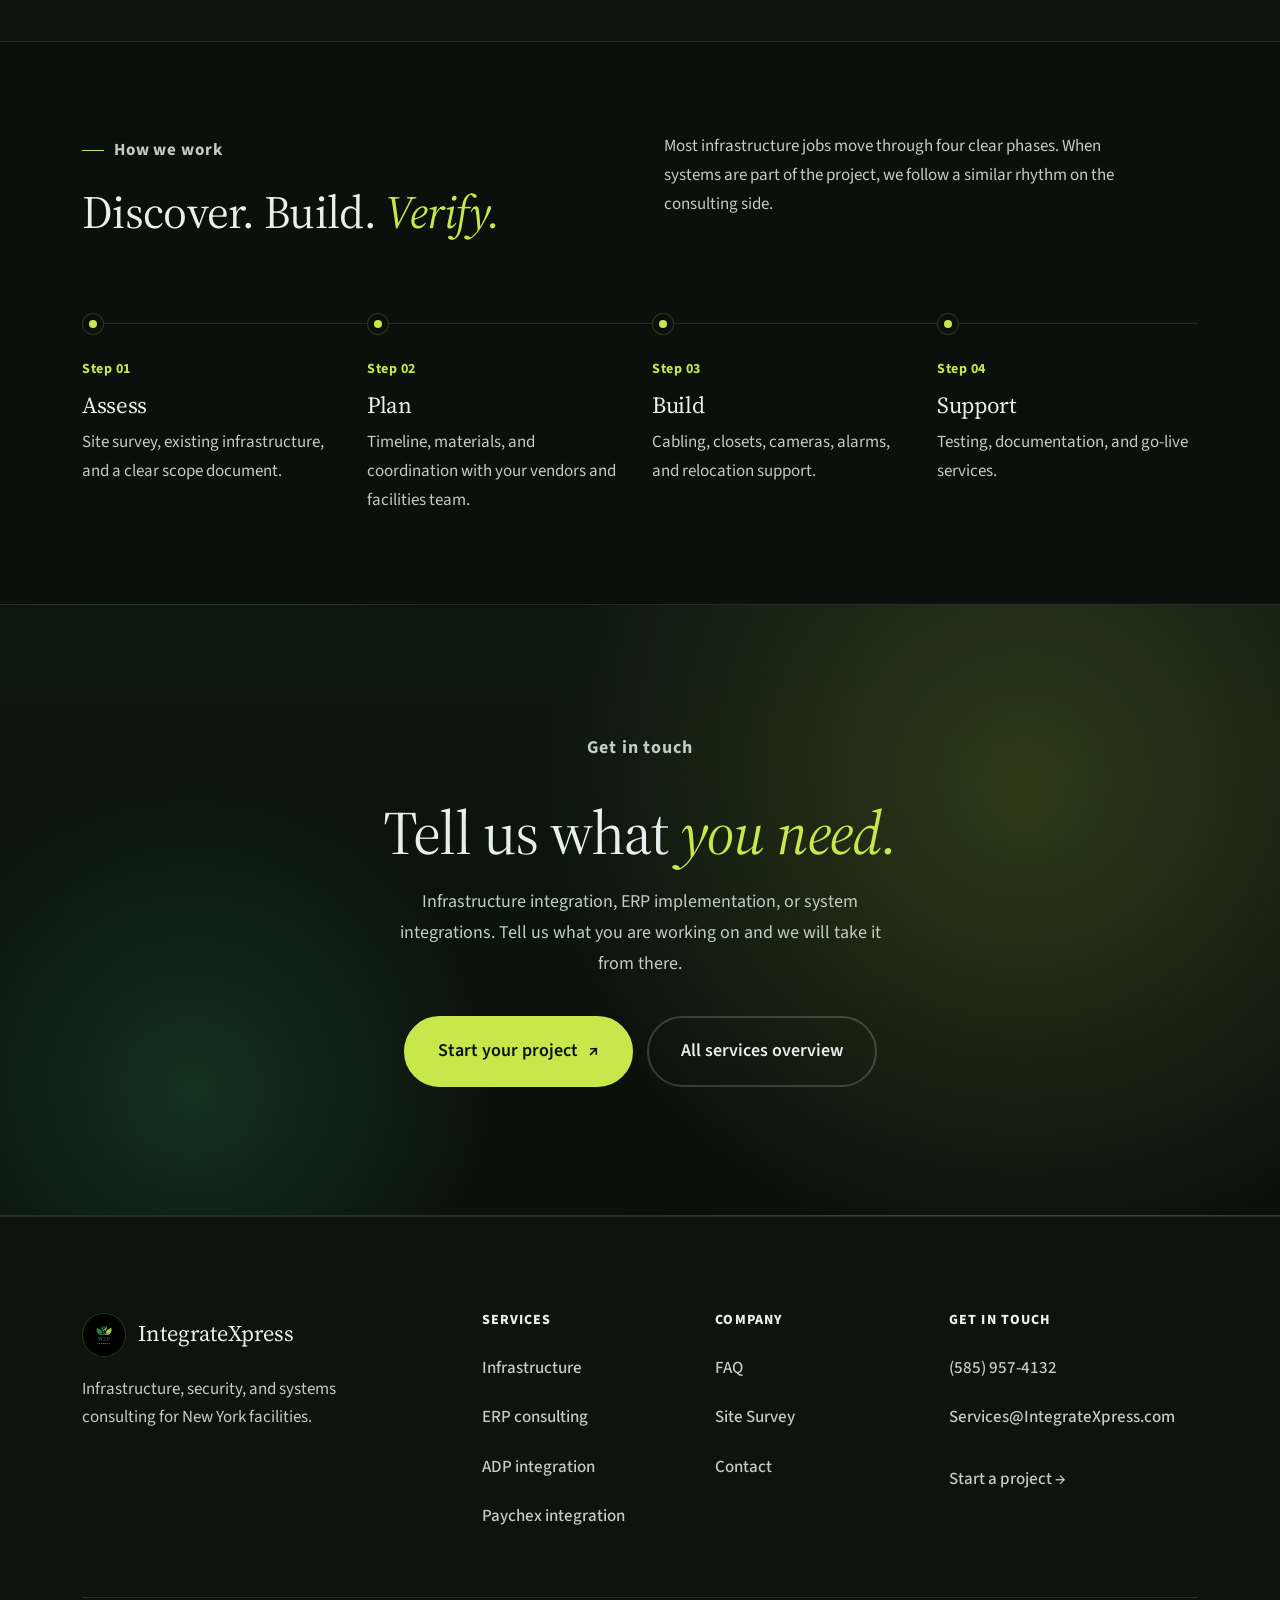
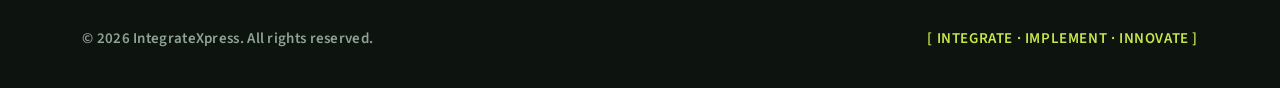
==== commit 2d2ed7f1: "Trim industries list and align Paychex copy with feedback. Remove technology, security, and higher e" ====
--- a/index.html
+++ b/index.html
@@ -12,7 +12,7 @@
   <link rel="preconnect" href="https://fonts.googleapis.com" />
   <link rel="preconnect" href="https://fonts.gstatic.com" crossorigin />
   <link href="https://fonts.googleapis.com/css2?family=Source+Sans+3:ital,wght@0,400;0,500;0,600;0,700;1,400&family=Source+Serif+4:ital,opsz,wght@0,8..60,400;0,8..60,600;1,8..60,400&display=swap" rel="stylesheet" />
-  <link rel="stylesheet" href="assets/css/styles.css?v=18" />
+  <link rel="stylesheet" href="assets/css/styles.css?v=19" />
 </head>
 <body>
   <!-- build: 2026-06-02-home-v7 — Checklist rewrite -->
@@ -121,15 +121,15 @@
             <span class="services-hub__cta">View page &rarr;</span>
           </a>
           <a href="adp-integration.html" class="services-hub__card services-hub__card--partner">
-            <span class="services-hub__tag">Payroll</span>
+            <span class="services-hub__tag">Integration service</span>
             <h3>ADP integration</h3>
             <p>Ledger mapping, reporting, and accounting work through our ADP partnership.</p>
             <span class="services-hub__cta">ADP page &rarr;</span>
           </a>
           <a href="paychex-integration.html" class="services-hub__card services-hub__card--partner">
-            <span class="services-hub__tag">Payroll</span>
+            <span class="services-hub__tag">Integration service</span>
             <h3>Paychex integration</h3>
-            <p>Payroll and HR support for teams that run on Paychex.</p>
+            <p>Integration services for ERP and payroll through our Paychex partnership.</p>
             <span class="services-hub__cta">Paychex page &rarr;</span>
           </a>
         </div>
@@ -140,9 +140,6 @@
       <div class="container">
         <h2 id="industries-heading" class="industries-strip__title">Industries we serve</h2>
         <ul class="industries-strip__list">
-          <li>Technology</li>
-          <li>Security</li>
-          <li>Higher education</li>
           <li>Retail chains</li>
           <li>Manufacturing</li>
         </ul>
@@ -234,7 +231,7 @@
       <div class="container">
         <p class="kicker kicker--plain">Get in touch</p>
         <h2>Tell us what <em>you need.</em></h2>
-        <p>Infrastructure work, an ERP rollout, or a payroll integration. Share a few details and we will point you in the right direction.</p>
+        <p>Infrastructure integration, ERP implementation, or system integrations. Tell us what you are working on and we will take it from there.</p>
         <div class="cta-band__buttons">
           <a href="get-started.html" class="btn btn--primary btn--lg">Start your project <span class="arrow">&#8599;</span></a>
           <a href="services.html" class="btn btn--ghost btn--lg">All services overview</a>
@@ -280,6 +277,6 @@
     </div>
   </footer>
 
-  <script src="assets/js/main.js?v=18"></script>
+  <script src="assets/js/main.js?v=19"></script>
 </body>
 </html>
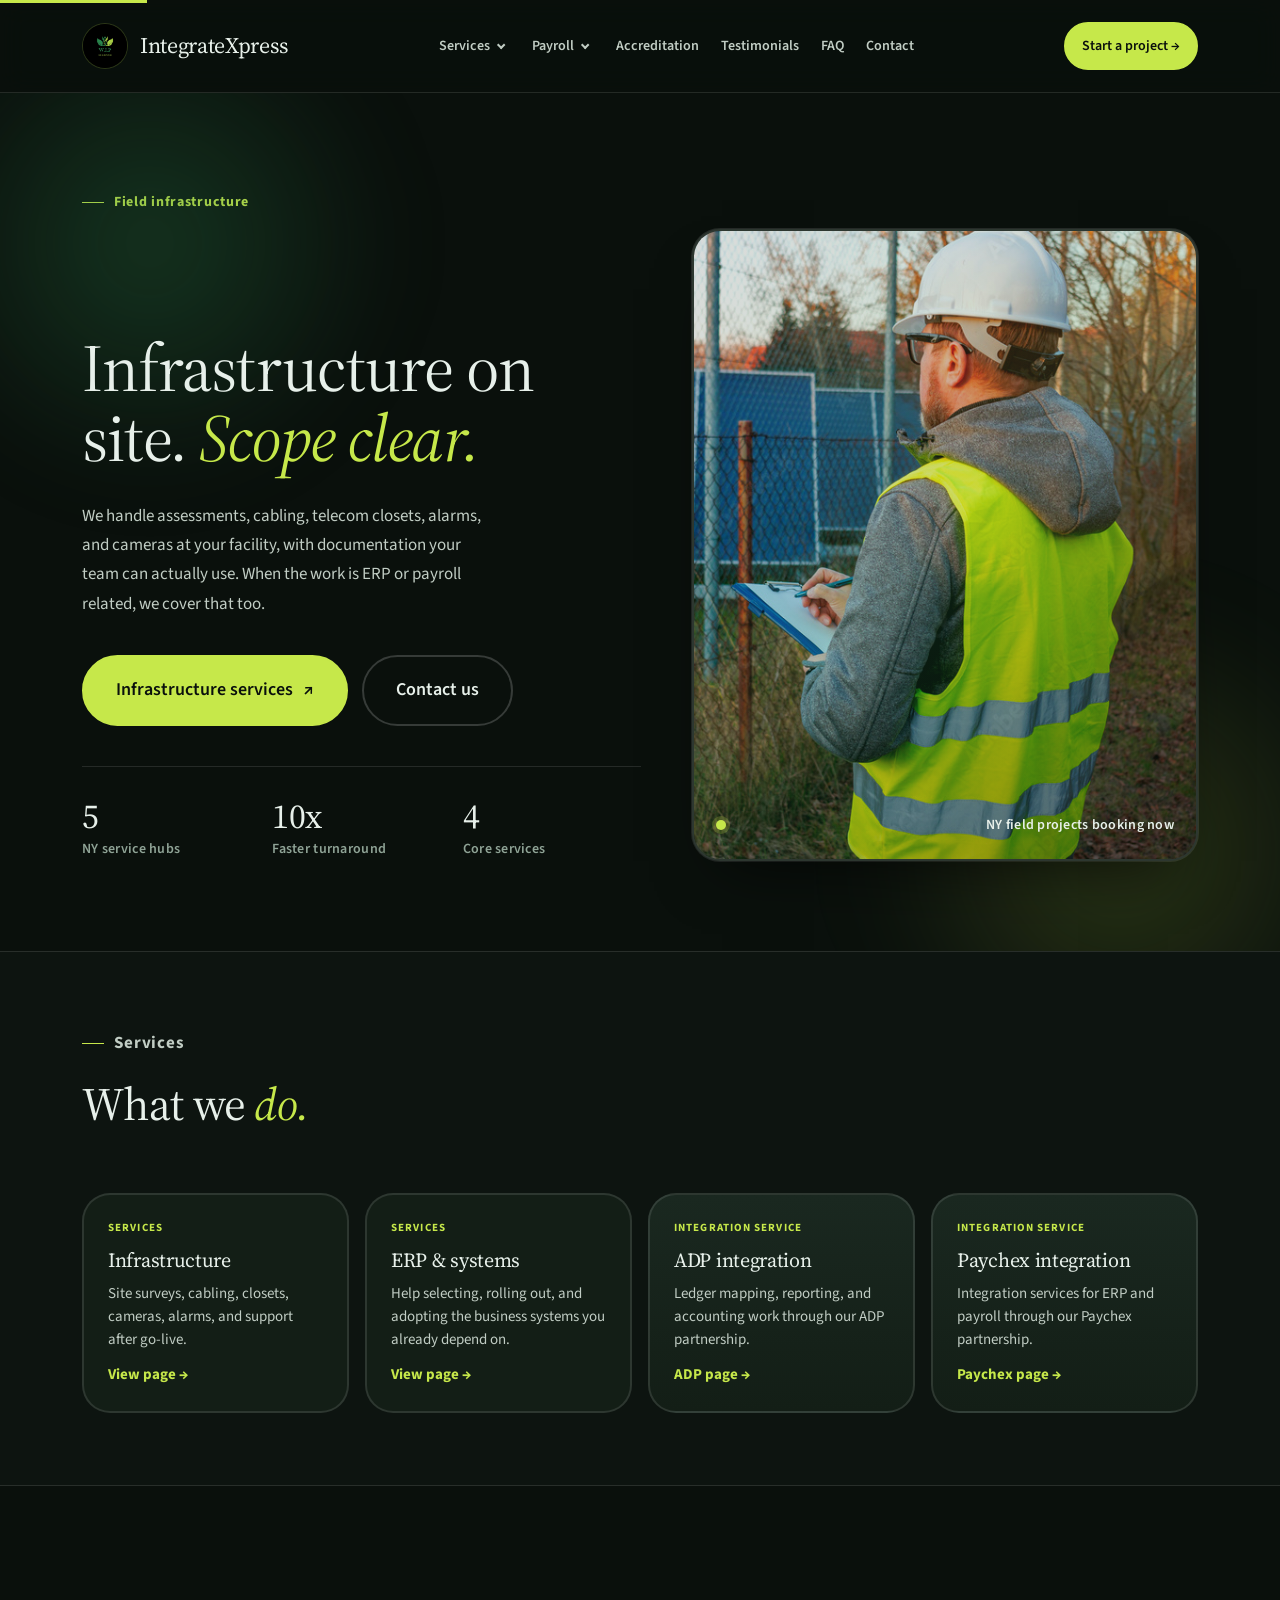
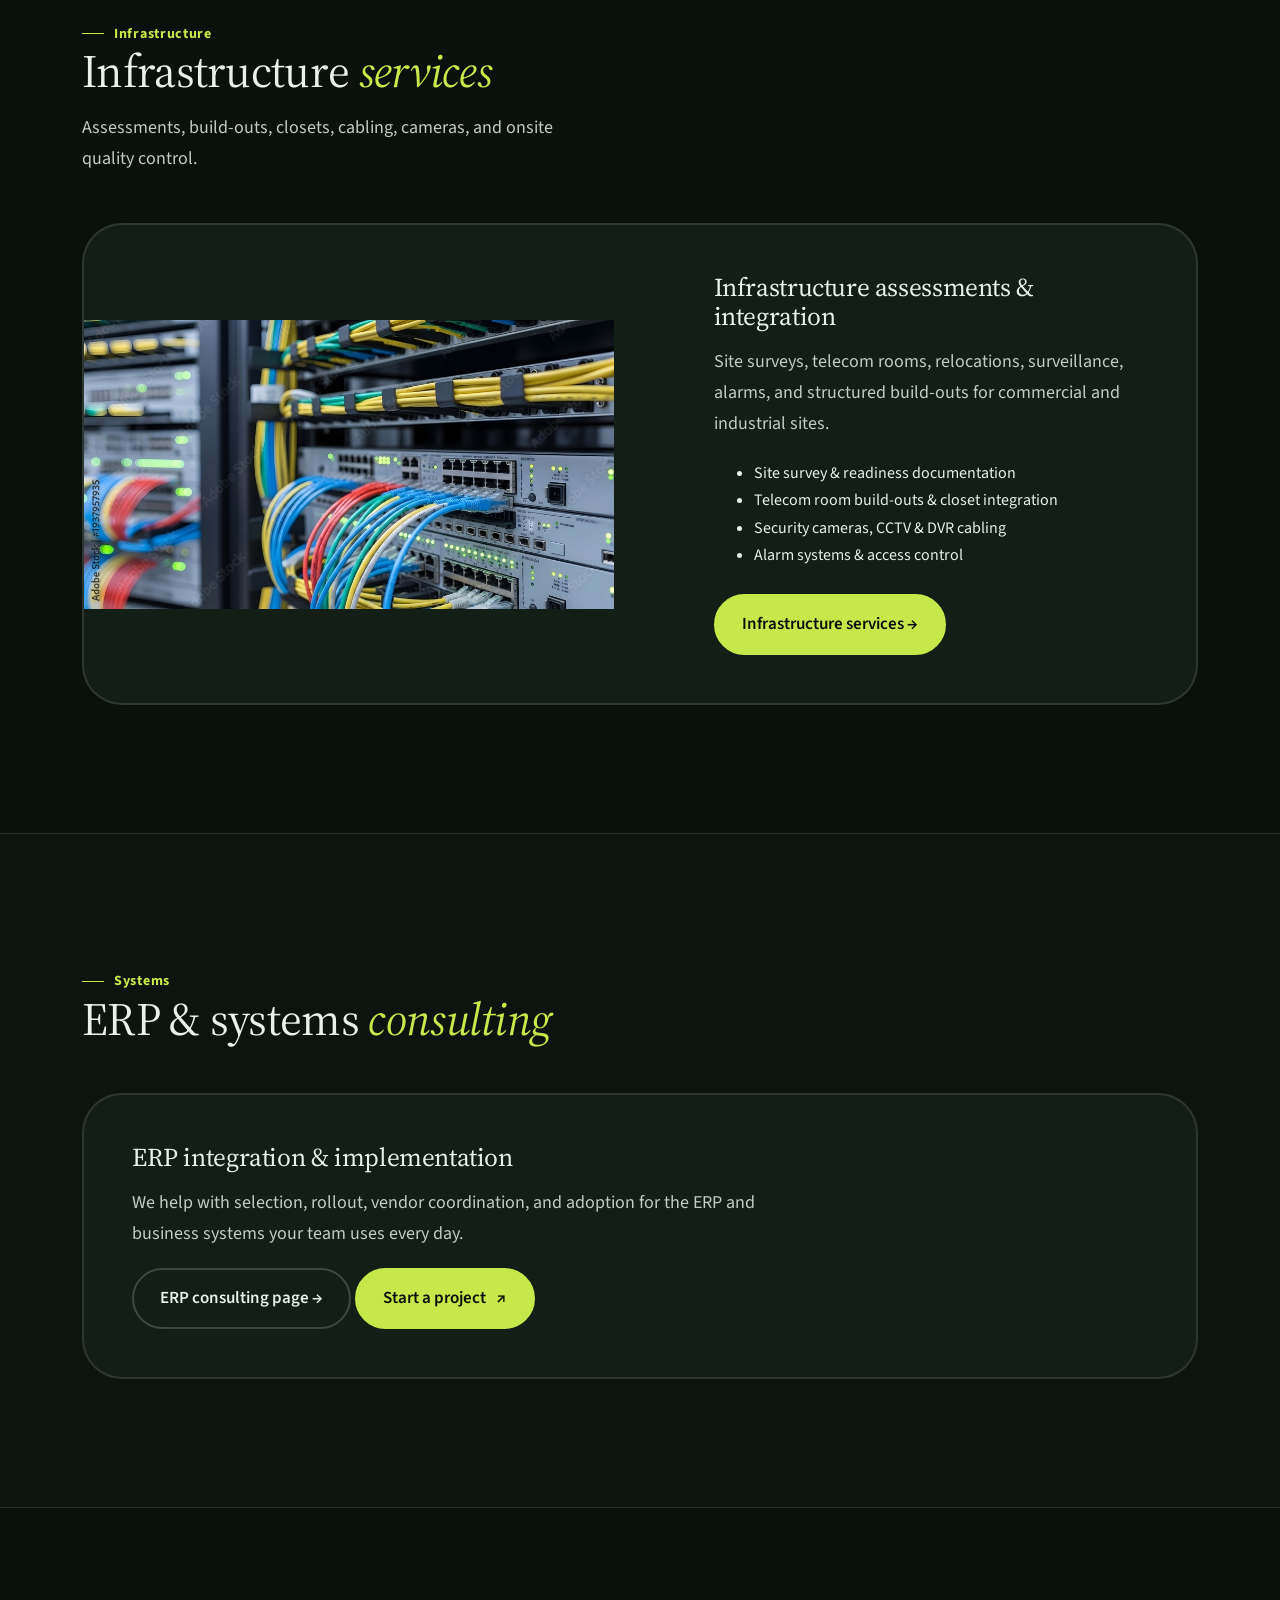
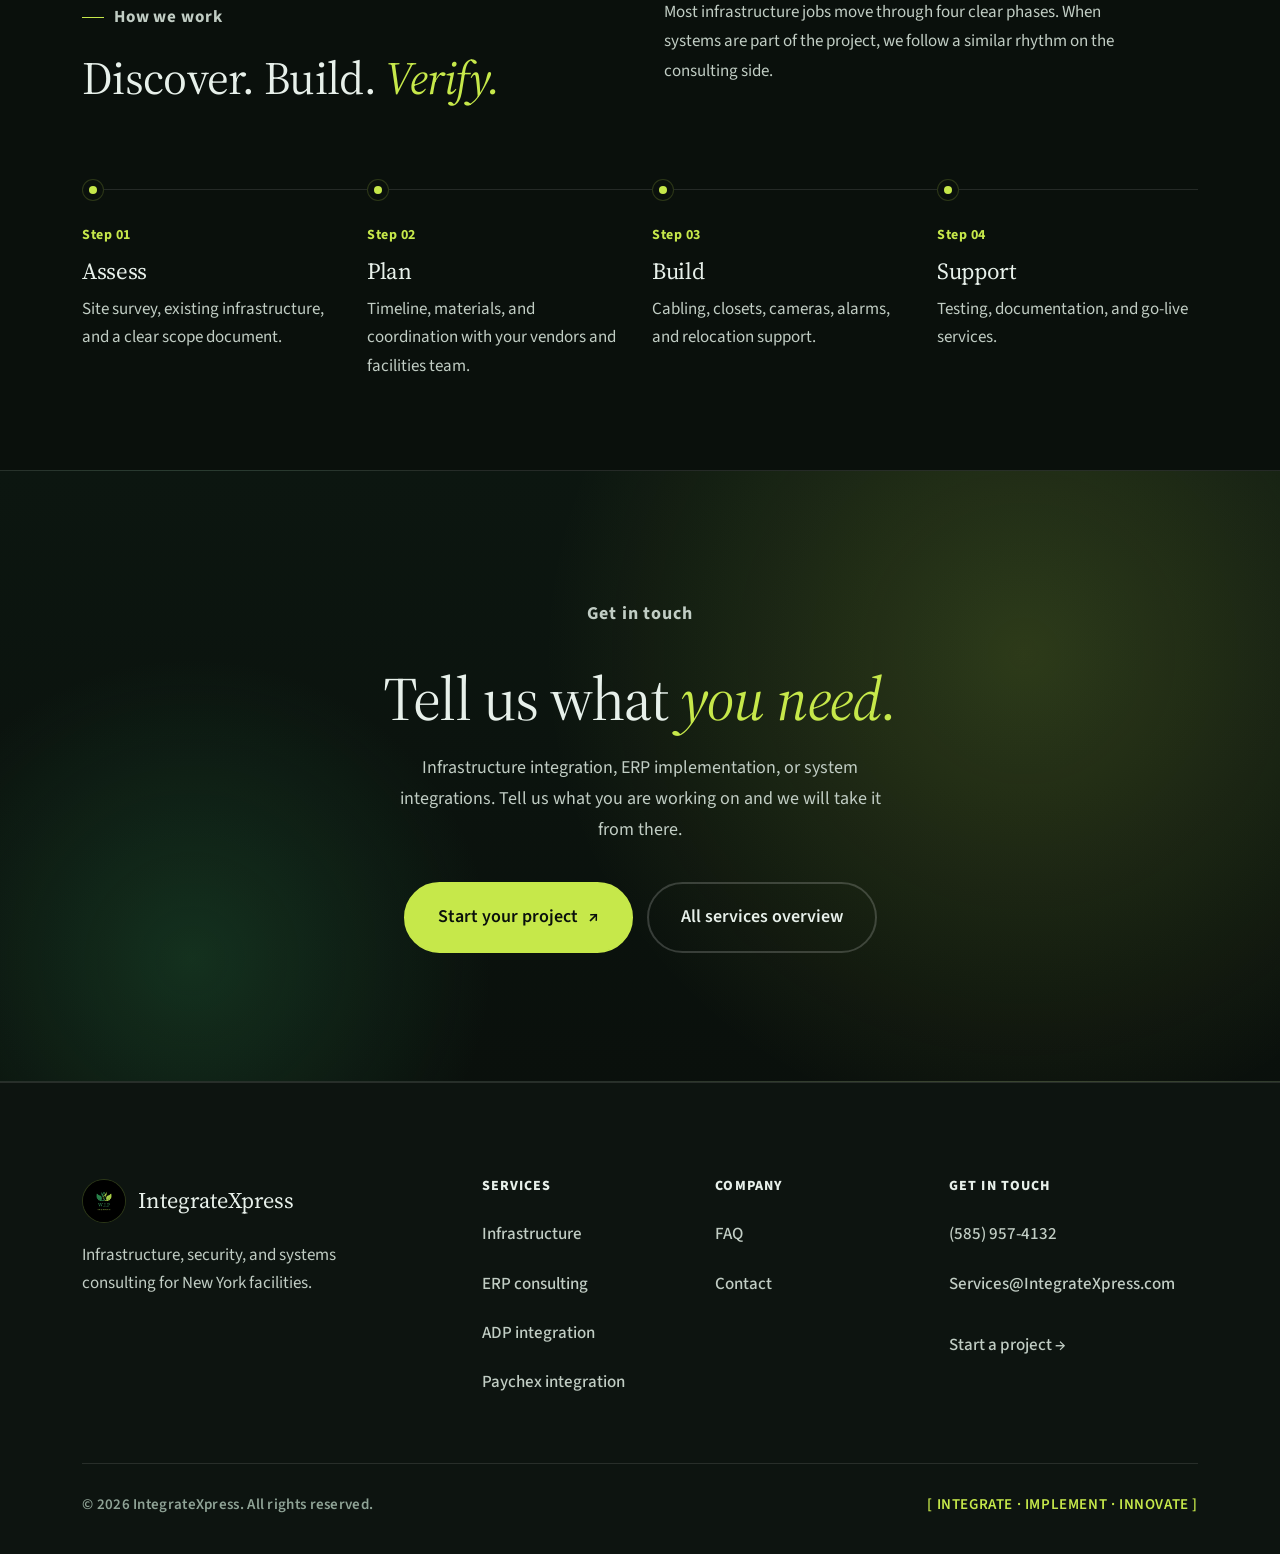
==== commit 4a3ec9e7: "Remove site survey checklist and Industries we serve from the live site. Drop site-survey page, foot" ====
--- a/index.html
+++ b/index.html
@@ -12,7 +12,7 @@
   <link rel="preconnect" href="https://fonts.googleapis.com" />
   <link rel="preconnect" href="https://fonts.gstatic.com" crossorigin />
   <link href="https://fonts.googleapis.com/css2?family=Source+Sans+3:ital,wght@0,400;0,500;0,600;0,700;1,400&family=Source+Serif+4:ital,opsz,wght@0,8..60,400;0,8..60,600;1,8..60,400&display=swap" rel="stylesheet" />
-  <link rel="stylesheet" href="assets/css/styles.css?v=19" />
+  <link rel="stylesheet" href="assets/css/styles.css?v=20" />
 </head>
 <body>
   <!-- build: 2026-06-02-home-v7 — Checklist rewrite -->
@@ -136,16 +136,6 @@
       </div>
     </section>
 
-    <section class="industries-strip" aria-labelledby="industries-heading">
-      <div class="container">
-        <h2 id="industries-heading" class="industries-strip__title">Industries we serve</h2>
-        <ul class="industries-strip__list">
-          <li>Retail chains</li>
-          <li>Manufacturing</li>
-        </ul>
-      </div>
-    </section>
-
     <section class="section practice-block" id="infrastructure">
       <div class="container">
         <div class="practice-block__head">
@@ -260,7 +250,6 @@
         <div class="footer__col">
           <h4>Company</h4>
           <a href="faq.html">FAQ</a>
-          <a href="site-survey.html">Site Survey</a>
           <a href="contact.html">Contact</a>
         </div>
         <div class="footer__col">
@@ -277,6 +266,6 @@
     </div>
   </footer>
 
-  <script src="assets/js/main.js?v=19"></script>
+  <script src="assets/js/main.js?v=20"></script>
 </body>
 </html>
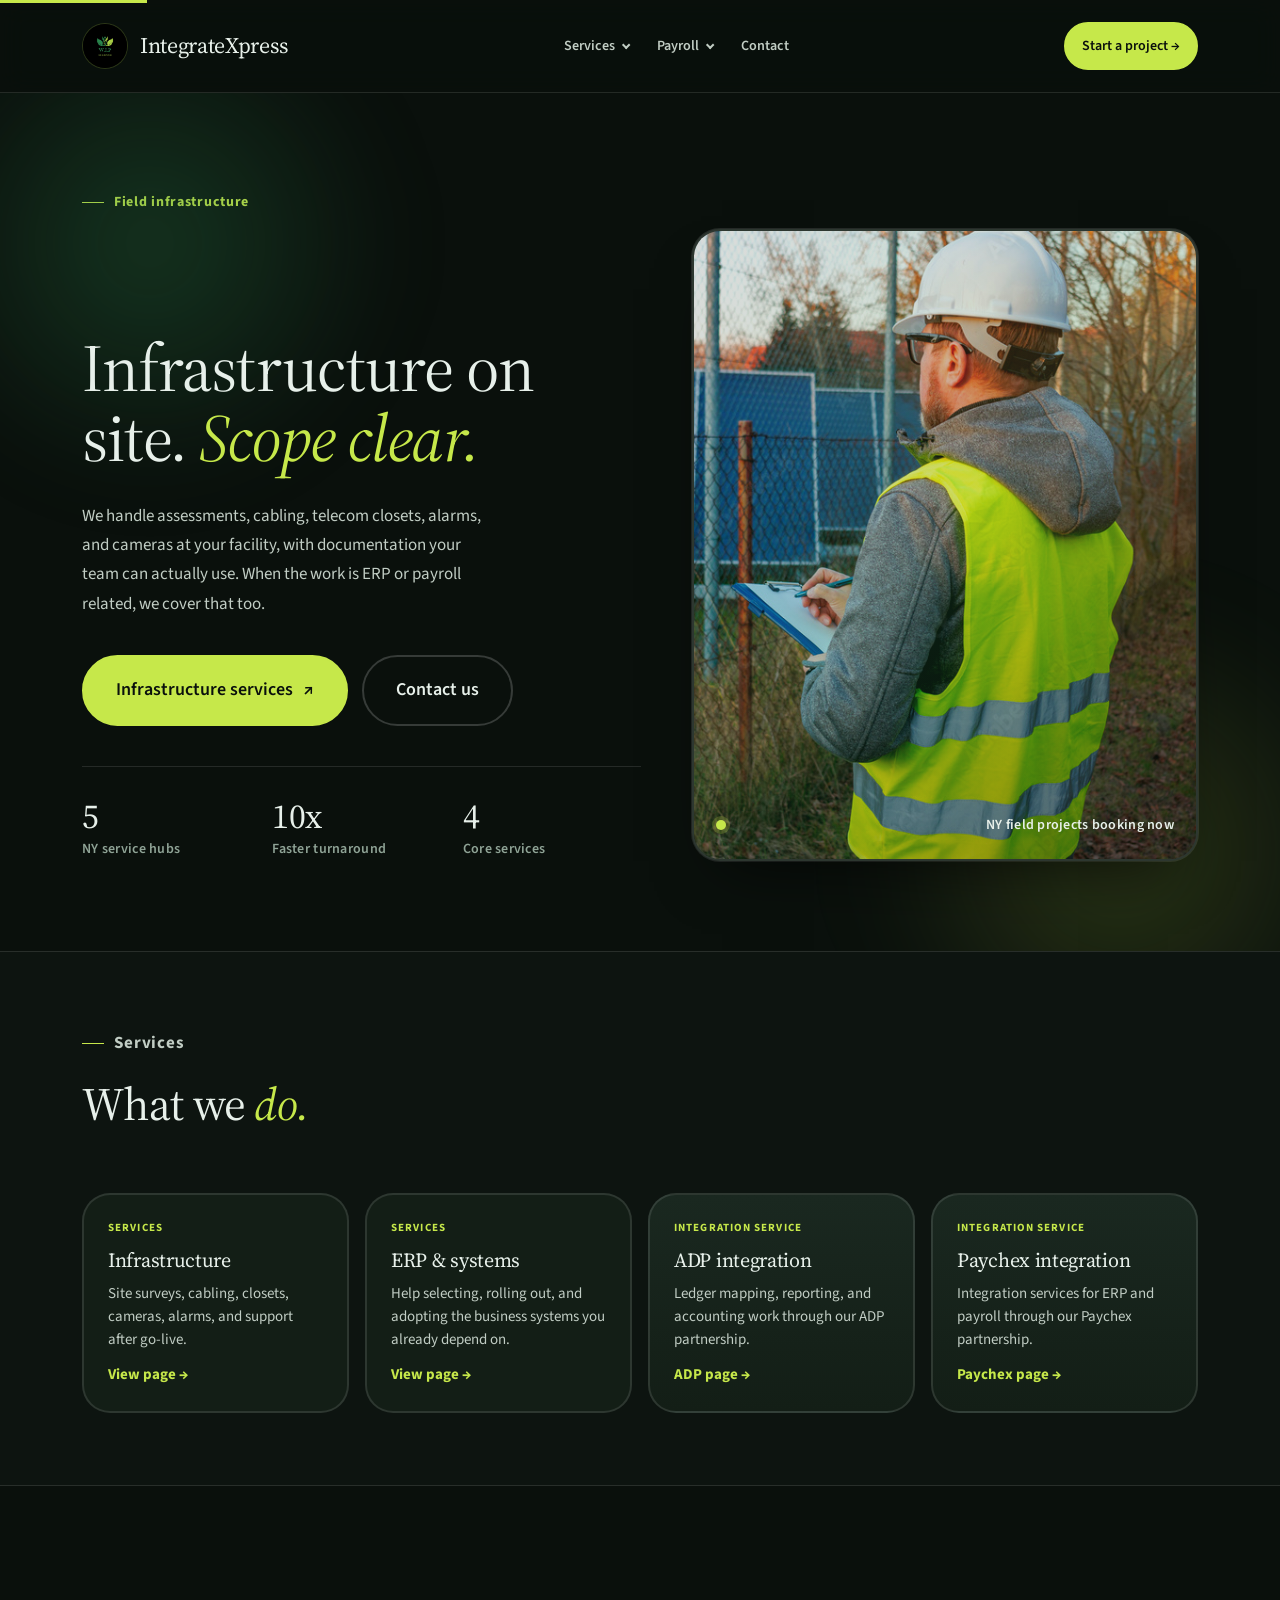
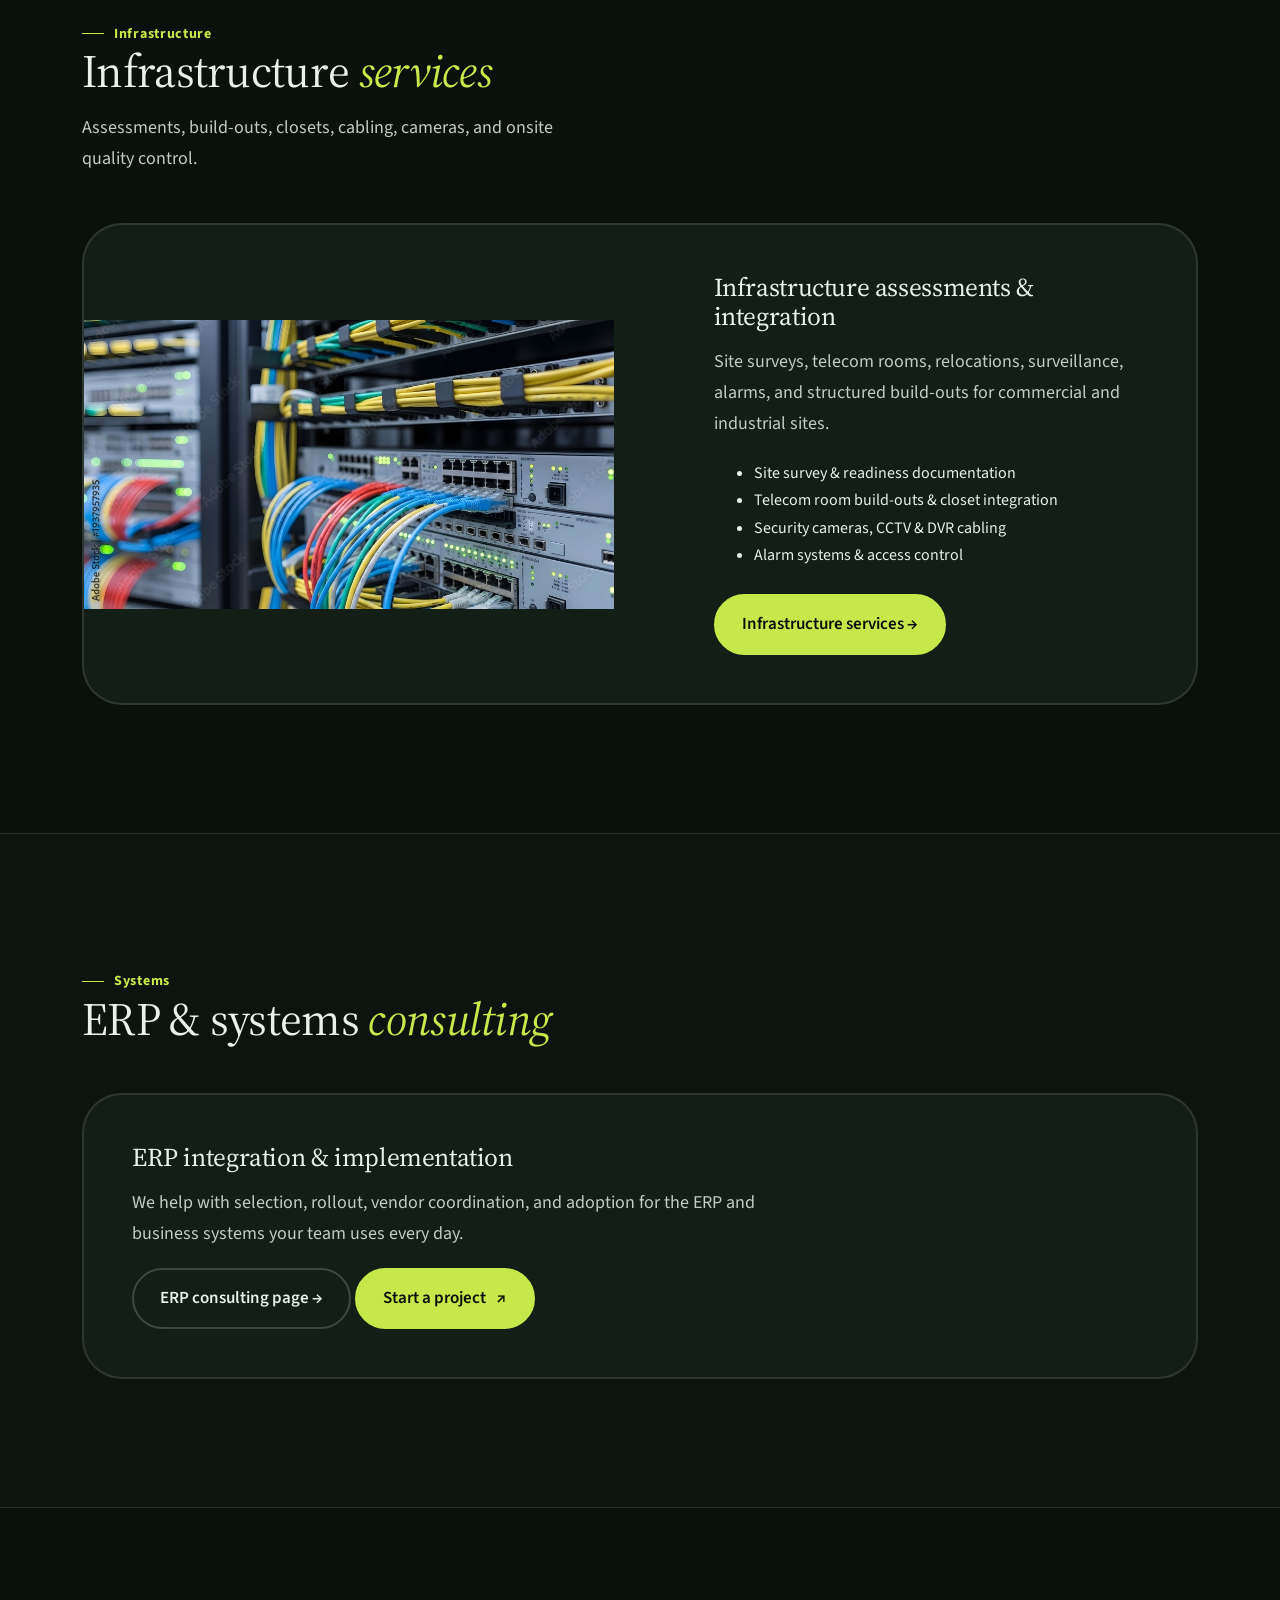
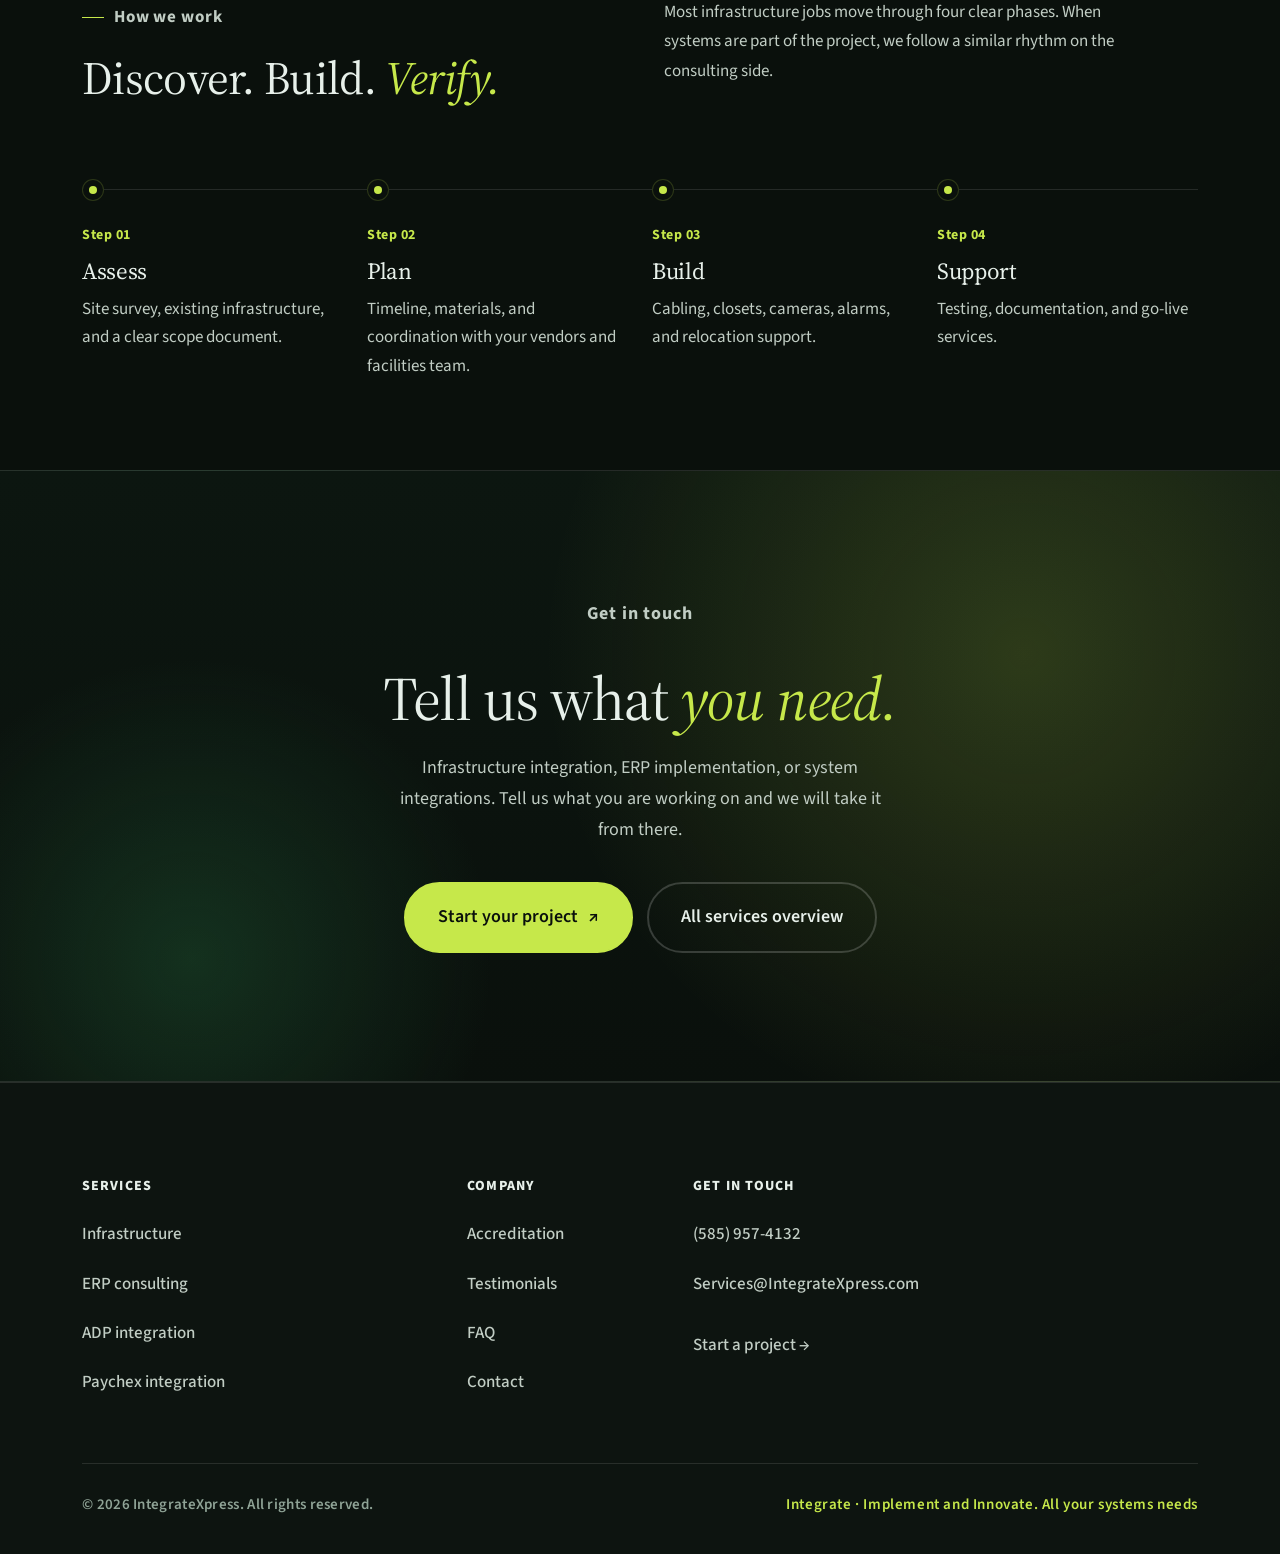
==== commit 48aeaf5c: "Apply Kristy live-site corrections from Jun 3 review. Remove Capital of New York redundancy, trim FA" ====
--- a/index.html
+++ b/index.html
@@ -12,7 +12,7 @@
   <link rel="preconnect" href="https://fonts.googleapis.com" />
   <link rel="preconnect" href="https://fonts.gstatic.com" crossorigin />
   <link href="https://fonts.googleapis.com/css2?family=Source+Sans+3:ital,wght@0,400;0,500;0,600;0,700;1,400&family=Source+Serif+4:ital,opsz,wght@0,8..60,400;0,8..60,600;1,8..60,400&display=swap" rel="stylesheet" />
-  <link rel="stylesheet" href="assets/css/styles.css?v=20" />
+  <link rel="stylesheet" href="assets/css/styles.css?v=21" />
 </head>
 <body>
   <!-- build: 2026-06-02-home-v7 — Checklist rewrite -->
@@ -48,9 +48,6 @@
               <li role="none"><a href="paychex-integration.html" role="menuitem">Paychex integration</a></li>
             </ul>
           </li>
-          <li><a href="accreditation.html">Accreditation</a></li>
-          <li><a href="testimonials.html">Testimonials</a></li>
-          <li><a href="faq.html">FAQ</a></li>
           <li><a href="contact.html">Contact</a></li>
         </ul>
         <a href="get-started.html" class="btn btn--primary btn--sm nav__cta">Start a project &rarr;</a>
@@ -233,13 +230,6 @@
   <footer class="site-footer">
     <div class="container">
       <div class="footer__top">
-        <div>
-          <div class="footer__brand">
-            <img src="IntegrateXpress%20Logo%20(2).png" alt="" />
-            <strong>IntegrateXpress</strong>
-          </div>
-          <p class="footer__tagline">Infrastructure, security, and systems consulting for New York facilities.</p>
-        </div>
         <div class="footer__col">
           <h4>Services</h4>
           <a href="infrastructure-integration.html">Infrastructure</a>
@@ -249,6 +239,8 @@
         </div>
         <div class="footer__col">
           <h4>Company</h4>
+          <a href="accreditation.html">Accreditation</a>
+          <a href="testimonials.html">Testimonials</a>
           <a href="faq.html">FAQ</a>
           <a href="contact.html">Contact</a>
         </div>
@@ -261,11 +253,11 @@
       </div>
       <div class="footer__bottom">
         <span>&copy; <span data-year>2026</span> IntegrateXpress. All rights reserved.</span>
-        <span class="seal">[ INTEGRATE &middot; IMPLEMENT &middot; INNOVATE ]</span>
+        <span class="seal">Integrate &middot; Implement and Innovate. All your systems needs</span>
       </div>
     </div>
   </footer>
 
-  <script src="assets/js/main.js?v=20"></script>
+  <script src="assets/js/main.js?v=21"></script>
 </body>
 </html>
